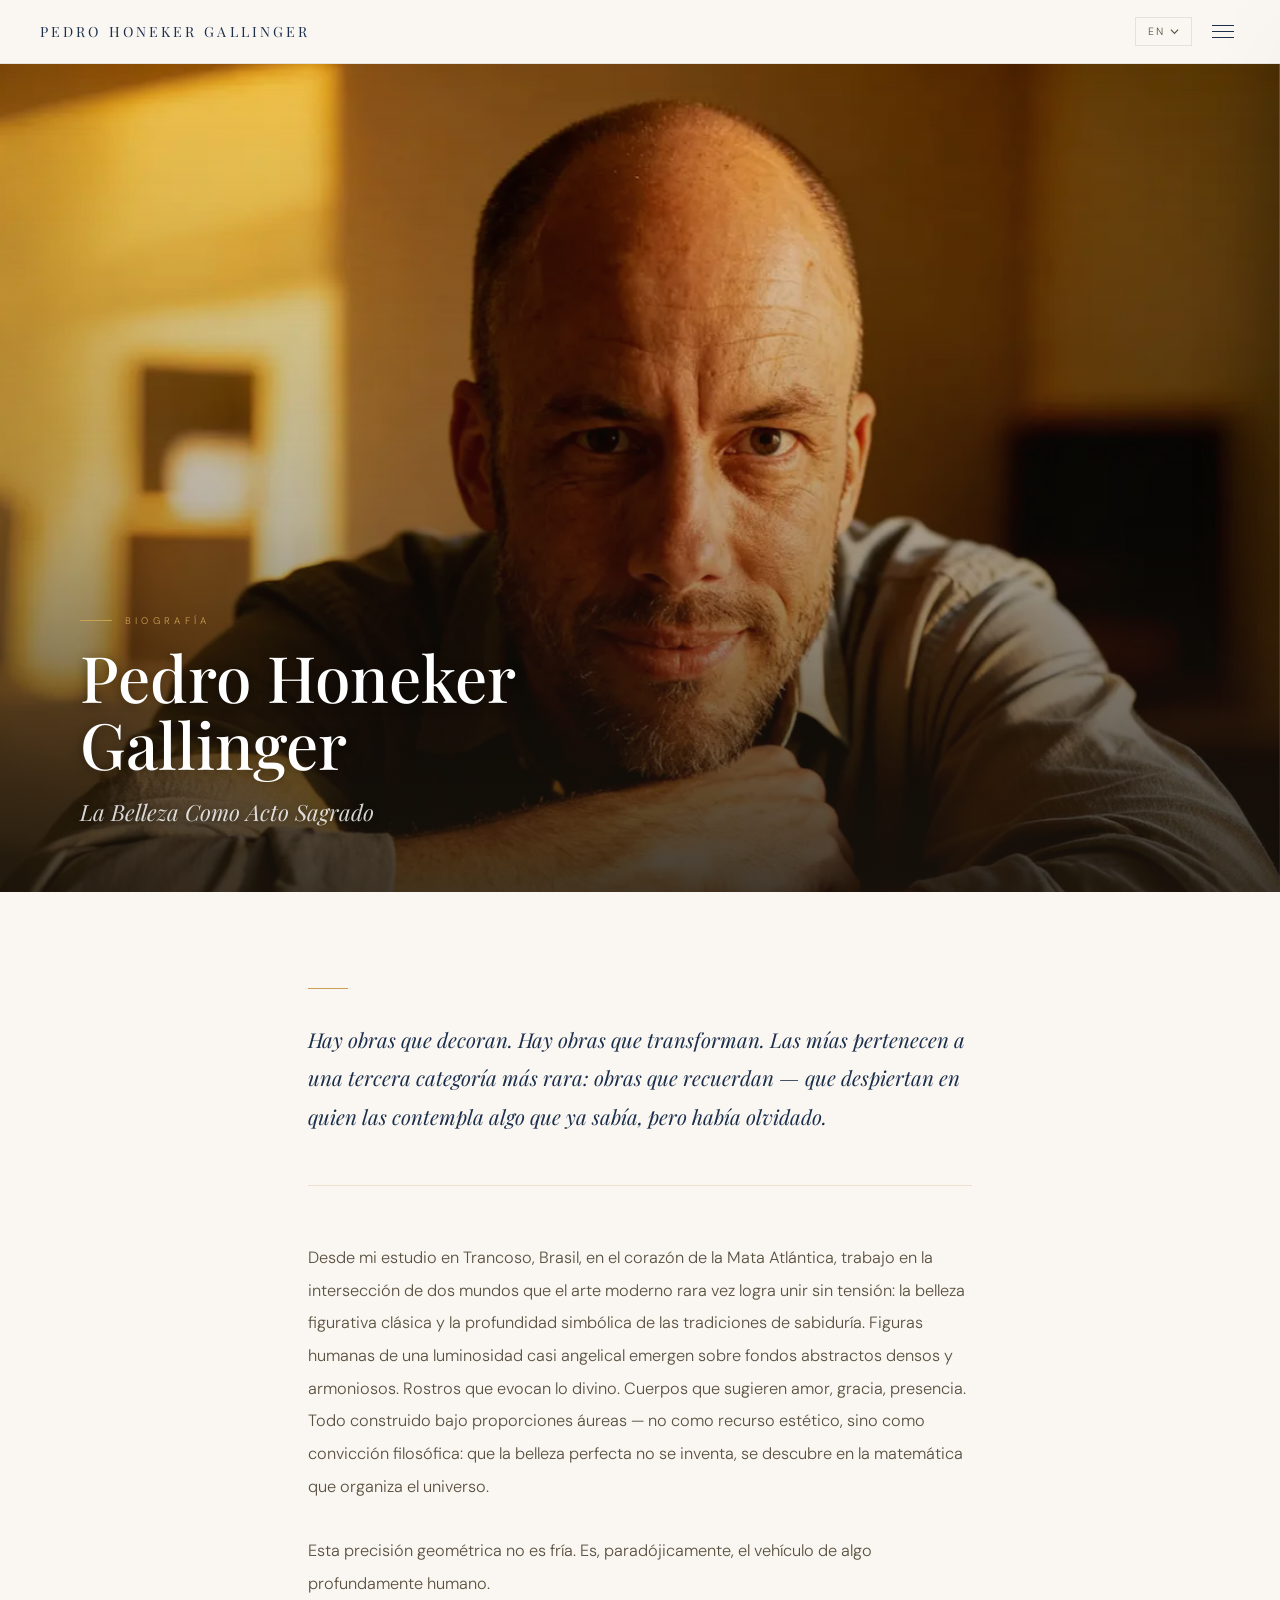
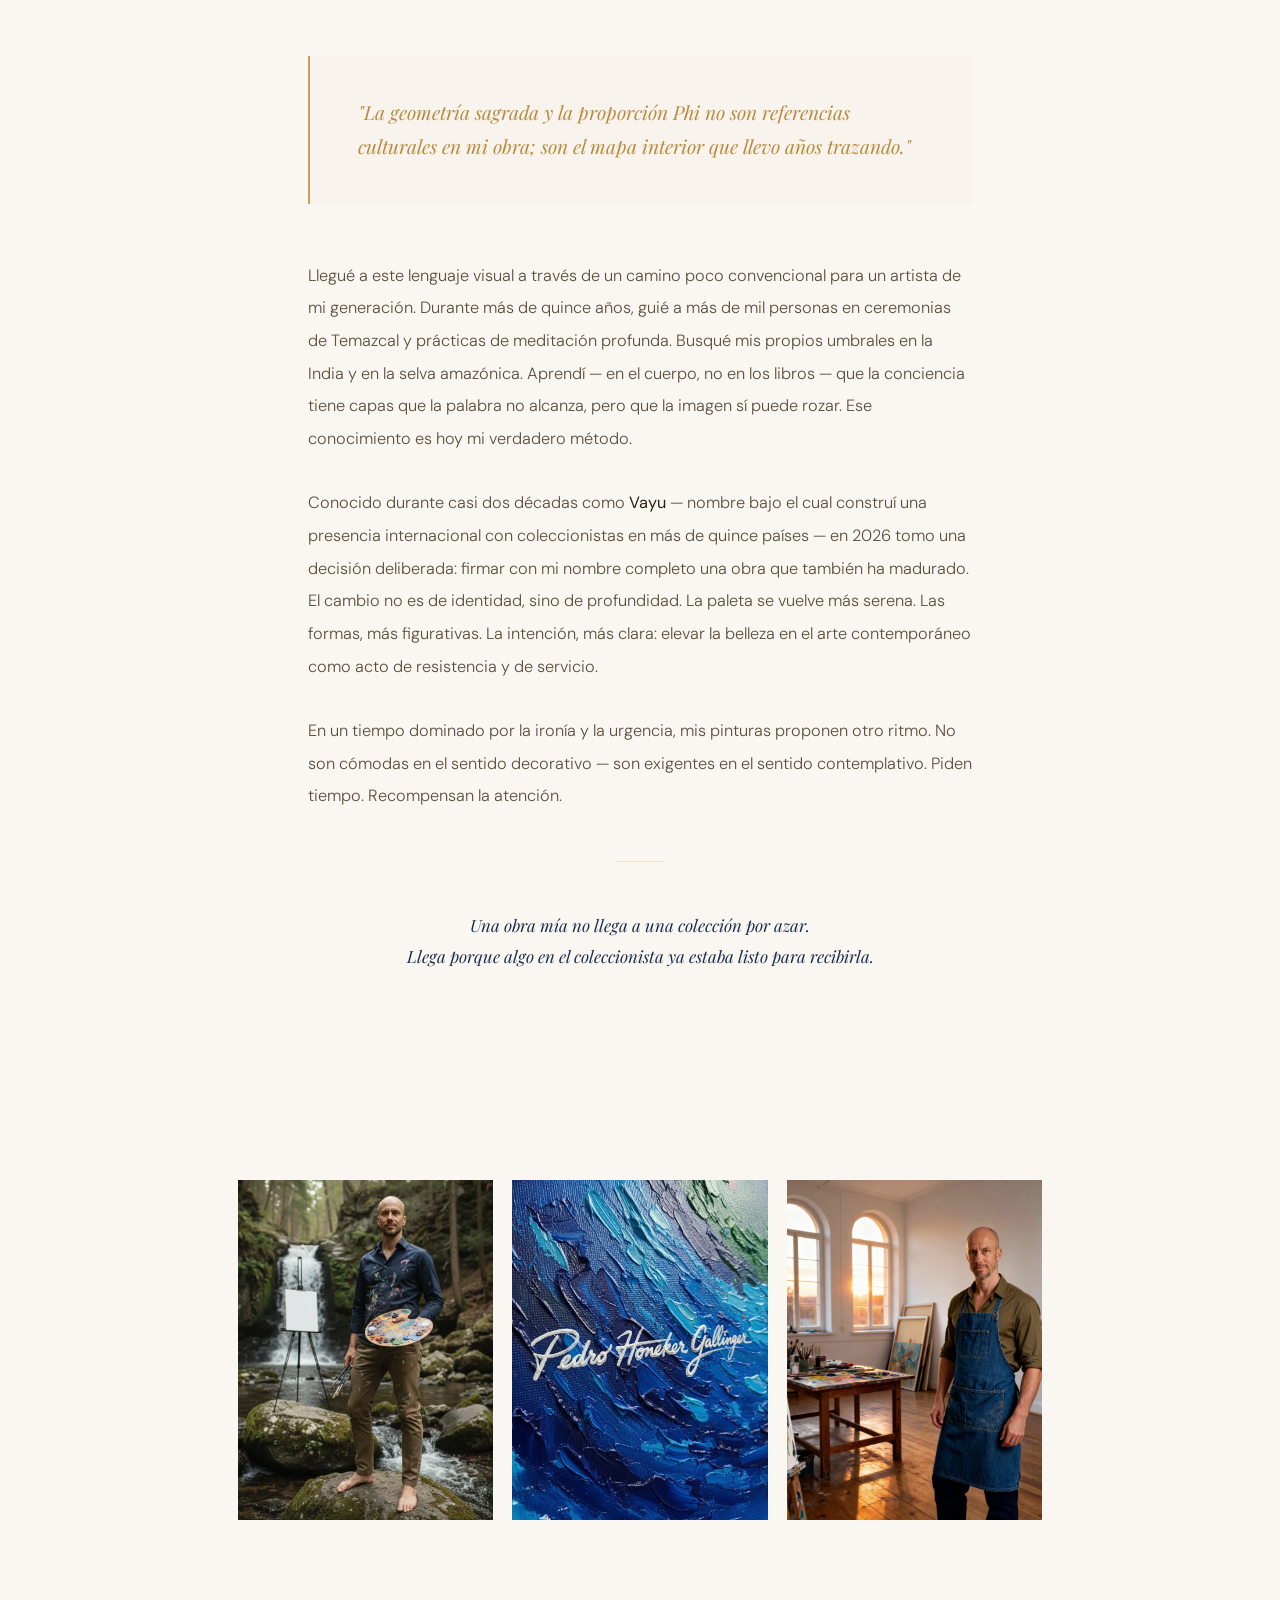
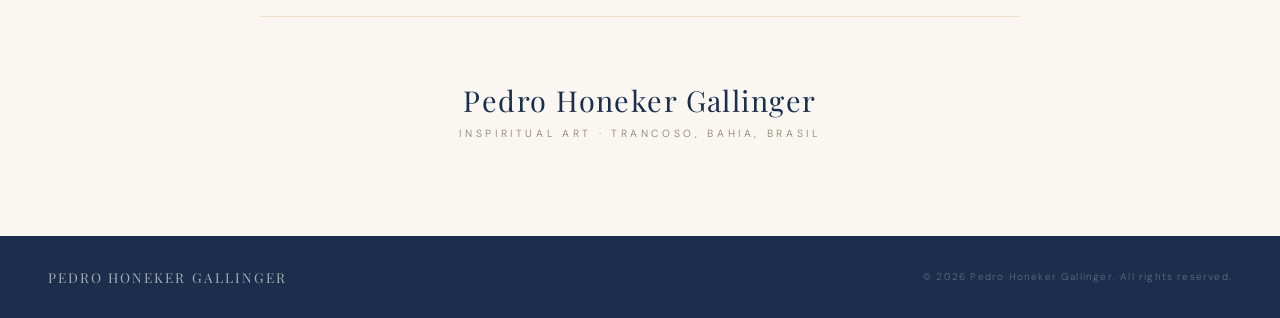
==== bio.html @ e83c4087 "Add files via upload" ====
<!DOCTYPE html>
<html lang="es">
<head>
<meta charset="UTF-8">
<meta name="viewport" content="width=device-width, initial-scale=1.0">
<title>Biografía — Pedro Honeker Gallinger · Inspiritual Art</title>
<meta name="description" content="Biografía de Pedro Honeker Gallinger — artista argentino radicado en Trancoso, Brasil. Geometría sagrada, figura humana y arte que transforma.">
<link href="https://fonts.googleapis.com/css2?family=Playfair+Display:ital,wght@0,400;0,500;0,600;1,400;1,500&family=DM+Sans:wght@200;300;400&display=swap" rel="stylesheet">
<style>
*,*::before,*::after{box-sizing:border-box;margin:0;padding:0}
:root{
  --cream:#FAF7F2;--cream2:#F2EDE3;--blue:#1B2E4B;--blue2:#243858;
  --gold:#C9A155;--gold2:#B88C3F;--text:#2A2215;--text-mid:#5A5040;
  --text-light:#8A7D6A;--border:rgba(27,46,75,0.1);--border-gold:rgba(201,161,85,0.25);
}
body{font-family:'DM Sans',sans-serif;background:var(--cream);color:var(--text);font-weight:300;overflow-x:hidden}

/* NAV */
nav{display:flex;align-items:center;justify-content:space-between;padding:0.8rem 3rem;background:rgba(250,247,242,0.97);border-bottom:1px solid var(--border);position:sticky;top:0;z-index:200;backdrop-filter:blur(12px)}
.nav-logo{font-family:'Playfair Display',serif;font-size:0.9rem;letter-spacing:0.18em;text-transform:uppercase;color:var(--blue);text-decoration:none}
.nav-links{display:flex;gap:1.8rem;list-style:none;align-items:center}
.nav-links a{font-size:0.68rem;letter-spacing:0.15em;text-transform:uppercase;color:var(--text-mid);text-decoration:none;transition:color 0.2s}
.nav-links a:hover{color:var(--blue)}
.nav-right{display:flex;align-items:center;gap:1.2rem}
.nav-ig{color:var(--text-mid);transition:color 0.2s;display:flex;align-items:center}
.nav-ig:hover{color:var(--blue)}
.nav-btn{font-size:0.65rem;letter-spacing:0.18em;text-transform:uppercase;color:#fff;background:var(--gold);border:none;padding:0.55rem 1.3rem;cursor:pointer;text-decoration:none;transition:background 0.2s;font-family:'DM Sans',sans-serif}
.nav-btn:hover{background:var(--gold2)}
.lang-drop{position:relative}
.lang-toggle{font-size:0.65rem;letter-spacing:0.15em;font-weight:300;color:var(--text-mid);background:transparent;border:0.5px solid var(--border);padding:0.4rem 0.7rem;cursor:pointer;text-transform:uppercase;font-family:'DM Sans',sans-serif;display:flex;align-items:center;gap:0.35rem;transition:border-color 0.2s,color 0.2s}
.lang-toggle:hover{border-color:var(--gold);color:var(--blue)}
.lang-toggle svg{width:10px;height:10px;transition:transform 0.2s}
.lang-drop.open .lang-toggle svg{transform:rotate(180deg)}
.lang-menu{position:absolute;top:calc(100% + 6px);right:0;background:#fff;border:1px solid var(--border);box-shadow:0 8px 24px rgba(0,0,0,0.1);min-width:160px;opacity:0;visibility:hidden;transform:translateY(-6px);transition:all 0.2s;z-index:300}
.lang-drop.open .lang-menu{opacity:1;visibility:visible;transform:translateY(0)}
.lang-option{display:flex;align-items:center;gap:0.7rem;padding:0.6rem 1rem;font-size:0.7rem;letter-spacing:0.08em;color:var(--text-mid);cursor:pointer;transition:background 0.15s,color 0.15s;font-family:'DM Sans',sans-serif;border:none;background:none;width:100%;text-align:left}
.lang-option:hover{background:var(--cream2);color:var(--blue)}
.lang-option.active{color:var(--gold);font-weight:400}
.lang-option-code{font-size:0.58rem;letter-spacing:0.12em;color:var(--text-light);min-width:1.6rem;text-transform:uppercase}
@media(max-width:900px){.nav-links{gap:0.8rem;flex-wrap:wrap}.nav-links a{font-size:0.6rem}.nav-logo{font-size:0.75rem}}

/* HERO PORTRAIT */
.bio-hero{
  position:relative;
  display:flex;
  align-items:flex-end;
  overflow:hidden;
  min-height:92vh;
}
.bio-hero-img{
  position:absolute;inset:0;width:100%;height:100%;
  object-fit:cover;object-position:center 15%;
  pointer-events:none;
  user-select:none;
  -webkit-user-drag:none;
}
.bio-hero-overlay{
  position:absolute;inset:0;
  background:linear-gradient(to top, rgba(26,20,12,0.82) 0%, rgba(26,20,12,0.3) 45%, rgba(26,20,12,0.05) 100%);
}
.bio-hero-content{
  position:relative;z-index:2;
  padding:4rem 5rem;
  max-width:680px;
}
.bio-hero-eyebrow{
  font-size:0.6rem;letter-spacing:0.45em;text-transform:uppercase;color:var(--gold);
  margin-bottom:1rem;display:flex;align-items:center;gap:0.8rem;
  animation:fadeUp 0.8s ease both;
}
.bio-hero-eyebrow span{display:block;width:2rem;height:0.5px;background:var(--gold)}
.bio-hero-name{
  font-family:'Playfair Display',serif;
  font-size:clamp(2.8rem,5vw,4.2rem);
  font-weight:500;
  color:#fff;
  line-height:1.05;
  margin-bottom:1.2rem;
  text-shadow:0 2px 12px rgba(0,0,0,0.4);
  animation:fadeUp 0.8s 0.1s ease both;
}
.bio-hero-subtitle{
  font-family:'Playfair Display',serif;
  font-size:clamp(1.1rem,1.8vw,1.4rem);
  font-style:italic;
  color:rgba(255,255,255,0.82);
  text-shadow:0 1px 6px rgba(0,0,0,0.35);
  animation:fadeUp 0.8s 0.2s ease both;
  line-height:1.4;
}

/* MAIN TEXT */
.bio-body{
  max-width:760px;
  margin:0 auto;
  padding:6rem 3rem;
}
.bio-lead{
  font-family:'Playfair Display',serif;
  font-size:clamp(1.15rem,1.6vw,1.3rem);
  line-height:1.9;
  color:var(--blue);
  font-style:italic;
  margin-bottom:3.5rem;
  padding-bottom:3rem;
  border-bottom:0.5px solid var(--border-gold);
  position:relative;
}
.bio-lead::before{
  content:'';
  display:block;
  width:2.5rem;height:0.5px;
  background:var(--gold);
  margin-bottom:2rem;
}
.bio-paragraph{
  font-size:1.02rem;
  line-height:2;
  color:var(--text-mid);
  margin-bottom:2rem;
  font-weight:300;
}
.bio-paragraph strong{
  font-weight:400;
  color:var(--text);
}
.bio-divider{
  width:3rem;height:0.5px;
  background:var(--border-gold);
  margin:3rem auto;
}

/* GOLD QUOTE */
.bio-pullquote{
  font-family:'Playfair Display',serif;
  font-size:clamp(1.1rem,1.5vw,1.25rem);
  font-style:italic;
  color:var(--gold2);
  line-height:1.75;
  padding:2.5rem 3rem;
  border-left:2px solid var(--gold);
  background:rgba(201,161,85,0.04);
  margin:3.5rem 0;
}

/* TRIPTYCH */
.bio-triptych{
  display:grid;
  grid-template-columns:repeat(3,1fr);
  gap:1.2rem;
  max-width:900px;
  margin:5rem auto 0;
  padding:0 3rem 6rem;
}
.bio-triptych-item{
  overflow:hidden;
  aspect-ratio:3/4;
  position:relative;
}
.bio-triptych-item img{
  width:100%;height:100%;
  object-fit:cover;
  display:block;
  filter:saturate(0.9);
  transition:transform 0.6s ease, filter 0.4s ease;
  pointer-events:none;
  user-select:none;
  -webkit-user-drag:none;
  -webkit-user-select:none;
}
.bio-triptych-item:hover img{
  transform:scale(1.04);
  filter:saturate(1.05);
}

/* SIGNATURE */
.bio-signature{
  text-align:center;
  padding:4rem 3rem 6rem;
  border-top:0.5px solid var(--border-gold);
  max-width:760px;
  margin:0 auto;
}
.bio-sig-name{
  font-family:'Playfair Display',serif;
  font-size:1.8rem;
  font-weight:400;
  color:var(--blue);
  letter-spacing:0.05em;
  margin-bottom:0.5rem;
}
.bio-sig-sub{
  font-size:0.65rem;
  letter-spacing:0.35em;
  text-transform:uppercase;
  color:var(--text-light);
}

/* FOOTER MINI */
footer{
  background:var(--blue);
  padding:2rem 3rem;
  display:flex;align-items:center;justify-content:space-between;
  flex-wrap:wrap;gap:1rem;
}
.footer-logo{font-family:'Playfair Display',serif;font-size:0.85rem;letter-spacing:0.15em;color:rgba(255,255,255,0.6);text-transform:uppercase}
.footer-cr{font-size:0.62rem;letter-spacing:0.12em;color:rgba(255,255,255,0.3)}

@keyframes fadeUp{from{opacity:0;transform:translateY(18px)}to{opacity:1;transform:translateY(0)}}

@media(max-width:768px){
  nav{padding:0.8rem 1.5rem}
  .bio-hero-content{padding:3rem 1.8rem}
  .bio-body{padding:4rem 1.8rem}
  .bio-triptych{grid-template-columns:repeat(3,1fr);gap:0.6rem;padding:0 1.5rem 4rem}
  .bio-signature{padding:3rem 1.8rem 4rem}
  .bio-pullquote{padding:1.8rem 1.8rem}
}

/* PARALLAX */
.bio-hero{overflow:hidden}
.parallax-img{
  position:absolute;inset:0;width:100%;height:130%;
  object-fit:cover;object-position:center top;
  pointer-events:none;user-select:none;-webkit-user-drag:none;
  transform:translateY(0);
  will-change:transform;
}

/* ================================================================
   QUIET LUXURY NAV (replaces old nav)
   ================================================================ */
:root{--nav-h:64px}
nav.qn{position:sticky;top:0;z-index:200;height:var(--nav-h);display:flex;align-items:center;justify-content:space-between;padding:0 2.5rem;background:rgba(250,247,242,0.92);backdrop-filter:blur(14px) saturate(1.2);-webkit-backdrop-filter:blur(14px) saturate(1.2);border-bottom:0.5px solid var(--border)}
body.menu-open nav.qn{z-index:160}
.qn-logo{font-family:'Playfair Display',serif;font-size:0.88rem;letter-spacing:0.22em;text-transform:uppercase;color:var(--blue);text-decoration:none;font-weight:400;transition:color 0.25s}
.qn-logo:hover{color:var(--gold)}
.qn-right{display:flex;align-items:center;gap:0.9rem}
.qn-lang-drop{position:relative}
.qn-lang-toggle{display:flex;align-items:center;gap:0.35rem;font-family:'DM Sans',sans-serif;font-size:0.66rem;letter-spacing:0.18em;text-transform:uppercase;font-weight:300;color:var(--text-mid);background:transparent;border:0.5px solid var(--border);padding:0.42rem 0.72rem;cursor:pointer;transition:border-color 0.25s,color 0.25s}
.qn-lang-toggle:hover{border-color:var(--gold);color:var(--blue)}
.qn-lang-toggle svg{width:9px;height:9px;transition:transform 0.25s}
.qn-lang-drop.open .qn-lang-toggle svg{transform:rotate(180deg)}
.qn-lang-drop.open .qn-lang-toggle{border-color:var(--gold);color:var(--blue)}
.qn-lang-menu{position:absolute;top:calc(100% + 6px);right:0;background:#fff;border:0.5px solid var(--border);box-shadow:0 10px 28px rgba(27,46,75,0.10);min-width:160px;opacity:0;visibility:hidden;transform:translateY(-6px);transition:opacity 0.25s,transform 0.25s,visibility 0s linear 0.25s;z-index:210}
.qn-lang-drop.open .qn-lang-menu{opacity:1;visibility:visible;transform:translateY(0);transition:opacity 0.25s,transform 0.25s,visibility 0s linear 0s}
.qn-lang-opt{display:flex;align-items:center;gap:0.7rem;width:100%;text-align:left;padding:0.6rem 1rem;font-family:'DM Sans',sans-serif;font-size:0.62rem;letter-spacing:0.18em;text-transform:uppercase;font-weight:300;color:var(--text-light);background:none;border:none;cursor:pointer;transition:background 0.15s,color 0.15s}
.qn-lang-opt span{font-size:0.72rem;letter-spacing:0.04em;text-transform:none;color:var(--text-mid);font-weight:300}
.qn-lang-opt:hover{background:var(--cream2);color:var(--blue)}
.qn-lang-opt:hover span{color:var(--blue)}
.qn-lang-opt.active{color:var(--gold)}
.qn-lang-opt.active span{color:var(--gold)}
.qn-burger{width:34px;height:34px;background:none;border:none;cursor:pointer;display:flex;flex-direction:column;justify-content:center;align-items:center;gap:5px;padding:0;position:relative}
.qn-burger span{display:block;width:22px;height:1px;background:var(--blue);transition:transform 0.4s cubic-bezier(0.65,0,0.35,1),opacity 0.3s,background 0.25s,width 0.4s;transform-origin:center}
.qn-burger:hover span{background:var(--gold)}
body.menu-open .qn-burger span:nth-child(1){transform:translateY(6px) rotate(45deg);width:24px}
body.menu-open .qn-burger span:nth-child(2){opacity:0;transform:scaleX(0)}
body.menu-open .qn-burger span:nth-child(3){transform:translateY(-6px) rotate(-45deg);width:24px}
.qn-overlay{position:fixed;top:0;right:0;width:340px;max-width:88vw;max-height:100vh;z-index:150;background:linear-gradient(180deg,rgba(20,33,55,0.985) 0%,rgba(27,46,75,0.985) 100%);backdrop-filter:blur(18px);-webkit-backdrop-filter:blur(18px);border-left:0.5px solid rgba(201,161,85,0.18);border-bottom:0.5px solid rgba(201,161,85,0.18);box-shadow:-20px 20px 60px rgba(0,0,0,0.25);transform:translateX(100%);transition:transform 0.45s cubic-bezier(0.65,0,0.35,1);display:flex;flex-direction:column;padding:calc(var(--nav-h) + 2rem) 2.5rem 2rem;overflow-y:auto}
body.menu-open .qn-overlay{transform:translateX(0)}
.qn-overlay::before{content:'';position:absolute;width:300px;height:300px;top:-80px;right:-100px;background:radial-gradient(circle,rgba(201,161,85,0.10) 0%,transparent 65%);pointer-events:none}
.qn-backdrop{position:fixed;inset:0;z-index:140;background:rgba(15,22,38,0.35);backdrop-filter:blur(2px);-webkit-backdrop-filter:blur(2px);opacity:0;visibility:hidden;transition:opacity 0.4s ease,visibility 0s linear 0.4s}
body.menu-open .qn-backdrop{opacity:1;visibility:visible;transition:opacity 0.4s ease,visibility 0s linear 0s}
.qn-menu{position:relative;z-index:2;display:flex;flex-direction:column;gap:0.2rem}
.qn-menu a{font-family:'Playfair Display',serif;font-size:1.05rem;font-weight:400;color:rgba(255,255,255,0.85);text-decoration:none;letter-spacing:0.06em;position:relative;display:inline-block;padding:0.85rem 0;border-bottom:0.5px solid rgba(255,255,255,0.06);transition:color 0.25s,padding-left 0.3s cubic-bezier(0.65,0,0.35,1);opacity:0;transform:translateX(15px)}
body.menu-open .qn-menu a{opacity:1;transform:translateX(0)}
body.menu-open .qn-menu a:nth-child(1){transition:opacity 0.4s 0.18s,transform 0.5s 0.18s,color 0.25s,padding-left 0.3s}
body.menu-open .qn-menu a:nth-child(2){transition:opacity 0.4s 0.22s,transform 0.5s 0.22s,color 0.25s,padding-left 0.3s}
body.menu-open .qn-menu a:nth-child(3){transition:opacity 0.4s 0.26s,transform 0.5s 0.26s,color 0.25s,padding-left 0.3s}
body.menu-open .qn-menu a:nth-child(4){transition:opacity 0.4s 0.30s,transform 0.5s 0.30s,color 0.25s,padding-left 0.3s}
body.menu-open .qn-menu a:nth-child(5){transition:opacity 0.4s 0.34s,transform 0.5s 0.34s,color 0.25s,padding-left 0.3s}
body.menu-open .qn-menu a:nth-child(6){transition:opacity 0.4s 0.38s,transform 0.5s 0.38s,color 0.25s,padding-left 0.3s}
body.menu-open .qn-menu a:nth-child(7){transition:opacity 0.4s 0.42s,transform 0.5s 0.42s,color 0.25s,padding-left 0.3s}
.qn-menu a:hover{color:#e8c95a;padding-left:0.6rem}
.qn-foot{position:relative;z-index:2;display:flex;flex-direction:column;gap:1.2rem;padding-top:1.8rem;margin-top:1.2rem;border-top:0.5px solid rgba(232,201,90,0.25);opacity:0;transition:opacity 0.4s 0.5s}
body.menu-open .qn-foot{opacity:1}
.qn-ig{display:flex;align-items:center;gap:0.55rem;font-size:0.7rem;letter-spacing:0.16em;text-transform:uppercase;color:rgba(255,255,255,0.6);text-decoration:none;transition:color 0.25s}
.qn-ig:hover{color:#e8c95a}
.qn-ig svg{width:14px;height:14px}
body.menu-open{overflow:hidden}
@media(max-width:768px){nav.qn{padding:0 1.2rem}.qn-logo{font-size:0.72rem;letter-spacing:0.16em}}

</style>
</head>
<body>

<!-- NAV -->
<nav class="qn">
  <a href="index.html" class="qn-logo">Pedro Honeker Gallinger</a>
  <div class="qn-right">
    <div class="qn-lang-drop" id="qnLangDrop">
      <button class="qn-lang-toggle" id="qnLangToggle" aria-haspopup="true" aria-expanded="false">
        <span id="qnLangCode">EN</span>
        <svg viewBox="0 0 10 6" fill="none" stroke="currentColor" stroke-width="1.3"><path d="M1 1l4 4 4-4"/></svg>
      </button>
      <div class="qn-lang-menu" id="qnLangMenu" role="menu">
        <button class="qn-lang-opt active" data-lang="en" role="menuitem">EN <span>English</span></button>
        <button class="qn-lang-opt" data-lang="es" role="menuitem">ES <span>Español</span></button>
        <button class="qn-lang-opt" data-lang="pt" role="menuitem">PT <span>Português</span></button>
        <button class="qn-lang-opt" data-lang="ar" role="menuitem">AR <span>العربية</span></button>
        <button class="qn-lang-opt" data-lang="ja" role="menuitem">JA <span>日本語</span></button>
        <button class="qn-lang-opt" data-lang="zh" role="menuitem">ZH <span>中文</span></button>
      </div>
    </div>
    <button class="qn-burger" id="qnBurger" aria-label="Menu" aria-expanded="false">
      <span></span><span></span><span></span>
    </button>
  </div>
</nav>

<div class="qn-backdrop" id="qnBackdrop"></div>
<div class="qn-overlay" id="qnOverlay">
  <nav class="qn-menu" aria-label="Main navigation">
    <a href="index.html">Home</a>
    <a href="index.html#works">Available Works</a>
    <a href="index.html#murals">Murals</a>
    <a href="live-painting.html">Live Art</a>
    <a href="vayu-collection.html">Vayu Collection</a>
    <a href="bio.html">Biography</a>
    <a href="index.html#concierge">Concierge</a>
  </nav>
  <div class="qn-foot">
    <a href="https://www.instagram.com/pedrohonekergallinger/" target="_blank" rel="noopener" class="qn-ig">
      <svg viewBox="0 0 24 24" fill="none" stroke="currentColor" stroke-width="1.5"><rect x="2" y="2" width="20" height="20" rx="5"/><circle cx="12" cy="12" r="4"/><circle cx="17.5" cy="6.5" r="1" fill="currentColor" stroke="none"/></svg>
      @pedrohonekergallinger
    </a>
  </div>
</div>

<!-- HERO PORTRAIT -->
<div class="bio-hero">
  <img class="bio-hero-img parallax-img" src="[data-uri]" alt="Pedro Honeker Gallinger — Inspiritual Art 2026" draggable="false">
  <div class="bio-hero-overlay"></div>
  <div class="bio-hero-content">
    <div class="bio-hero-eyebrow"><span></span>Biografía</div>
    <h1 class="bio-hero-name">Pedro Honeker<br>Gallinger</h1>
    <p class="bio-hero-subtitle">La Belleza Como Acto Sagrado</p>
  </div>
</div>

<!-- BIO TEXT -->
<div class="bio-body">

  <p class="bio-lead">
    Hay obras que decoran. Hay obras que transforman. Las mías pertenecen a una tercera categoría más rara: obras que recuerdan — que despiertan en quien las contempla algo que ya sabía, pero había olvidado.
  </p>

  <p class="bio-paragraph">
    Desde mi estudio en Trancoso, Brasil, en el corazón de la Mata Atlántica, trabajo en la intersección de dos mundos que el arte moderno rara vez logra unir sin tensión: la belleza figurativa clásica y la profundidad simbólica de las tradiciones de sabiduría. Figuras humanas de una luminosidad casi angelical emergen sobre fondos abstractos densos y armoniosos. Rostros que evocan lo divino. Cuerpos que sugieren amor, gracia, presencia. Todo construido bajo proporciones áureas — no como recurso estético, sino como convicción filosófica: que la belleza perfecta no se inventa, se descubre en la matemática que organiza el universo.
  </p>

  <p class="bio-paragraph">
    Esta precisión geométrica no es fría. Es, paradójicamente, el vehículo de algo profundamente humano.
  </p>

  <div class="bio-pullquote">
    "La geometría sagrada y la proporción Phi no son referencias culturales en mi obra; son el mapa interior que llevo años trazando."
  </div>

  <p class="bio-paragraph">
    Llegué a este lenguaje visual a través de un camino poco convencional para un artista de mi generación. Durante más de quince años, guié a más de mil personas en ceremonias de Temazcal y prácticas de meditación profunda. Busqué mis propios umbrales en la India y en la selva amazónica. Aprendí — en el cuerpo, no en los libros — que la conciencia tiene capas que la palabra no alcanza, pero que la imagen sí puede rozar. Ese conocimiento es hoy mi verdadero método.
  </p>

  <p class="bio-paragraph">
    Conocido durante casi dos décadas como <strong>Vayu</strong> — nombre bajo el cual construí una presencia internacional con coleccionistas en más de quince países — en 2026 tomo una decisión deliberada: firmar con mi nombre completo una obra que también ha madurado. El cambio no es de identidad, sino de profundidad. La paleta se vuelve más serena. Las formas, más figurativas. La intención, más clara: elevar la belleza en el arte contemporáneo como acto de resistencia y de servicio.
  </p>

  <p class="bio-paragraph">
    En un tiempo dominado por la ironía y la urgencia, mis pinturas proponen otro ritmo. No son cómodas en el sentido decorativo — son exigentes en el sentido contemplativo. Piden tiempo. Recompensan la atención.
  </p>

  <div class="bio-divider"></div>

  <p class="bio-paragraph" style="font-family:'Playfair Display',serif;font-style:italic;font-size:1.05rem;color:var(--blue);text-align:center;line-height:1.85">
    Una obra mía no llega a una colección por azar.<br>Llega porque algo en el coleccionista ya estaba listo para recibirla.
  </p>

</div>

<!-- TRIPTYCH -->
<div class="bio-triptych">
  <div class="bio-triptych-item">
    <img src="[data-uri]" alt="Pedro Honeker Gallinger en la naturaleza" draggable="false">
  </div>
  <div class="bio-triptych-item">
    <img src="[data-uri]" alt="Firma de Pedro Honeker Gallinger" draggable="false">
  </div>
  <div class="bio-triptych-item">
    <img src="[data-uri]" alt="Pedro Honeker Gallinger en su estudio" draggable="false">
  </div>
</div>

<!-- SIGNATURE -->
<div class="bio-signature">
  <div class="bio-sig-name">Pedro Honeker Gallinger</div>
  <div class="bio-sig-sub">Inspiritual Art · Trancoso, Bahia, Brasil</div>
</div>

<!-- FOOTER -->
<footer>
  <div class="footer-logo">Pedro Honeker Gallinger</div>
  <div class="footer-cr">© 2026 Pedro Honeker Gallinger. All rights reserved.</div>
</footer>

<script>
// Prevent right-click on images
document.querySelectorAll('img').forEach(img => {
  img.addEventListener('contextmenu', e => e.preventDefault());
  img.addEventListener('dragstart', e => e.preventDefault());
});

// Lang dropdown
function selectLang(l){
  try { localStorage.setItem('phg_lang', l); } catch(e){}
  var qnCode = document.getElementById('qnLangCode');
  if(qnCode) qnCode.textContent = l.toUpperCase();
  document.querySelectorAll('.qn-lang-opt').forEach(function(b){
    b.classList.toggle('active', b.dataset.lang === l);
  });
  document.documentElement.lang = l;
  document.documentElement.dir = (l === 'ar') ? 'rtl' : 'ltr';
}

// Close lang dropdown on outside click
document.addEventListener('click', function(e){
  const d = document.getElementById('lang-drop');
  if(d && !d.contains(e.target)) d.classList.remove('open');
});

// Parallax hero
(function(){
  var img = document.querySelector('.parallax-img');
  if(!img) return;
  var hero = img.closest('.bio-hero');
  function onScroll(){
    var rect = hero.getBoundingClientRect();
    var visible = rect.bottom > 0 && rect.top < window.innerHeight;
    if(!visible) return;
    var progress = -rect.top / window.innerHeight;
    var offset = progress * 120; // px shift
    img.style.transform = 'translateY(' + offset + 'px)';
  }
  window.addEventListener('scroll', onScroll, {passive:true});
  onScroll();
})();



// ============ LANGUAGE INIT (bio is single-language but stores user preference) ============
(function(){
  var stored = null;
  try { stored = localStorage.getItem('phg_lang'); } catch(e){}
  var lang = stored && ['en','es','pt','ar','ja','zh'].includes(stored) ? stored : null;
  if(!lang){
    var tz = (Intl.DateTimeFormat().resolvedOptions().timeZone||'').toLowerCase();
    var nv = (navigator.language||'').toLowerCase();
    if(/brazil|sao_paulo|brasilia|belem|manaus|fortaleza|recife|bahia|maceio/.test(tz)) lang='pt';
    else if(nv.startsWith('pt')) lang='pt';
    else if(/argentina|chile|colombia|mexico|peru|uruguay|venezuela|bolivia|ecuador|paraguay|cuba|panama|costa_rica|guatemala|honduras|nicaragua|salvador|santo_domingo|asuncion|montevideo|caracas|bogota|lima|santiago|madrid|tegucigalpa|managua/.test(tz)) lang='es';
    else if(nv.startsWith('es')) lang='es';
    else if(/asia\/dubai|asia\/riyadh|asia\/qatar|asia\/bahrain|asia\/kuwait|asia\/muscat|asia\/baghdad|africa\/cairo|asia\/amman|asia\/beirut|asia\/damascus/.test(tz)) lang='ar';
    else if(nv.startsWith('ar')) lang='ar';
    else if(/asia\/tokyo/.test(tz)) lang='ja';
    else if(nv.startsWith('ja')) lang='ja';
    else if(/asia\/shanghai|asia\/hong_kong|asia\/taipei|asia\/chongqing|asia\/macau/.test(tz)) lang='zh';
    else if(nv.startsWith('zh')) lang='zh';
    else lang='en';
  }
  var qnCode = document.getElementById('qnLangCode');
  if(qnCode) qnCode.textContent = lang.toUpperCase();
  document.querySelectorAll('.qn-lang-opt').forEach(function(b){
    b.classList.toggle('active', b.dataset.lang === lang);
  });
})();

// ============ QUIET LUXURY NAV CONTROLS ============
(function(){
  const burger = document.getElementById('qnBurger');
  const backdrop = document.getElementById('qnBackdrop');
  const body = document.body;
  if(!burger||!backdrop) return;
  function openMenu(){body.classList.add('menu-open');burger.setAttribute('aria-expanded','true');}
  function closeMenu(){body.classList.remove('menu-open');burger.setAttribute('aria-expanded','false');}
  function toggleMenu(){body.classList.contains('menu-open')?closeMenu():openMenu();}
  burger.addEventListener('click',toggleMenu);
  document.querySelectorAll('.qn-menu a').forEach(a=>a.addEventListener('click',closeMenu));
  document.addEventListener('keydown',e=>{if(e.key==='Escape'&&body.classList.contains('menu-open'))closeMenu();});
  backdrop.addEventListener('click',closeMenu);
})();

// ============ NEW LANG DROPDOWN BINDINGS ============
(function(){
  const langDrop = document.getElementById('qnLangDrop');
  const langToggle = document.getElementById('qnLangToggle');
  if(!langDrop||!langToggle) return;
  langToggle.addEventListener('click', e=>{
    e.stopPropagation();
    langDrop.classList.toggle('open');
    langToggle.setAttribute('aria-expanded', langDrop.classList.contains('open'));
  });
  document.querySelectorAll('.qn-lang-opt').forEach(b=>{
    b.addEventListener('click', ()=>{
      if(typeof selectLang==='function'){selectLang(b.dataset.lang);}
      else if(typeof applyLang==='function'){applyLang(b.dataset.lang);}
      langDrop.classList.remove('open');
      langToggle.setAttribute('aria-expanded','false');
    });
  });
  document.addEventListener('click', e=>{
    if(!langDrop.contains(e.target)){
      langDrop.classList.remove('open');
      langToggle.setAttribute('aria-expanded','false');
    }
  });
})();

</script>

</body>
</html>
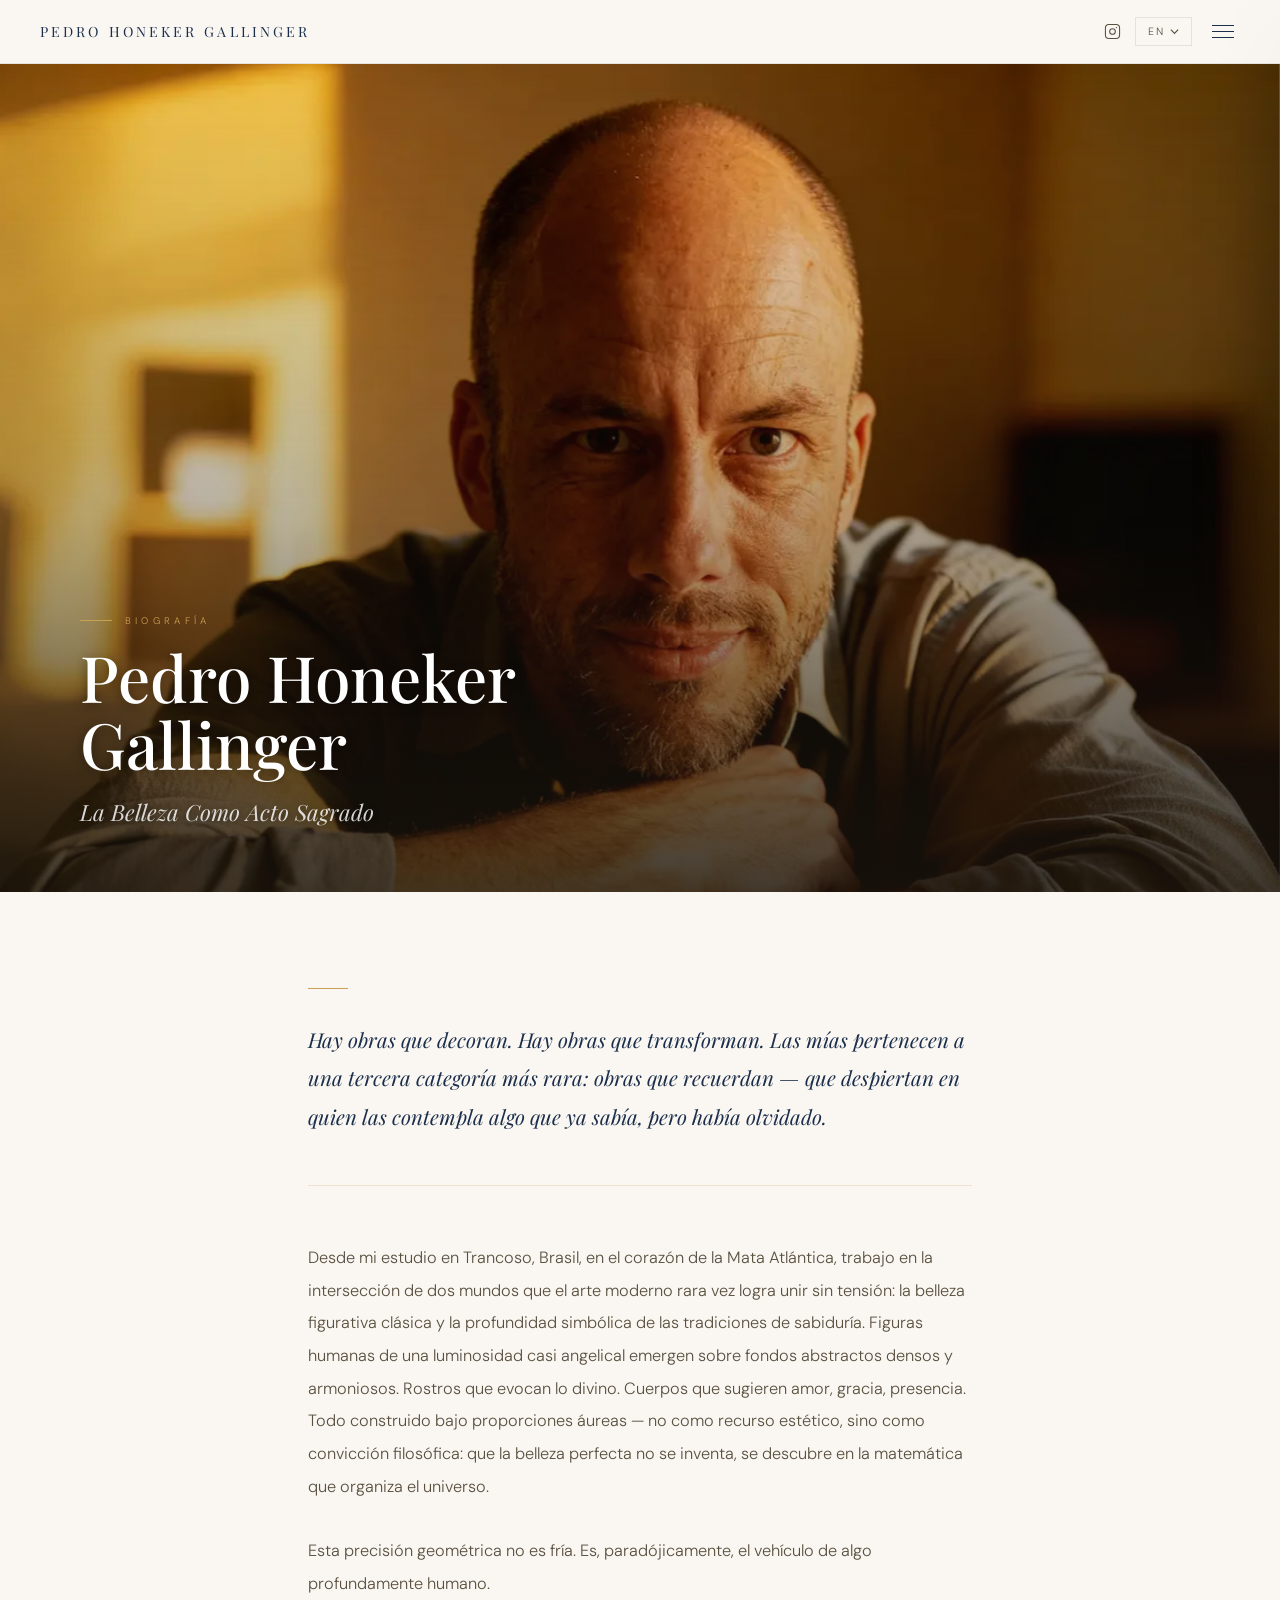
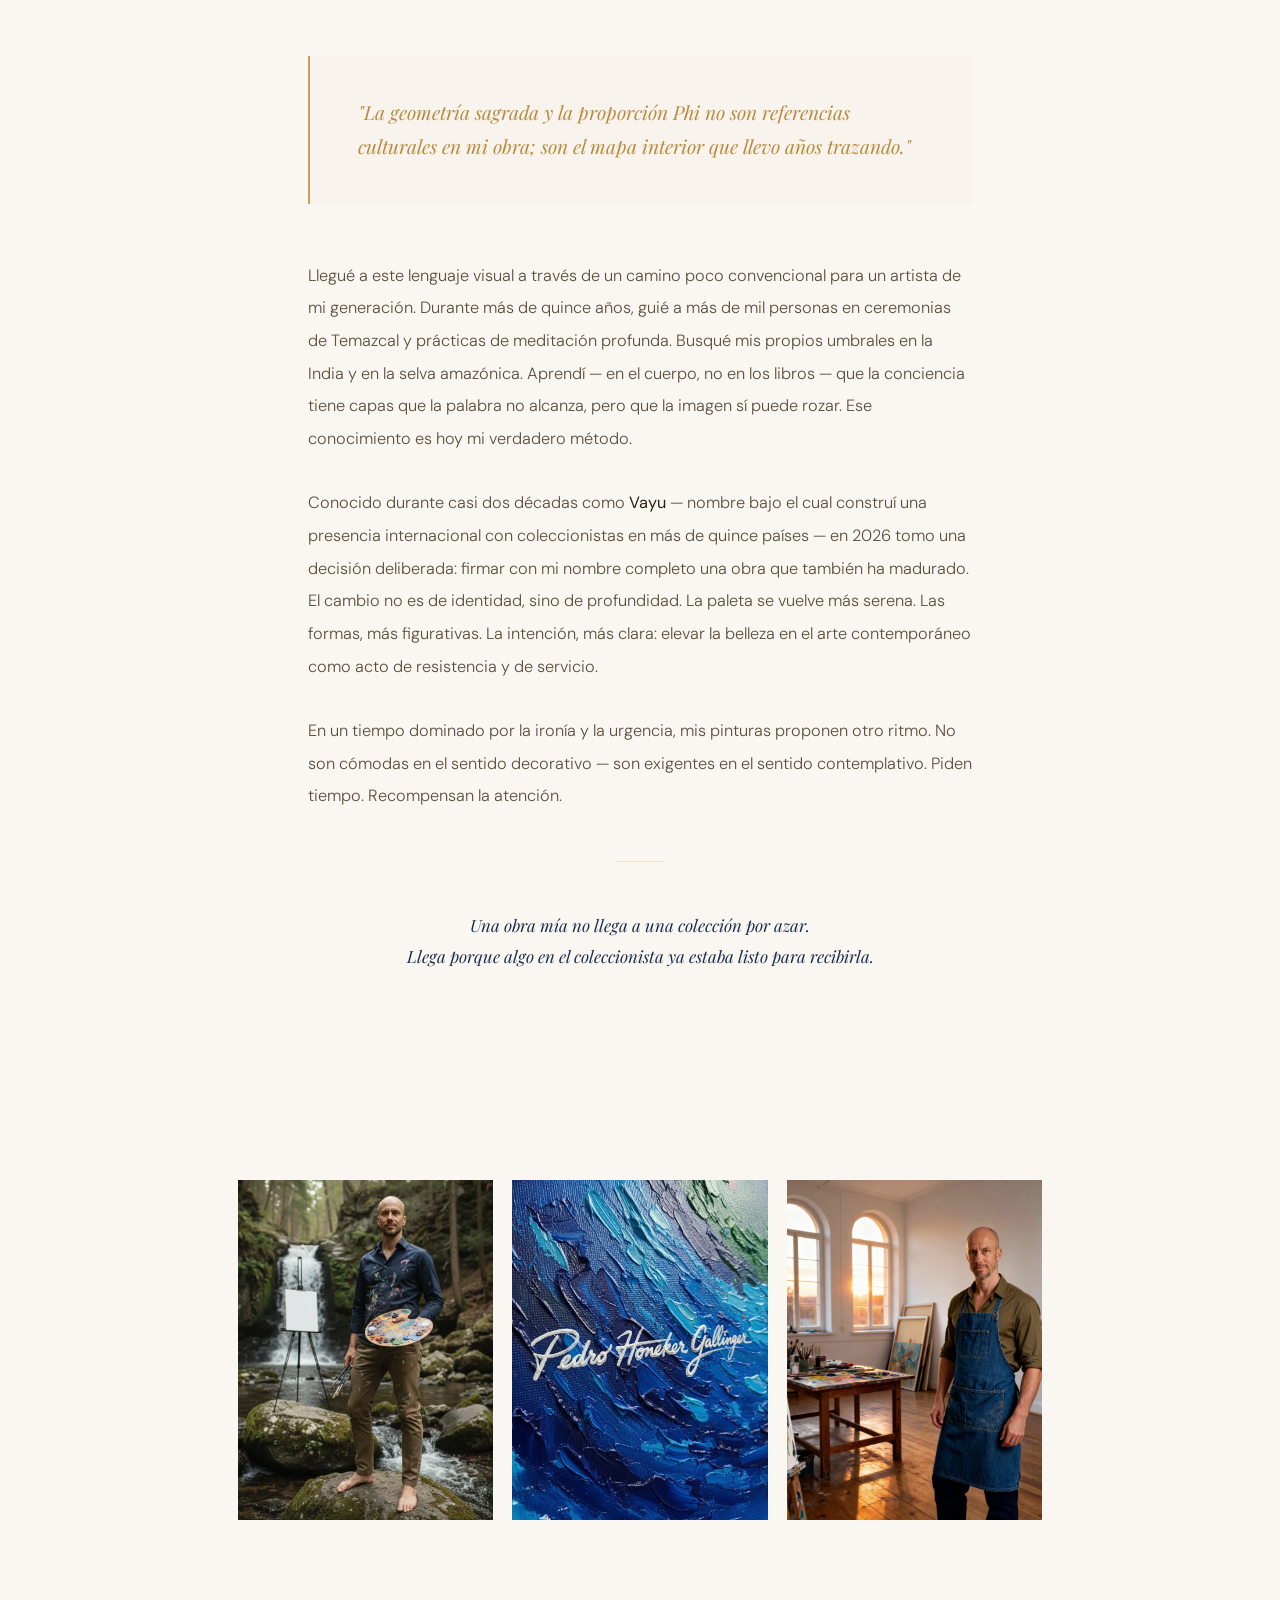
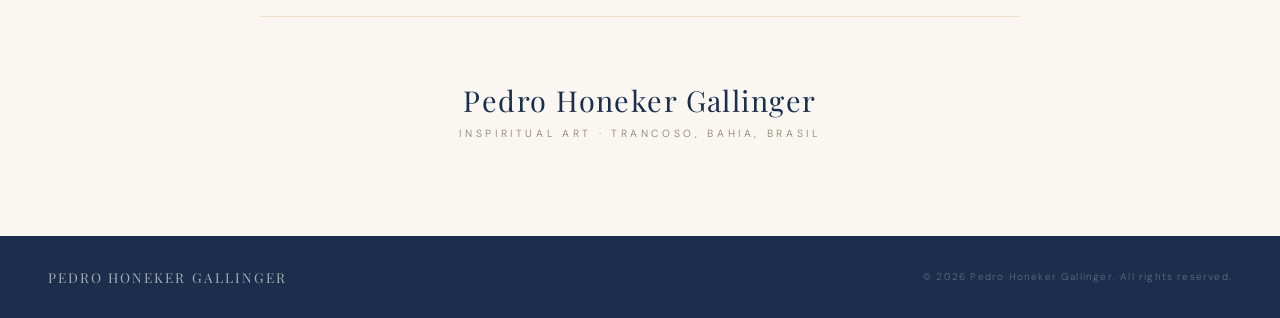
==== commit 9eba5a0e: "Add files via upload" ====
--- a/bio.html
+++ b/bio.html
@@ -2,6 +2,14 @@
 <html lang="es">
 <head>
 <meta charset="UTF-8">
+<!-- Google tag (gtag.js) -->
+<script async src="https://www.googletagmanager.com/gtag/js?id=G-E3Y2C40KEM"></script>
+<script>
+  window.dataLayer = window.dataLayer || [];
+  function gtag(){dataLayer.push(arguments);}
+  gtag('js', new Date());
+  gtag('config', 'G-E3Y2C40KEM');
+</script>
 <meta name="viewport" content="width=device-width, initial-scale=1.0">
 <title>Biografía — Pedro Honeker Gallinger · Inspiritual Art</title>
 <meta name="description" content="Biografía de Pedro Honeker Gallinger — artista argentino radicado en Trancoso, Brasil. Geometría sagrada, figura humana y arte que transforma.">
@@ -288,6 +296,9 @@
 <nav class="qn">
   <a href="index.html" class="qn-logo">Pedro Honeker Gallinger</a>
   <div class="qn-right">
+    <a href="https://www.instagram.com/pedrohonekergallinger/" target="_blank" rel="noopener" style="display:flex;align-items:center;color:var(--text-mid);transition:color 0.2s;" aria-label="Instagram">
+      <svg width="17" height="17" viewBox="0 0 24 24" fill="none" stroke="currentColor" stroke-width="1.5"><rect x="2" y="2" width="20" height="20" rx="5"/><circle cx="12" cy="12" r="4"/><circle cx="17.5" cy="6.5" r="1" fill="currentColor" stroke="none"/></svg>
+    </a>
     <div class="qn-lang-drop" id="qnLangDrop">
       <button class="qn-lang-toggle" id="qnLangToggle" aria-haspopup="true" aria-expanded="false">
         <span id="qnLangCode">EN</span>
@@ -311,13 +322,13 @@
 <div class="qn-backdrop" id="qnBackdrop"></div>
 <div class="qn-overlay" id="qnOverlay">
   <nav class="qn-menu" aria-label="Main navigation">
-    <a href="index.html">Home</a>
-    <a href="index.html#works">Available Works</a>
-    <a href="index.html#murals">Murals</a>
-    <a href="live-painting.html">Live Art</a>
-    <a href="vayu-collection.html">Vayu Collection</a>
-    <a href="bio.html">Biography</a>
-    <a href="index.html#concierge">Concierge</a>
+    <a href="index.html" data-t="nav_home">Home</a>
+    <a href="index.html#works" data-t="nav_works">Available Works</a>
+    <a href="index.html#murals" data-t="nav_murals">Murals</a>
+    <a href="live-painting.html" data-t="nav_live">Live Art</a>
+    <a href="vayu-collection.html" data-t="nav_vayu">Vayu Collection</a>
+    <a href="bio.html" data-t="nav_bio">Biography</a>
+    <a href="index.html#contacto" data-t="nav_conc">Contact</a>
   </nav>
   <div class="qn-foot">
     <a href="https://www.instagram.com/pedrohonekergallinger/" target="_blank" rel="noopener" class="qn-ig">
@@ -410,6 +421,22 @@
 });
 
 // Lang dropdown
+
+var NAV_T={
+  en:{nav_home:'Home',nav_works:'Available Works',nav_murals:'Murals',nav_live:'Live Art',nav_vayu:'Vayu Collection',nav_bio:'Biography',nav_conc:'Contact'},
+  es:{nav_home:'Inicio',nav_works:'Obras Disponibles',nav_murals:'Murales',nav_live:'Arte en Vivo',nav_vayu:'Colección Vayu',nav_bio:'Biografía',nav_conc:'Contacto'},
+  pt:{nav_home:'Início',nav_works:'Obras Disponíveis',nav_murals:'Murais',nav_live:'Arte ao Vivo',nav_vayu:'Coleção Vayu',nav_bio:'Biografia',nav_conc:'Contacto'},
+  ar:{nav_home:'الرئيسية',nav_works:'الأعمال المتاحة',nav_murals:'الجداريات',nav_live:'الفن الحي',nav_vayu:'مجموعة فايو',nav_bio:'السيرة',nav_conc:'تواصل'},
+  ja:{nav_home:'ホーム',nav_works:'利用可能な作品',nav_murals:'壁画',nav_live:'ライブアート',nav_vayu:'バイユコレクション',nav_bio:'略歴',nav_conc:'お問い合わせ'},
+  zh:{nav_home:'首页',nav_works:'可用作品',nav_murals:'壁画',nav_live:'现场艺术',nav_vayu:'Vayu系列',nav_bio:'简介',nav_conc:'联系'}
+};
+function translateNav(l){
+  var t=NAV_T[l]||NAV_T['en'];
+  document.querySelectorAll('[data-t]').forEach(function(el){
+    var key=el.getAttribute('data-t');
+    if(t[key]) el.textContent=t[key];
+  });
+}
 function selectLang(l){
   try { localStorage.setItem('phg_lang', l); } catch(e){}
   var qnCode = document.getElementById('qnLangCode');
@@ -419,6 +446,7 @@
   });
   document.documentElement.lang = l;
   document.documentElement.dir = (l === 'ar') ? 'rtl' : 'ltr';
+  translateNav(l);
 }
 
 // Close lang dropdown on outside click
@@ -484,6 +512,8 @@
   function toggleMenu(){body.classList.contains('menu-open')?closeMenu():openMenu();}
   burger.addEventListener('click',toggleMenu);
   document.querySelectorAll('.qn-menu a').forEach(a=>a.addEventListener('click',closeMenu));
+  // Translate nav on load
+  translateNav(lang);
   document.addEventListener('keydown',e=>{if(e.key==='Escape'&&body.classList.contains('menu-open'))closeMenu();});
   backdrop.addEventListener('click',closeMenu);
 })();
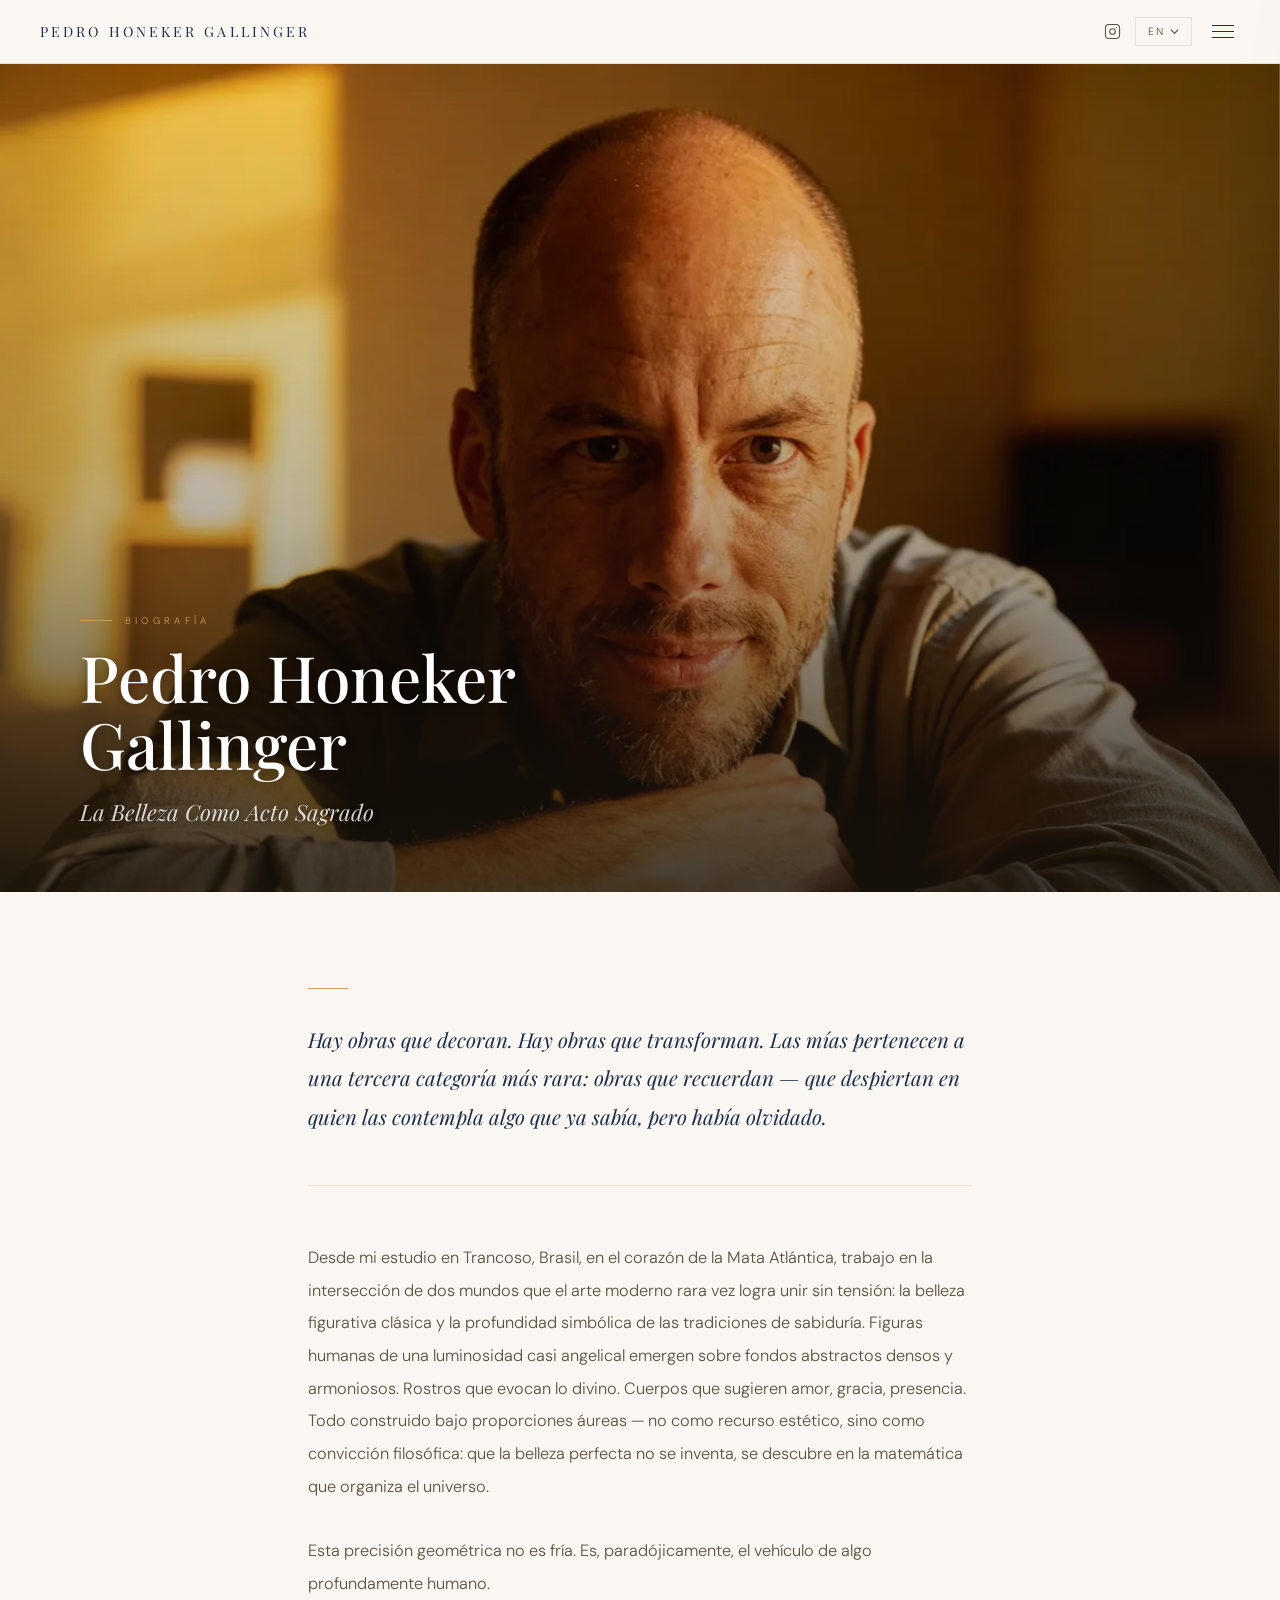
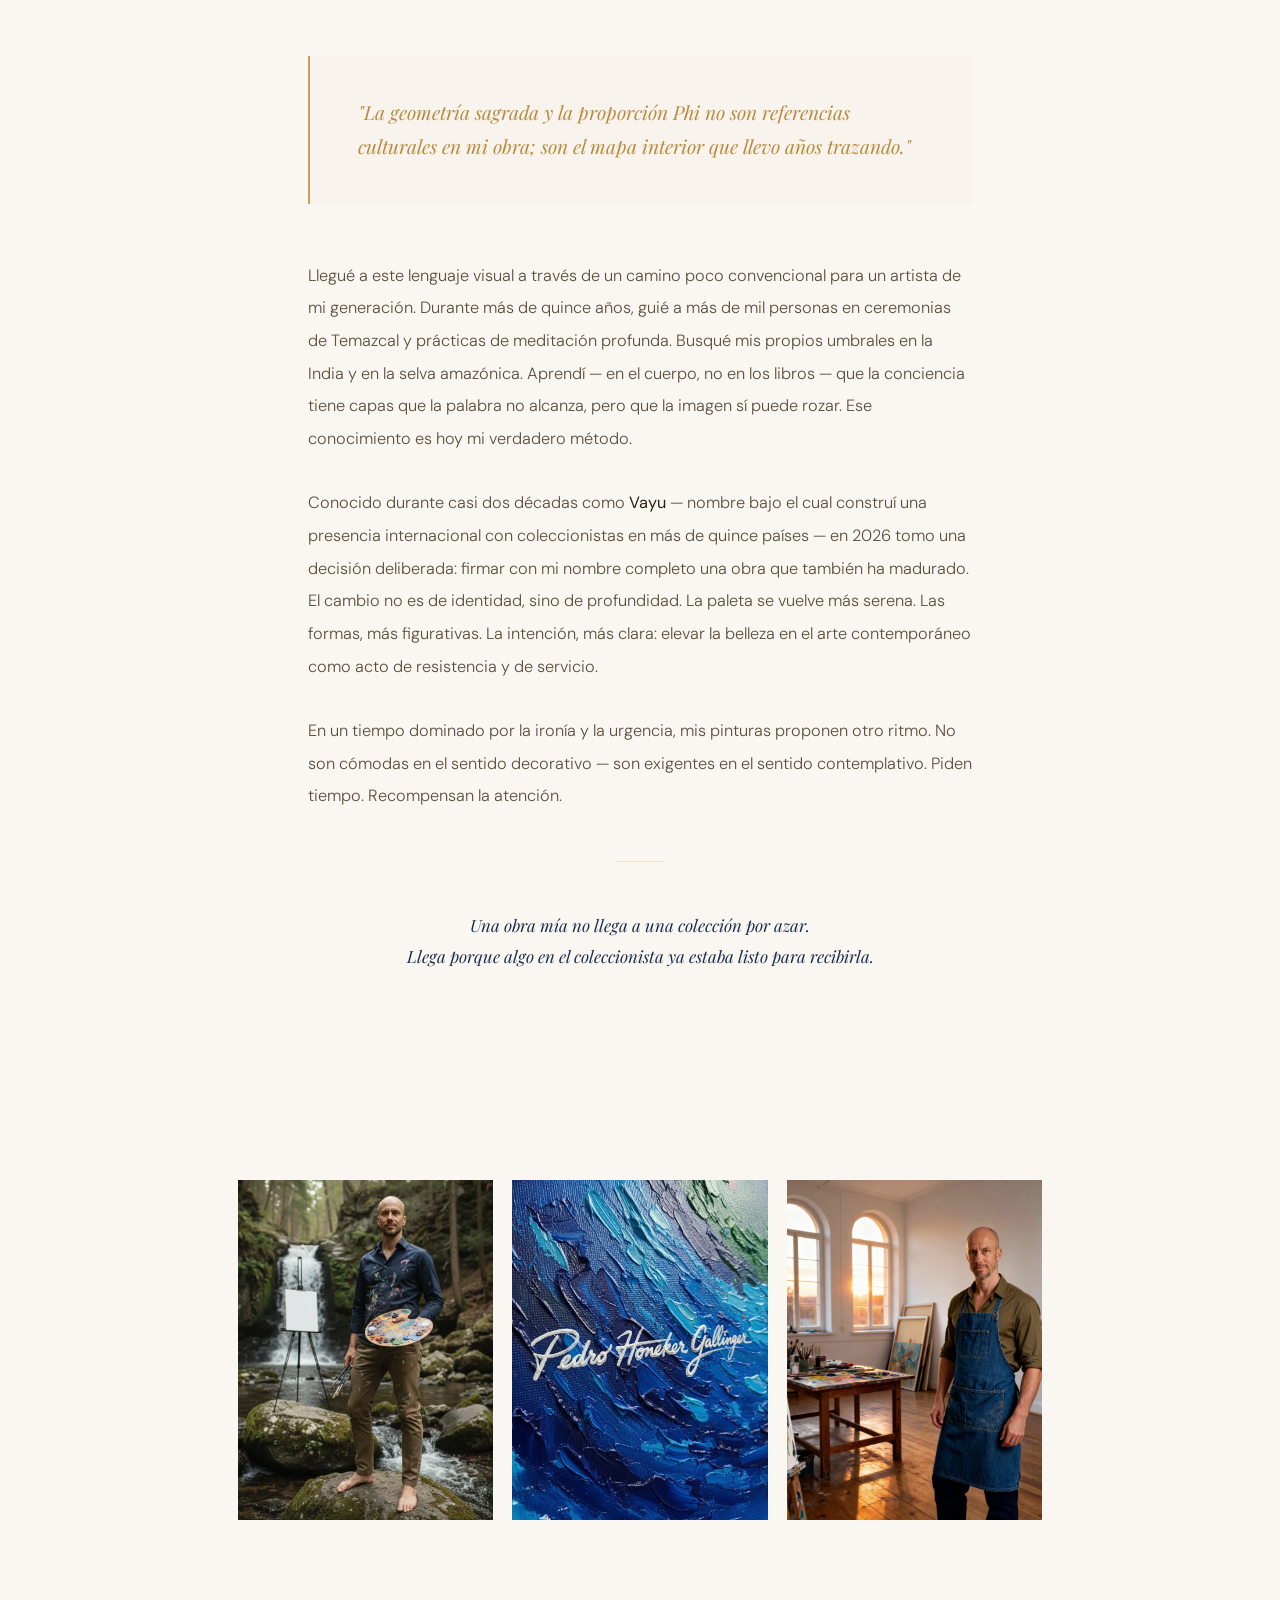
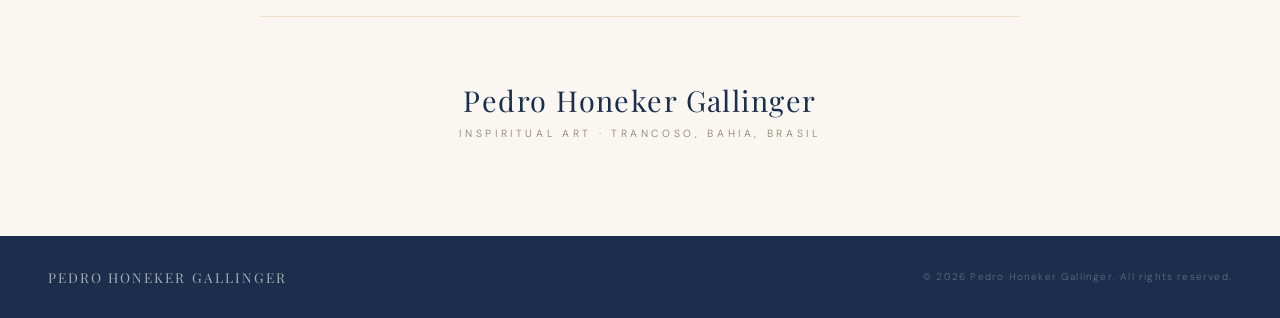
==== commit c65edae2: "Add files via upload" ====
--- a/bio.html
+++ b/bio.html
@@ -244,6 +244,8 @@
 .qn-logo{font-family:'Playfair Display',serif;font-size:0.88rem;letter-spacing:0.22em;text-transform:uppercase;color:var(--blue);text-decoration:none;font-weight:400;transition:color 0.25s}
 .qn-logo:hover{color:var(--gold)}
 .qn-right{display:flex;align-items:center;gap:0.9rem}
+.qn-ig-nav{color:var(--text-mid);display:flex;align-items:center;transition:color 0.25s;text-decoration:none}
+.qn-ig-nav:hover{color:var(--gold)}
 .qn-lang-drop{position:relative}
 .qn-lang-toggle{display:flex;align-items:center;gap:0.35rem;font-family:'DM Sans',sans-serif;font-size:0.66rem;letter-spacing:0.18em;text-transform:uppercase;font-weight:300;color:var(--text-mid);background:transparent;border:0.5px solid var(--border);padding:0.42rem 0.72rem;cursor:pointer;transition:border-color 0.25s,color 0.25s}
 .qn-lang-toggle:hover{border-color:var(--gold);color:var(--blue)}
@@ -264,13 +266,13 @@
 body.menu-open .qn-burger span:nth-child(1){transform:translateY(6px) rotate(45deg);width:24px}
 body.menu-open .qn-burger span:nth-child(2){opacity:0;transform:scaleX(0)}
 body.menu-open .qn-burger span:nth-child(3){transform:translateY(-6px) rotate(-45deg);width:24px}
-.qn-overlay{position:fixed;top:0;right:0;width:340px;max-width:88vw;max-height:100vh;z-index:150;background:linear-gradient(180deg,rgba(20,33,55,0.985) 0%,rgba(27,46,75,0.985) 100%);backdrop-filter:blur(18px);-webkit-backdrop-filter:blur(18px);border-left:0.5px solid rgba(201,161,85,0.18);border-bottom:0.5px solid rgba(201,161,85,0.18);box-shadow:-20px 20px 60px rgba(0,0,0,0.25);transform:translateX(100%);transition:transform 0.45s cubic-bezier(0.65,0,0.35,1);display:flex;flex-direction:column;padding:calc(var(--nav-h) + 2rem) 2.5rem 2rem;overflow-y:auto}
+.qn-overlay{position:fixed;top:0;right:0;width:340px;max-width:88vw;max-height:100vh;z-index:150;background:#FFFFFF;border-left:0.5px solid var(--border);box-shadow:-12px 0 40px rgba(0,0,0,0.12);transform:translateX(100%);transition:transform 0.45s cubic-bezier(0.65,0,0.35,1);display:flex;flex-direction:column;padding:calc(var(--nav-h) + 2rem) 2.5rem 2rem;overflow-y:auto}
 body.menu-open .qn-overlay{transform:translateX(0)}
-.qn-overlay::before{content:'';position:absolute;width:300px;height:300px;top:-80px;right:-100px;background:radial-gradient(circle,rgba(201,161,85,0.10) 0%,transparent 65%);pointer-events:none}
-.qn-backdrop{position:fixed;inset:0;z-index:140;background:rgba(15,22,38,0.35);backdrop-filter:blur(2px);-webkit-backdrop-filter:blur(2px);opacity:0;visibility:hidden;transition:opacity 0.4s ease,visibility 0s linear 0.4s}
+
+.qn-backdrop{position:fixed;inset:0;z-index:140;background:rgba(0,0,0,0.18);opacity:0;visibility:hidden;transition:opacity 0.4s ease,visibility 0s linear 0.4s}
 body.menu-open .qn-backdrop{opacity:1;visibility:visible;transition:opacity 0.4s ease,visibility 0s linear 0s}
 .qn-menu{position:relative;z-index:2;display:flex;flex-direction:column;gap:0.2rem}
-.qn-menu a{font-family:'Playfair Display',serif;font-size:1.05rem;font-weight:400;color:rgba(255,255,255,0.85);text-decoration:none;letter-spacing:0.06em;position:relative;display:inline-block;padding:0.85rem 0;border-bottom:0.5px solid rgba(255,255,255,0.06);transition:color 0.25s,padding-left 0.3s cubic-bezier(0.65,0,0.35,1);opacity:0;transform:translateX(15px)}
+.qn-menu a{font-family:'Playfair Display',serif;font-size:1.05rem;font-weight:400;color:var(--blue);text-decoration:none;letter-spacing:0.06em;position:relative;display:inline-block;padding:0.85rem 0;border-bottom:0.5px solid var(--border);transition:color 0.25s,padding-left 0.3s cubic-bezier(0.65,0,0.35,1);opacity:0;transform:translateX(15px)}
 body.menu-open .qn-menu a{opacity:1;transform:translateX(0)}
 body.menu-open .qn-menu a:nth-child(1){transition:opacity 0.4s 0.18s,transform 0.5s 0.18s,color 0.25s,padding-left 0.3s}
 body.menu-open .qn-menu a:nth-child(2){transition:opacity 0.4s 0.22s,transform 0.5s 0.22s,color 0.25s,padding-left 0.3s}
@@ -279,11 +281,11 @@
 body.menu-open .qn-menu a:nth-child(5){transition:opacity 0.4s 0.34s,transform 0.5s 0.34s,color 0.25s,padding-left 0.3s}
 body.menu-open .qn-menu a:nth-child(6){transition:opacity 0.4s 0.38s,transform 0.5s 0.38s,color 0.25s,padding-left 0.3s}
 body.menu-open .qn-menu a:nth-child(7){transition:opacity 0.4s 0.42s,transform 0.5s 0.42s,color 0.25s,padding-left 0.3s}
-.qn-menu a:hover{color:#e8c95a;padding-left:0.6rem}
-.qn-foot{position:relative;z-index:2;display:flex;flex-direction:column;gap:1.2rem;padding-top:1.8rem;margin-top:1.2rem;border-top:0.5px solid rgba(232,201,90,0.25);opacity:0;transition:opacity 0.4s 0.5s}
+.qn-menu a:hover{color:var(--gold);padding-left:0.6rem}
+.qn-foot{position:relative;z-index:2;display:flex;flex-direction:column;gap:1.2rem;padding-top:1.8rem;margin-top:1.2rem;border-top:0.5px solid var(--border);opacity:0;transition:opacity 0.4s 0.5s}
 body.menu-open .qn-foot{opacity:1}
-.qn-ig{display:flex;align-items:center;gap:0.55rem;font-size:0.7rem;letter-spacing:0.16em;text-transform:uppercase;color:rgba(255,255,255,0.6);text-decoration:none;transition:color 0.25s}
-.qn-ig:hover{color:#e8c95a}
+.qn-ig{display:flex;align-items:center;gap:0.55rem;font-size:0.7rem;letter-spacing:0.16em;text-transform:uppercase;color:var(--text-mid);text-decoration:none;transition:color 0.25s}
+.qn-ig:hover{color:var(--gold)}
 .qn-ig svg{width:14px;height:14px}
 body.menu-open{overflow:hidden}
 @media(max-width:768px){nav.qn{padding:0 1.2rem}.qn-logo{font-size:0.72rem;letter-spacing:0.16em}}
@@ -293,10 +295,11 @@
 <body>
 
 <!-- NAV -->
+<!-- SITE NAV -->
 <nav class="qn">
   <a href="index.html" class="qn-logo">Pedro Honeker Gallinger</a>
   <div class="qn-right">
-    <a href="https://www.instagram.com/pedrohonekergallinger/" target="_blank" rel="noopener" style="display:flex;align-items:center;color:var(--text-mid);transition:color 0.2s;" aria-label="Instagram">
+    <a href="https://www.instagram.com/pedrohonekergallinger/" target="_blank" rel="noopener" class="qn-ig-nav" title="Instagram · @pedrohonekergallinger" aria-label="Instagram">
       <svg width="17" height="17" viewBox="0 0 24 24" fill="none" stroke="currentColor" stroke-width="1.5"><rect x="2" y="2" width="20" height="20" rx="5"/><circle cx="12" cy="12" r="4"/><circle cx="17.5" cy="6.5" r="1" fill="currentColor" stroke="none"/></svg>
     </a>
     <div class="qn-lang-drop" id="qnLangDrop">
@@ -437,69 +440,45 @@
     if(t[key]) el.textContent=t[key];
   });
 }
-function selectLang(l){
-  try { localStorage.setItem('phg_lang', l); } catch(e){}
-  var qnCode = document.getElementById('qnLangCode');
-  if(qnCode) qnCode.textContent = l.toUpperCase();
+function switchLang(l){
+  if(!['en','es','pt','ar','ja','zh'].includes(l)) l='en';
+  try{localStorage.setItem('phg_lang',l);}catch(e){}
+  lang=l;
+  var qn=document.getElementById('qnLangCode');
+  if(qn) qn.textContent=l.toUpperCase();
   document.querySelectorAll('.qn-lang-opt').forEach(function(b){
-    b.classList.toggle('active', b.dataset.lang === l);
-  });
-  document.documentElement.lang = l;
-  document.documentElement.dir = (l === 'ar') ? 'rtl' : 'ltr';
-  translateNav(l);
+    b.classList.toggle('active',b.dataset.lang===l);
+  });
+  document.documentElement.lang=l;
+  document.documentElement.dir=(l==='ar')?'rtl':'ltr';
+  var d=document.getElementById('lang-drop-nav');
+  if(d) d.classList.remove('open');
+  var qd=document.getElementById('qnLangDrop');
+  if(qd) qd.classList.remove('open');
+  // Refresh all static texts immediately
+  var t=T[l]||T['en'];
+  var map={'eyebrow-text':'eyebrow','gallery-title':'title','gallery-sub':'sub','flags-label':'flags','feat-label':'feat_label','grid-label':'grid_label','wa-tooltip':'tooltip'};
+  Object.keys(map).forEach(function(id){
+    var el=document.getElementById(id);
+    if(el) el.textContent=t[map[id]]||'';
+  });
+  var btn=document.getElementById('load-btn');
+  if(btn&&!btn.classList.contains('hidden')) btn.textContent=t.loadmore;
+  var lb=document.getElementById('feat-loadmore-btn');
+  if(lb) lb.textContent=t.loadmore;
+  // Translate nav drawer links
+  document.querySelectorAll('[data-t]').forEach(function(el){
+    var key=el.getAttribute('data-t');
+    if(t[key]) el.textContent=t[key];
+  });
 }
 
 // Close lang dropdown on outside click
 document.addEventListener('click', function(e){
-  const d = document.getElementById('lang-drop');
+  var d = document.getElementById('lang-drop-nav');
   if(d && !d.contains(e.target)) d.classList.remove('open');
 });
 
-// Parallax hero
-(function(){
-  var img = document.querySelector('.parallax-img');
-  if(!img) return;
-  var hero = img.closest('.bio-hero');
-  function onScroll(){
-    var rect = hero.getBoundingClientRect();
-    var visible = rect.bottom > 0 && rect.top < window.innerHeight;
-    if(!visible) return;
-    var progress = -rect.top / window.innerHeight;
-    var offset = progress * 120; // px shift
-    img.style.transform = 'translateY(' + offset + 'px)';
-  }
-  window.addEventListener('scroll', onScroll, {passive:true});
-  onScroll();
-})();
-
-
-
-// ============ LANGUAGE INIT (bio is single-language but stores user preference) ============
-(function(){
-  var stored = null;
-  try { stored = localStorage.getItem('phg_lang'); } catch(e){}
-  var lang = stored && ['en','es','pt','ar','ja','zh'].includes(stored) ? stored : null;
-  if(!lang){
-    var tz = (Intl.DateTimeFormat().resolvedOptions().timeZone||'').toLowerCase();
-    var nv = (navigator.language||'').toLowerCase();
-    if(/brazil|sao_paulo|brasilia|belem|manaus|fortaleza|recife|bahia|maceio/.test(tz)) lang='pt';
-    else if(nv.startsWith('pt')) lang='pt';
-    else if(/argentina|chile|colombia|mexico|peru|uruguay|venezuela|bolivia|ecuador|paraguay|cuba|panama|costa_rica|guatemala|honduras|nicaragua|salvador|santo_domingo|asuncion|montevideo|caracas|bogota|lima|santiago|madrid|tegucigalpa|managua/.test(tz)) lang='es';
-    else if(nv.startsWith('es')) lang='es';
-    else if(/asia\/dubai|asia\/riyadh|asia\/qatar|asia\/bahrain|asia\/kuwait|asia\/muscat|asia\/baghdad|africa\/cairo|asia\/amman|asia\/beirut|asia\/damascus/.test(tz)) lang='ar';
-    else if(nv.startsWith('ar')) lang='ar';
-    else if(/asia\/tokyo/.test(tz)) lang='ja';
-    else if(nv.startsWith('ja')) lang='ja';
-    else if(/asia\/shanghai|asia\/hong_kong|asia\/taipei|asia\/chongqing|asia\/macau/.test(tz)) lang='zh';
-    else if(nv.startsWith('zh')) lang='zh';
-    else lang='en';
-  }
-  var qnCode = document.getElementById('qnLangCode');
-  if(qnCode) qnCode.textContent = lang.toUpperCase();
-  document.querySelectorAll('.qn-lang-opt').forEach(function(b){
-    b.classList.toggle('active', b.dataset.lang === lang);
-  });
-})();
 
 // ============ QUIET LUXURY NAV CONTROLS ============
 (function(){
@@ -512,8 +491,12 @@
   function toggleMenu(){body.classList.contains('menu-open')?closeMenu():openMenu();}
   burger.addEventListener('click',toggleMenu);
   document.querySelectorAll('.qn-menu a').forEach(a=>a.addEventListener('click',closeMenu));
-  // Translate nav on load
-  translateNav(lang);
+  // Translate nav menu
+  var t2=T[lang]||T['en'];
+  document.querySelectorAll('[data-t]').forEach(function(el){
+    var key=el.getAttribute('data-t');
+    if(t2[key]) el.textContent=t2[key];
+  });
   document.addEventListener('keydown',e=>{if(e.key==='Escape'&&body.classList.contains('menu-open'))closeMenu();});
   backdrop.addEventListener('click',closeMenu);
 })();
@@ -530,8 +513,7 @@
   });
   document.querySelectorAll('.qn-lang-opt').forEach(b=>{
     b.addEventListener('click', ()=>{
-      if(typeof selectLang==='function'){selectLang(b.dataset.lang);}
-      else if(typeof applyLang==='function'){applyLang(b.dataset.lang);}
+      switchLang(b.dataset.lang);
       langDrop.classList.remove('open');
       langToggle.setAttribute('aria-expanded','false');
     });
@@ -544,6 +526,7 @@
   });
 })();
 
+
 </script>
 
 </body>
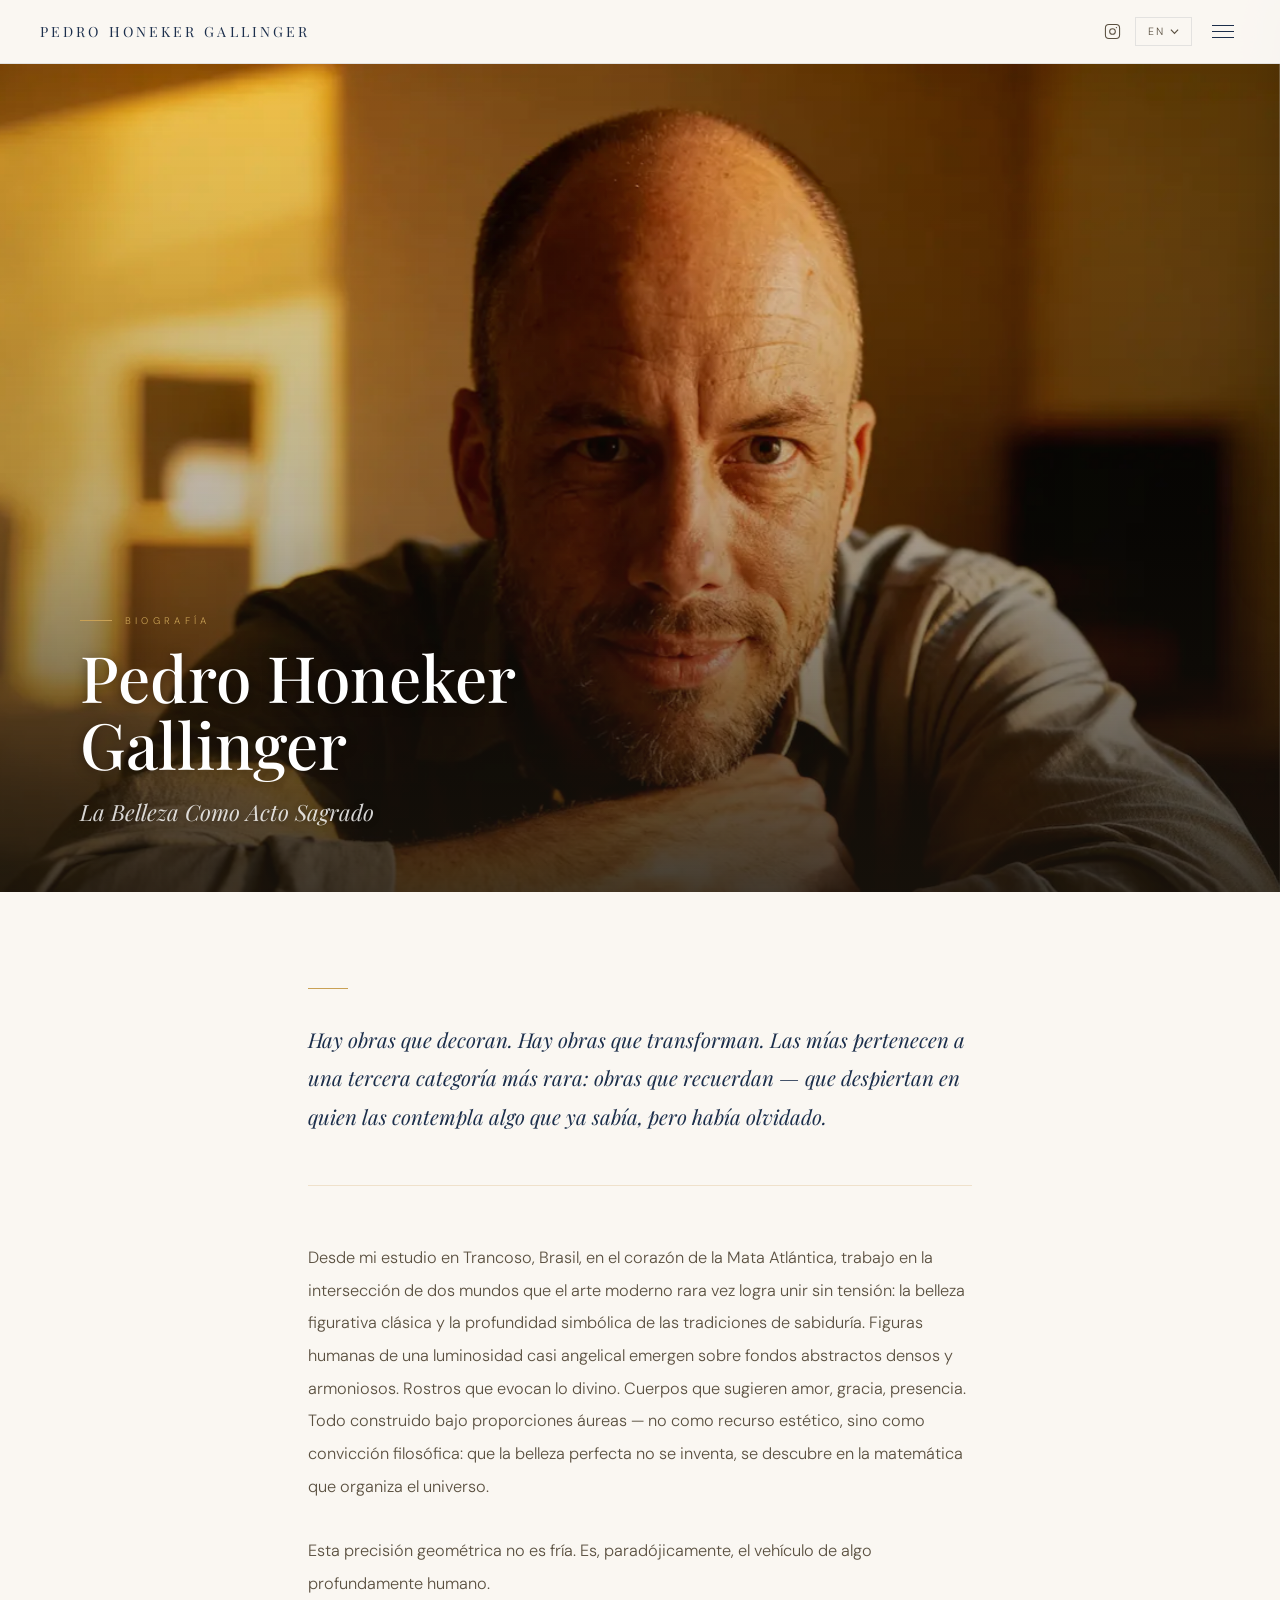
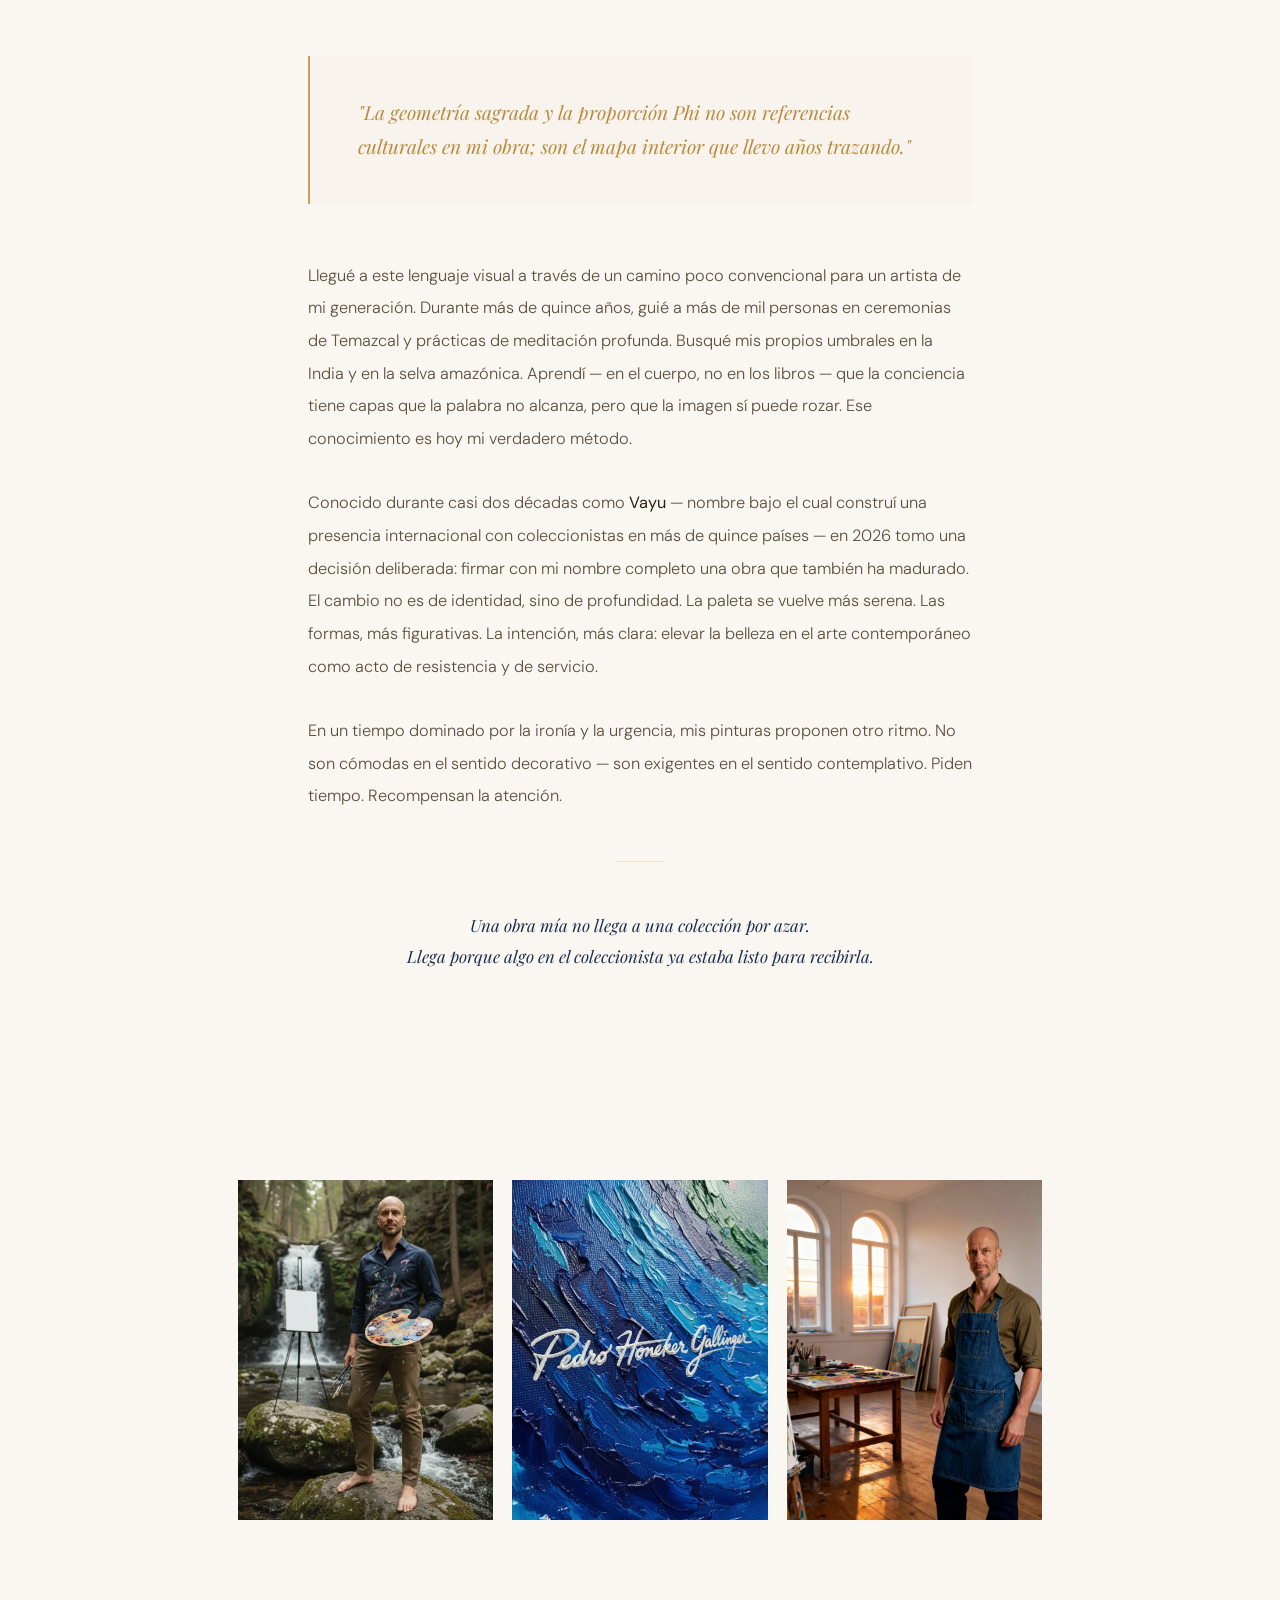
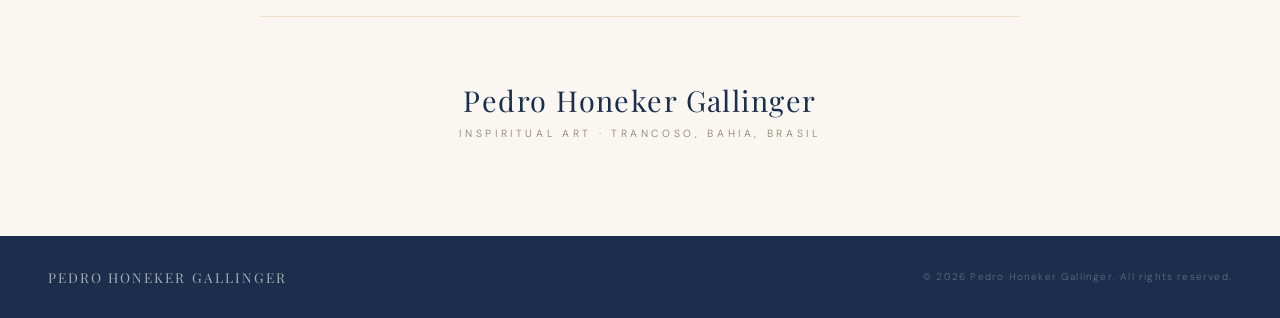
==== commit a247287f: "Add files via upload" ====
--- a/bio.html
+++ b/bio.html
@@ -423,8 +423,10 @@
   img.addEventListener('dragstart', e => e.preventDefault());
 });
 
-// Lang dropdown
-
+// ── GLOBAL lang variable ──────────────────────────────────
+var lang = 'en';
+
+// ── Nav translations ──────────────────────────────────────
 var NAV_T={
   en:{nav_home:'Home',nav_works:'Available Works',nav_murals:'Murals',nav_live:'Live Art',nav_vayu:'Vayu Collection',nav_bio:'Biography',nav_conc:'Contact'},
   es:{nav_home:'Inicio',nav_works:'Obras Disponibles',nav_murals:'Murales',nav_live:'Arte en Vivo',nav_vayu:'Colección Vayu',nav_bio:'Biografía',nav_conc:'Contacto'},
@@ -433,6 +435,7 @@
   ja:{nav_home:'ホーム',nav_works:'利用可能な作品',nav_murals:'壁画',nav_live:'ライブアート',nav_vayu:'バイユコレクション',nav_bio:'略歴',nav_conc:'お問い合わせ'},
   zh:{nav_home:'首页',nav_works:'可用作品',nav_murals:'壁画',nav_live:'现场艺术',nav_vayu:'Vayu系列',nav_bio:'简介',nav_conc:'联系'}
 };
+
 function translateNav(l){
   var t=NAV_T[l]||NAV_T['en'];
   document.querySelectorAll('[data-t]').forEach(function(el){
@@ -455,22 +458,8 @@
   if(d) d.classList.remove('open');
   var qd=document.getElementById('qnLangDrop');
   if(qd) qd.classList.remove('open');
-  // Refresh all static texts immediately
-  var t=T[l]||T['en'];
-  var map={'eyebrow-text':'eyebrow','gallery-title':'title','gallery-sub':'sub','flags-label':'flags','feat-label':'feat_label','grid-label':'grid_label','wa-tooltip':'tooltip'};
-  Object.keys(map).forEach(function(id){
-    var el=document.getElementById(id);
-    if(el) el.textContent=t[map[id]]||'';
-  });
-  var btn=document.getElementById('load-btn');
-  if(btn&&!btn.classList.contains('hidden')) btn.textContent=t.loadmore;
-  var lb=document.getElementById('feat-loadmore-btn');
-  if(lb) lb.textContent=t.loadmore;
   // Translate nav drawer links
-  document.querySelectorAll('[data-t]').forEach(function(el){
-    var key=el.getAttribute('data-t');
-    if(t[key]) el.textContent=t[key];
-  });
+  translateNav(l);
 }
 
 // Close lang dropdown on outside click
@@ -492,11 +481,7 @@
   burger.addEventListener('click',toggleMenu);
   document.querySelectorAll('.qn-menu a').forEach(a=>a.addEventListener('click',closeMenu));
   // Translate nav menu
-  var t2=T[lang]||T['en'];
-  document.querySelectorAll('[data-t]').forEach(function(el){
-    var key=el.getAttribute('data-t');
-    if(t2[key]) el.textContent=t2[key];
-  });
+  translateNav(lang);
   document.addEventListener('keydown',e=>{if(e.key==='Escape'&&body.classList.contains('menu-open'))closeMenu();});
   backdrop.addEventListener('click',closeMenu);
 })();
@@ -526,6 +511,48 @@
   });
 })();
 
+// ── Language detection & init ─────────────────────────────
+(function(){
+  var stored=null;
+  try{stored=localStorage.getItem('phg_lang');}catch(e){}
+  var detected=stored&&['en','es','pt','ar','ja','zh'].includes(stored)?stored:null;
+  if(!detected){
+    var tz=(Intl.DateTimeFormat().resolvedOptions().timeZone||'').toLowerCase();
+    var nv=(navigator.language||'').toLowerCase();
+    if(/brazil|sao_paulo|brasilia|belem|manaus|fortaleza|recife|bahia|maceio/.test(tz)) detected='pt';
+    else if(nv.startsWith('pt')) detected='pt';
+    else if(/argentina|chile|colombia|mexico|peru|uruguay|venezuela|bolivia|ecuador|paraguay|cuba|panama|costa_rica|guatemala|honduras|nicaragua|salvador|madrid/.test(tz)) detected='es';
+    else if(nv.startsWith('es')) detected='es';
+    else if(/dubai|riyadh|qatar|bahrain|kuwait|muscat|baghdad|cairo|amman|beirut|damascus/.test(tz)) detected='ar';
+    else if(nv.startsWith('ar')) detected='ar';
+    else if(/tokyo/.test(tz)||nv.startsWith('ja')) detected='ja';
+    else if(/shanghai|hong_kong|taipei/.test(tz)||nv.startsWith('zh')) detected='zh';
+    else detected='en';
+  }
+  lang=detected;
+  var qn=document.getElementById('qnLangCode');
+  if(qn) qn.textContent=lang.toUpperCase();
+  document.querySelectorAll('.qn-lang-opt').forEach(function(b){
+    b.classList.toggle('active',b.dataset.lang===lang);
+  });
+  document.documentElement.lang=lang;
+  document.documentElement.dir=(lang==='ar')?'rtl':'ltr';
+  translateNav(lang);
+})();
+
+// ── Close menu on scroll ──────────────────────────────────
+(function(){
+  var lastY=window.scrollY;
+  window.addEventListener('scroll',function(){
+    var y=window.scrollY;
+    if(Math.abs(y-lastY)>40&&document.body.classList.contains('menu-open')){
+      document.body.classList.remove('menu-open');
+      var b=document.getElementById('qnBurger');
+      if(b) b.setAttribute('aria-expanded','false');
+    }
+    lastY=y;
+  },{passive:true});
+})();
 
 </script>
 
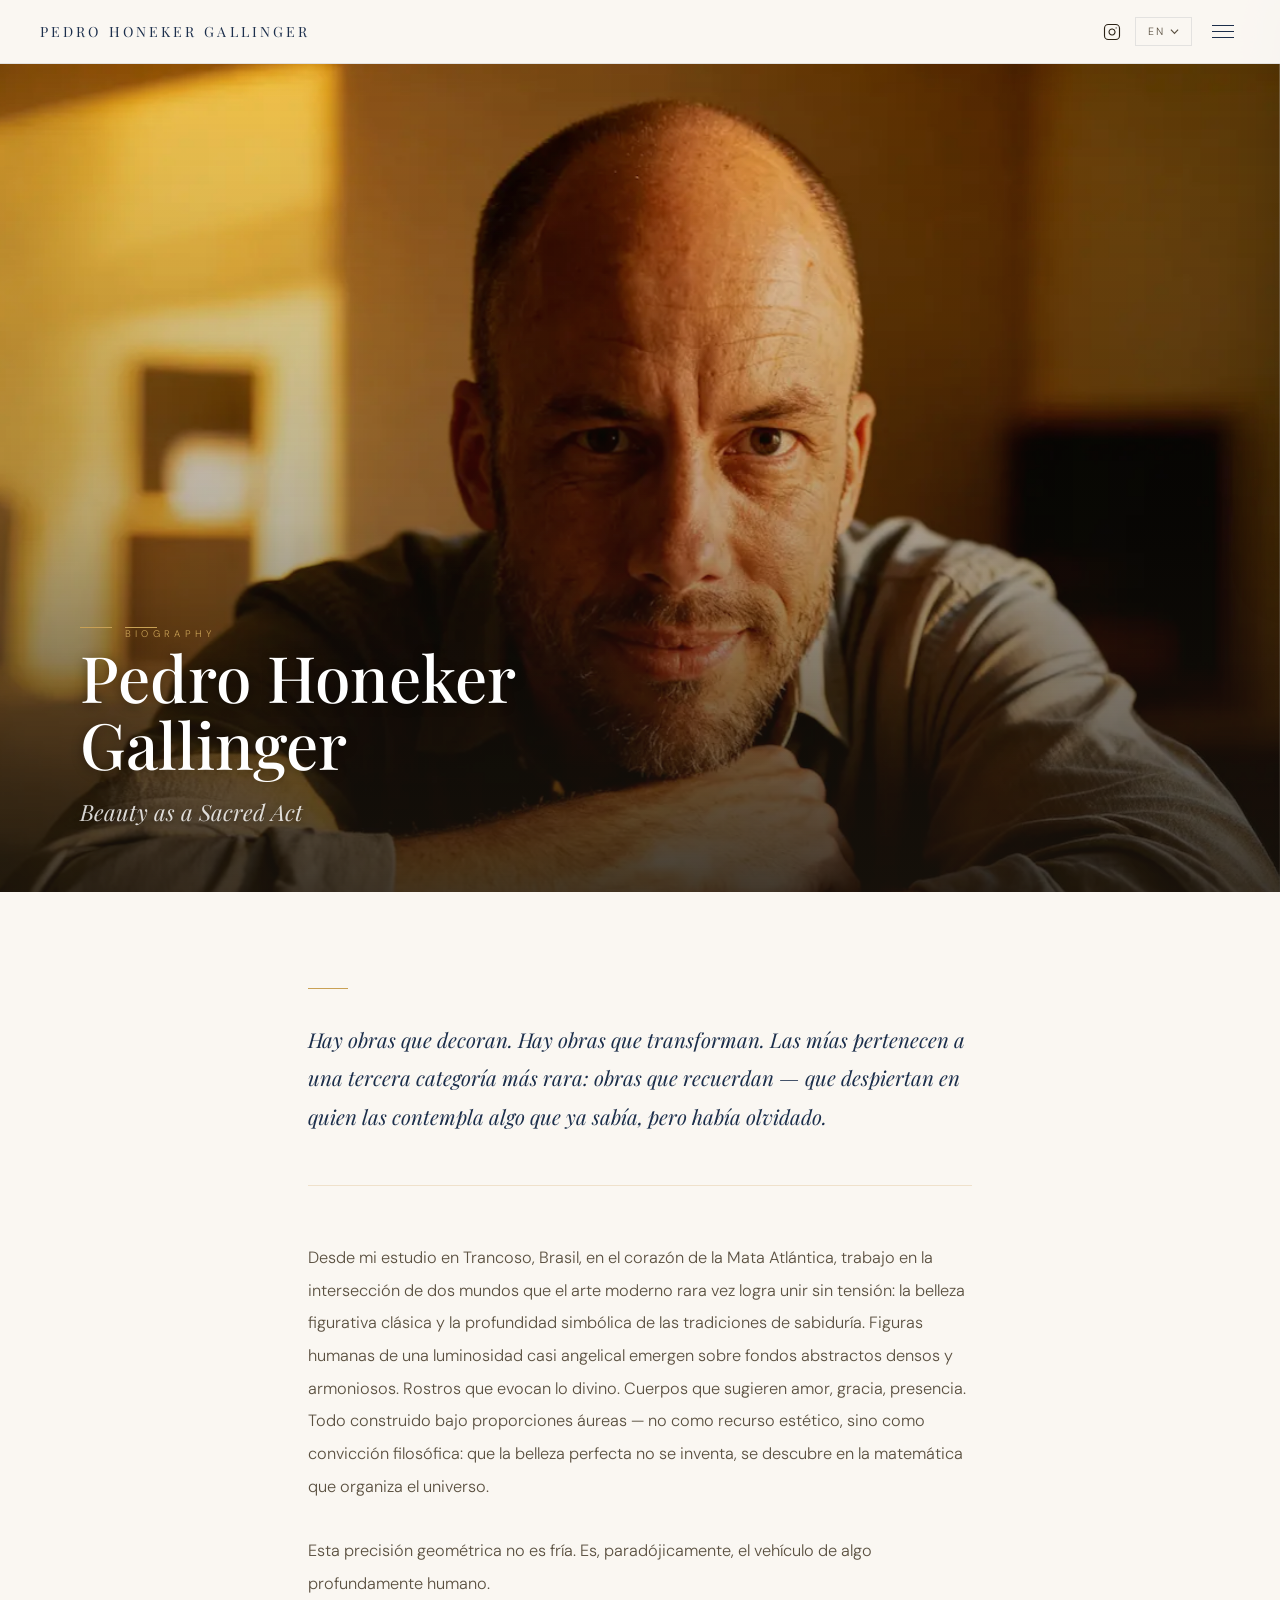
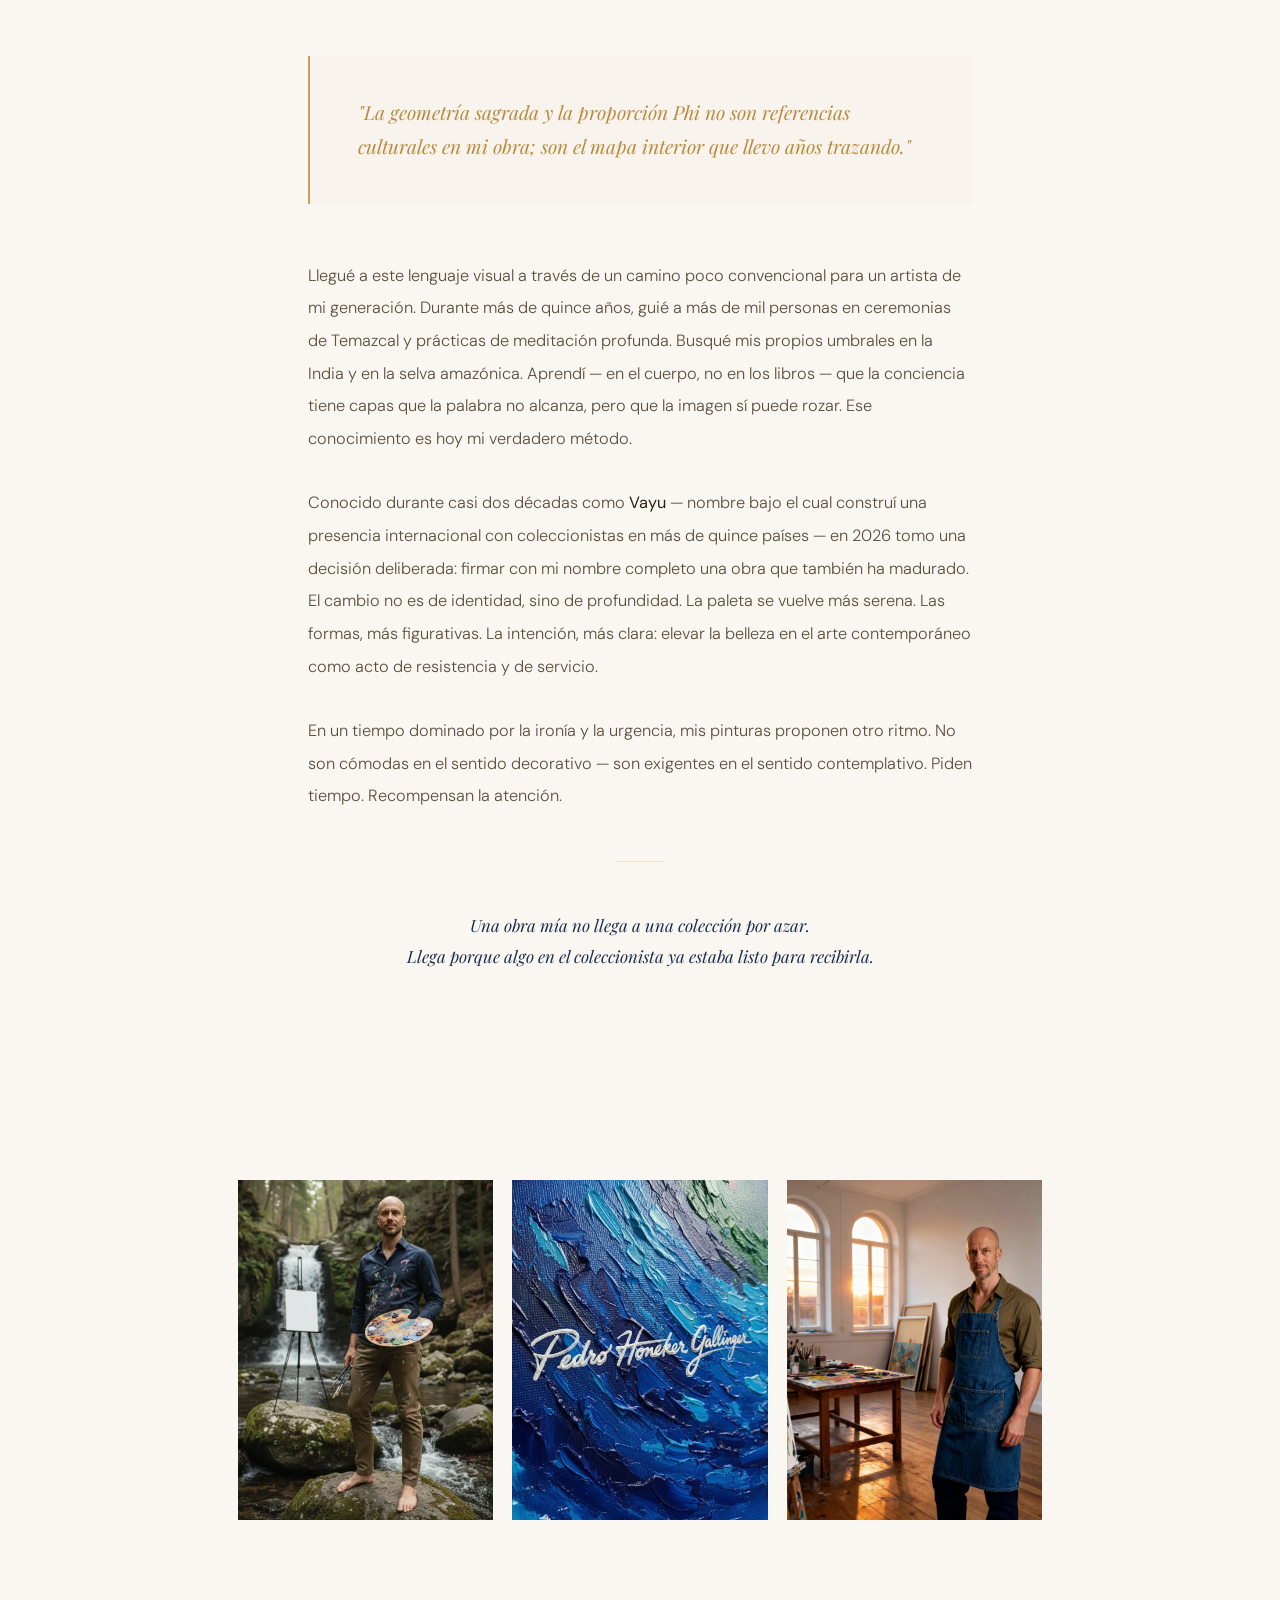
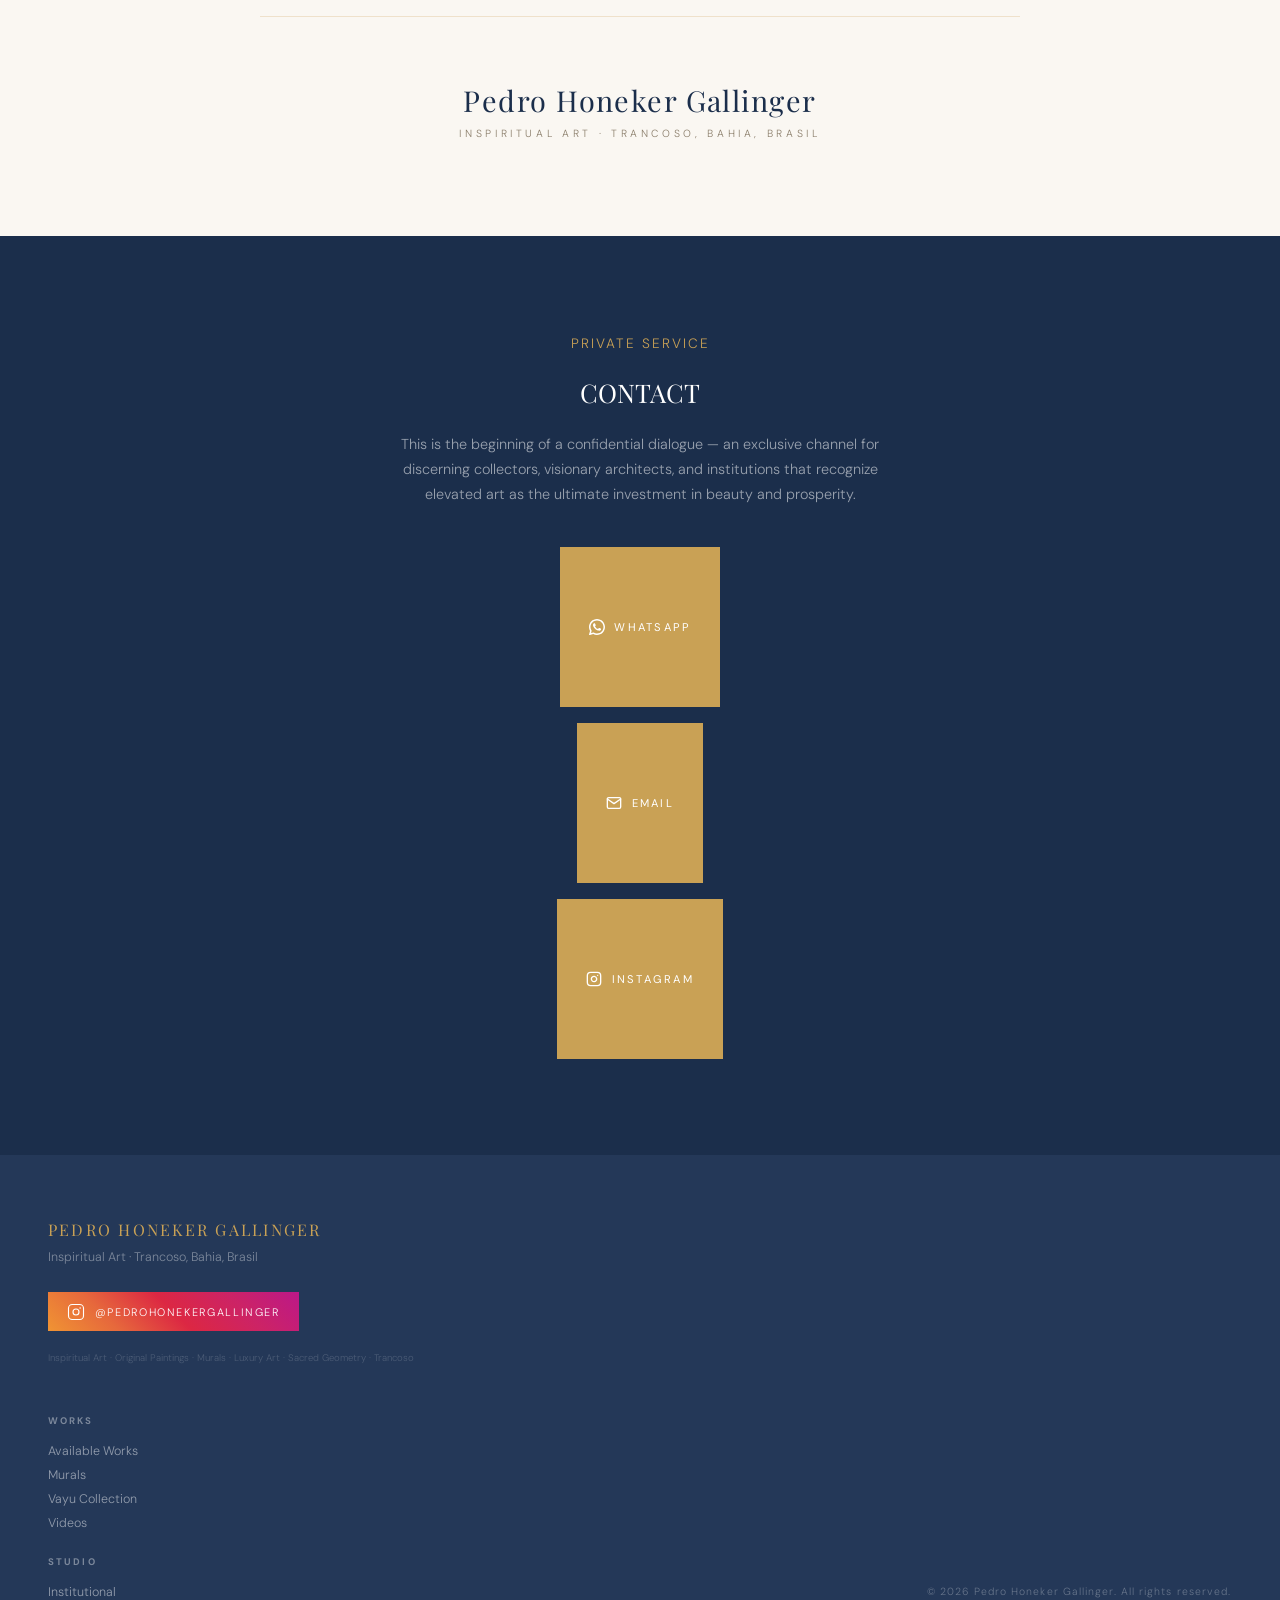
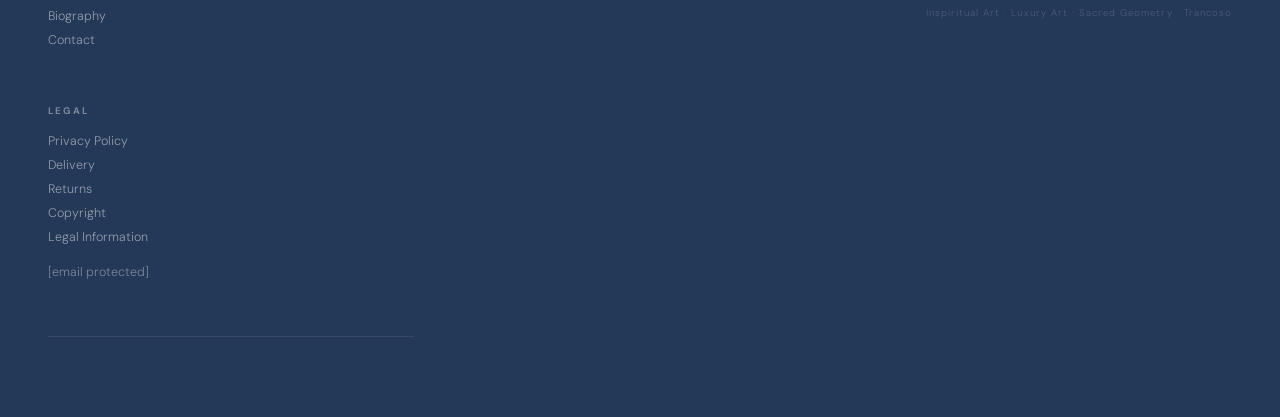
==== commit 1663f59e: "Add files via upload" ====
--- a/bio.html
+++ b/bio.html
@@ -1,19 +1,19 @@
 <!DOCTYPE html>
-<html lang="es">
+<html lang="en">
 <head>
 <meta charset="UTF-8">
-<!-- Google tag (gtag.js) -->
+<meta name="viewport" content="width=device-width, initial-scale=1.0">
+<title>Biography — Pedro Honeker Gallinger · Inspiritual Art</title>
+<meta name="description" content="Biography of Pedro Honeker Gallinger — Argentine visual artist based in Trancoso, Brazil. Sacred geometry, human figure, art that transforms.">
+<link rel="preconnect" href="https://fonts.googleapis.com">
+<link href="https://fonts.googleapis.com/css2?family=Playfair+Display:ital,wght@0,400;0,500;1,400&family=DM+Sans:wght@200;300;400&display=swap" rel="stylesheet">
+<!-- Google Analytics -->
 <script async src="https://www.googletagmanager.com/gtag/js?id=G-E3Y2C40KEM"></script>
 <script>
   window.dataLayer = window.dataLayer || [];
   function gtag(){dataLayer.push(arguments);}
-  gtag('js', new Date());
-  gtag('config', 'G-E3Y2C40KEM');
+  gtag('js', new Date()); gtag('config', 'G-E3Y2C40KEM');
 </script>
-<meta name="viewport" content="width=device-width, initial-scale=1.0">
-<title>Biografía — Pedro Honeker Gallinger · Inspiritual Art</title>
-<meta name="description" content="Biografía de Pedro Honeker Gallinger — artista argentino radicado en Trancoso, Brasil. Geometría sagrada, figura humana y arte que transforma.">
-<link href="https://fonts.googleapis.com/css2?family=Playfair+Display:ital,wght@0,400;0,500;0,600;1,400;1,500&family=DM+Sans:wght@200;300;400&display=swap" rel="stylesheet">
 <style>
 *,*::before,*::after{box-sizing:border-box;margin:0;padding:0}
 :root{
@@ -291,18 +291,82 @@
 @media(max-width:768px){nav.qn{padding:0 1.2rem}.qn-logo{font-size:0.72rem;letter-spacing:0.16em}}
 
 </style>
+<style>
+/* ── Contact + Footer CSS (from index) ── */
+html[dir="rtl"] .conc-btns{flex-direction:row-reverse}
+html[dir="rtl"] .footer-top{direction:rtl}
+html[lang="ja"] .conc-title,html[lang="zh"] .conc-title{line-height:1.35}
+html[lang="ja"] .conc-sub,html[lang="zh"] .conc-sub{line-height:2}
+/* BUTTONS */
+.btn-gold{font-size:0.7rem;font-weight:400;letter-spacing:0.2em;text-transform:uppercase;color:#fff;background:var(--gold);border:none;padding:0.85rem 1.8rem;cursor:pointer;text-decoration:none;display:inline-block;transition:background 0.2s,transform 0.15s;font-family:'DM Sans',sans-serif}
+.btn-gold:hover{background:var(--gold2);transform:translateY(-1px)}
+.hero-ctas a,.hero-ctas .btn-gold,.hero-ctas .btn-outline-w{width:100%;text-align:center}
+.footer-top{flex-direction:column;gap:2rem}
+footer{padding:3rem 1.5rem 1.5rem}
+.footer-top{grid-template-columns:1fr !important;gap:2rem}
+.footer-bottom{flex-direction:column;align-items:flex-start;gap:0.5rem}
+.footer-col a,.footer-col h5{white-space:normal;overflow:visible}
+.conc-title{font-size:clamp(1.5rem,6vw,2rem);line-height:1.3}
+.conc-sub{font-size:0.8rem}
+.conc-btns{flex-direction:column;align-items:center}
+.btn-gold-outline{font-size:0.7rem;letter-spacing:0.2em;text-transform:uppercase;color:#fff;background:rgba(201,161,85,0.85);border:1px solid var(--gold);padding:0.85rem 2rem;cursor:pointer;text-decoration:none;display:inline-block;transition:background 0.2s,color 0.2s;font-family:'DM Sans',sans-serif}
+.btn-gold-outline:hover{background:var(--gold);color:#fff}
+/* CONCIERGE */
+.concierge-section{background:var(--blue);padding:6rem 3rem;text-align:center}
+.conc-eyebrow{font-size:0.6rem;letter-spacing:0.35em;text-transform:uppercase;color:var(--gold);margin-bottom:1rem;display:flex;align-items:center;justify-content:center;gap:0.7rem}
+.conc-eyebrow span{display:block;width:1.4rem;height:0.5px;background:var(--gold)}
+.conc-title{font-family:'Playfair Display',serif;font-size:clamp(1.8rem,3vw,2.6rem);font-weight:400;color:#fff;margin-bottom:1rem;line-height:1.2}
+.conc-sub{font-size:0.9rem;color:rgba(255,255,255,0.55);max-width:32rem;margin:0 auto 2.5rem;line-height:1.75}
+.conc-btns{display:flex;gap:1rem;justify-content:center;flex-wrap:wrap}
+/* FOOTER */
+footer{background:var(--blue2);padding:4rem 3rem 2rem;color:rgba(255,255,255,0.6)}
+.footer-top{display:grid;grid-template-columns:1fr 1fr 1fr;gap:3rem;margin-bottom:3rem;padding-bottom:3rem;border-bottom:0.5px solid rgba(255,255,255,0.08)}
+.footer-logo{font-family:'Playfair Display',serif;font-size:1rem;color:var(--gold);letter-spacing:0.14em;margin-bottom:0.5rem}
+.footer-tagline{font-size:0.78rem;color:rgba(255,255,255,0.4);line-height:1.6;margin-bottom:1.5rem}
+.footer-ig-btn{display:inline-flex;align-items:center;gap:0.6rem;font-size:0.68rem;letter-spacing:0.15em;text-transform:uppercase;color:#fff;background:linear-gradient(45deg,#f09433,#e6683c,#dc2743,#cc2366,#bc1888);border:none;padding:0.65rem 1.2rem;cursor:pointer;text-decoration:none;transition:opacity 0.2s;font-family:'DM Sans',sans-serif}
+.footer-ig-btn:hover{opacity:0.88}
+.footer-col h5{font-size:0.6rem;letter-spacing:0.22em;text-transform:uppercase;color:rgba(255,255,255,0.4);margin-bottom:1rem}
+.footer-col a{display:block;font-size:0.78rem;color:rgba(255,255,255,0.5);text-decoration:none;margin-bottom:0.5rem;transition:color 0.2s}
+.footer-col a:hover{color:var(--gold)}
+.footer-seo{font-size:0.6rem;color:rgba(255,255,255,0.18);margin-top:1.2rem;line-height:1.6}
+.footer-bottom{display:flex;justify-content:space-between;align-items:center;font-size:0.65rem;letter-spacing:0.1em;color:rgba(255,255,255,0.3);flex-wrap:wrap;gap:0.5rem}
+
+/* ── Equal-width contact buttons ── */
+.conc-btns {
+  display:flex;
+  gap:1rem;
+  justify-content:center;
+  flex-wrap:wrap;
+}
+.conc-btns .btn-gold {
+  flex:1 1 160px;
+  max-width:220px;
+  text-align:center;
+  justify-content:center;
+}
+@media(max-width:600px){
+  .conc-btns {
+    flex-direction:column;
+    align-items:center;
+  }
+  .conc-btns .btn-gold {
+    width:100%;
+    max-width:320px;
+    flex:none;
+    box-sizing:border-box;
+  }
+}
+</style>
 </head>
 <body>
 
-<!-- NAV -->
-<!-- SITE NAV -->
 <nav class="qn">
   <a href="index.html" class="qn-logo">Pedro Honeker Gallinger</a>
   <div class="qn-right">
-    <a href="https://www.instagram.com/pedrohonekergallinger/" target="_blank" rel="noopener" class="qn-ig-nav" title="Instagram · @pedrohonekergallinger" aria-label="Instagram">
-      <svg width="17" height="17" viewBox="0 0 24 24" fill="none" stroke="currentColor" stroke-width="1.5"><rect x="2" y="2" width="20" height="20" rx="5"/><circle cx="12" cy="12" r="4"/><circle cx="17.5" cy="6.5" r="1" fill="currentColor" stroke="none"/></svg>
-    </a>
-    <div class="qn-lang-drop" id="qnLangDrop">
+    <a href="https://www.instagram.com/pedrohonekergallinger/" target="_blank" style="display:flex;align-items:center;color:var(--text);transition:color 0.3s;" aria-label="Instagram">
+  <svg width="18" height="18" viewBox="0 0 24 24" fill="none" stroke="currentColor" stroke-width="1.5" stroke-linecap="round" stroke-linejoin="round"><rect x="2" y="2" width="20" height="20" rx="5" ry="5"></rect><path d="M16 11.37A4 4 0 1 1 12.63 8 4 4 0 0 1 16 11.37z"></path><line x1="17.5" y1="6.5" x2="17.51" y2="6.5"></line></svg>
+</a>
+      <div class="qn-lang-drop" id="qnLangDrop">
       <button class="qn-lang-toggle" id="qnLangToggle" aria-haspopup="true" aria-expanded="false">
         <span id="qnLangCode">EN</span>
         <svg viewBox="0 0 10 6" fill="none" stroke="currentColor" stroke-width="1.3"><path d="M1 1l4 4 4-4"/></svg>
@@ -346,9 +410,9 @@
   <img class="bio-hero-img parallax-img" src="[data-uri]" alt="Pedro Honeker Gallinger — Inspiritual Art 2026" draggable="false">
   <div class="bio-hero-overlay"></div>
   <div class="bio-hero-content">
-    <div class="bio-hero-eyebrow"><span></span>Biografía</div>
+    <div class="bio-hero-eyebrow"><span></span><span data-t="bio_eyebrow">Biography</span></div>
     <h1 class="bio-hero-name">Pedro Honeker<br>Gallinger</h1>
-    <p class="bio-hero-subtitle">La Belleza Como Acto Sagrado</p>
+    <p class="bio-hero-subtitle" data-t="bio_subtitle">Beauty as a Sacred Act</p>
   </div>
 </div>
 
@@ -407,154 +471,431 @@
 <!-- SIGNATURE -->
 <div class="bio-signature">
   <div class="bio-sig-name">Pedro Honeker Gallinger</div>
-  <div class="bio-sig-sub">Inspiritual Art · Trancoso, Bahia, Brasil</div>
+  <div class="bio-sig-sub" data-t="bio_sig_sub">Inspiritual Art · Trancoso, Bahia, Brasil</div>
 </div>
 
-<!-- FOOTER -->
+<section class="concierge-section" id="contacto">
+  <div style="text-align:center; margin-bottom:1.5rem; width:100%;"><span data-t="conc_ey" style="font-family:'DM Sans', sans-serif; font-size: 0.85rem; letter-spacing: 2px; text-transform:uppercase; color: var(--gold); margin:0; white-space:nowrap; display:inline-block;">Servicio Privado</span></div>
+  <h2 class="conc-title" data-t="conc_t" style="font-size: 1.6rem; text-align:center; margin-bottom:1.5rem;">Private Art Concierge</h2>
+  <p class="conc-sub" data-t="conc_sub"></p>
+  <div class="conc-btns">
+    <a href="https://wa.me/5511920150899" class="btn-gold" target="_blank" style="display:flex;align-items:center;gap:0.6rem">
+      <svg width="16" height="16" viewBox="0 0 24 24" fill="white"><path d="M17.472 14.382c-.297-.149-1.758-.867-2.03-.967-.273-.099-.471-.148-.67.15-.197.297-.767.966-.94 1.164-.173.199-.347.223-.644.075-.297-.15-1.255-.463-2.39-1.475-.883-.788-1.48-1.761-1.653-2.059-.173-.297-.018-.458.13-.606.134-.133.298-.347.446-.52.149-.174.198-.298.298-.497.099-.198.05-.371-.025-.52-.075-.149-.669-1.612-.916-2.207-.242-.579-.487-.5-.669-.51-.173-.008-.371-.01-.57-.01-.198 0-.52.074-.792.372-.272.297-1.04 1.016-1.04 2.479 0 1.462 1.065 2.875 1.213 3.074.149.198 2.096 3.2 5.077 4.487.709.306 1.262.489 1.694.625.712.227 1.36.195 1.871.118.571-.085 1.758-.719 2.006-1.413.248-.694.248-1.289.173-1.413-.074-.124-.272-.198-.57-.347z"/><path d="M12 0C5.373 0 0 5.373 0 12c0 2.123.554 4.112 1.522 5.837L.057 23.215a.75.75 0 00.93.93l5.378-1.465A11.945 11.945 0 0012 24c6.627 0 12-5.373 12-12S18.627 0 12 0zm0 21.75a9.712 9.712 0 01-4.964-1.362l-.356-.212-3.692 1.005 1.005-3.693-.213-.355A9.714 9.714 0 012.25 12C2.25 6.615 6.615 2.25 12 2.25S21.75 6.615 21.75 12 17.385 21.75 12 21.75z"/></svg>
+      WhatsApp
+    </a>
+    <a href="mailto:artist@pedrohonekergallinger.art" class="btn-gold" style="display:flex;align-items:center;gap:0.6rem">
+      <svg width="16" height="16" viewBox="0 0 24 24" fill="none" stroke="white" stroke-width="2" stroke-linecap="round" stroke-linejoin="round"><path d="M4 4h16c1.1 0 2 .9 2 2v12c0 1.1-.9 2-2 2H4c-1.1 0-2-.9-2-2V6c0-1.1.9-2 2-2z"></path><polyline points="22,6 12,13 2,6"></polyline></svg>
+      Email
+    </a>
+    <a href="https://www.instagram.com/pedrohonekergallinger/" class="btn-gold" target="_blank" style="display:flex;align-items:center;gap:0.6rem">
+      <svg width="16" height="16" viewBox="0 0 24 24" fill="none" stroke="white" stroke-width="2" stroke-linecap="round" stroke-linejoin="round"><rect x="2" y="2" width="20" height="20" rx="5" ry="5"></rect><path d="M16 11.37A4 4 0 1 1 12.63 8 4 4 0 0 1 16 11.37z"></path><line x1="17.5" y1="6.5" x2="17.51" y2="6.5"></line></svg>
+      Instagram
+    </a>
+  </div>
+</section>
+
 <footer>
-  <div class="footer-logo">Pedro Honeker Gallinger</div>
-  <div class="footer-cr">© 2026 Pedro Honeker Gallinger. All rights reserved.</div>
+  <div class="footer-top">
+    <div>
+      <div class="footer-logo">Pedro Honeker Gallinger</div>
+      <div class="footer-tagline" data-t="ft_tag">Inspiritual Art · Trancoso, Bahia, Brasil</div>
+      <a href="https://www.instagram.com/pedrohonekergallinger/" target="_blank" class="footer-ig-btn">
+        <svg width="18" height="18" viewBox="0 0 24 24" fill="white"><rect x="2" y="2" width="20" height="20" rx="5" fill="none" stroke="white" stroke-width="1.5"/><circle cx="12" cy="12" r="4" fill="none" stroke="white" stroke-width="1.5"/><circle cx="17.5" cy="6.5" r="1" fill="white"/></svg>
+        @pedrohonekergallinger
+      </a>
+      <div class="footer-seo" data-t="f_seo"></div>
+    </div>
+    <div class="footer-col">
+      <h5 data-t="f_w">Works</h5>
+      <a href="obras-disponibles.html" data-t="f_avail">Available Works</a>
+      <a href="murales.html" data-t="f_mur">Murals</a>
+      <a href="vayu-collection.html" data-t="f_vayu">Vayu Collection</a>
+      <a href="videos.html" data-t="f_vid">Videos</a>
+      <h5 data-t="f_s" style="margin-top:1.5rem">Studio</h5>
+      <a href="/institutional.html" data-t="f_corp">Institutional</a>
+      <a href="bio.html" data-t="f_bio2">Biography</a>
+      <a href="#contacto" data-t="f_conc">Contact</a>
+    </div>
+    <div class="footer-col">
+      <h5 data-t="f_l">Legal</h5>
+      <a href="privacy.html" data-t="f_priv">Privacy Policy</a>
+      <a href="delivery.html" data-t="f_del">Delivery</a>
+      <a href="returns.html" data-t="f_ret">Returns</a>
+      <a href="copyright.html" data-t="f_copy">Copyright</a>
+      <a href="legal.html" data-t="f_legal">Legal Information</a>
+      <div style="margin-top:1.2rem;font-size:0.75rem;color:rgba(255,255,255,0.4)">
+        <a href="/cdn-cgi/l/email-protection#afcedddbc6dcdbefdfcacbddc0c7c0c1cac4caddc8cec3c3c6c1c8cadd81cedddb" style="color:rgba(255,255,255,0.4)"><span class="__cf_email__" data-cfemail="7f1e0d0b160c0b3f0f1a1b0d101710111a141a0d181e13131611181a0d511e0d0b">[email&#160;protected]</span></a>
+      </div>
+    </div>
+  </div>
+  <div class="footer-bottom">
+    <span data-t="f_cr">© 2026 Pedro Honeker Gallinger. All rights reserved.</span>
+    <span style="font-size:0.6rem;color:rgba(255,255,255,0.18)">Inspiritual Art · Luxury Art · Sacred Geometry · Trancoso</span>
+  </div>
 </footer>
 
 <script>
-// Prevent right-click on images
-document.querySelectorAll('img').forEach(img => {
-  img.addEventListener('contextmenu', e => e.preventDefault());
-  img.addEventListener('dragstart', e => e.preventDefault());
+// ── Image protection ──────────────────────────────────
+document.querySelectorAll('img').forEach(img=>{
+  img.addEventListener('contextmenu',e=>e.preventDefault());
+  img.addEventListener('dragstart',e=>e.preventDefault());
 });
 
-// ── GLOBAL lang variable ──────────────────────────────────
-var lang = 'en';
-
-// ── Nav translations ──────────────────────────────────────
-var NAV_T={
-  en:{nav_home:'Home',nav_works:'Available Works',nav_murals:'Murals',nav_live:'Live Art',nav_vayu:'Vayu Collection',nav_bio:'Biography',nav_conc:'Contact'},
-  es:{nav_home:'Inicio',nav_works:'Obras Disponibles',nav_murals:'Murales',nav_live:'Arte en Vivo',nav_vayu:'Colección Vayu',nav_bio:'Biografía',nav_conc:'Contacto'},
-  pt:{nav_home:'Início',nav_works:'Obras Disponíveis',nav_murals:'Murais',nav_live:'Arte ao Vivo',nav_vayu:'Coleção Vayu',nav_bio:'Biografia',nav_conc:'Contacto'},
-  ar:{nav_home:'الرئيسية',nav_works:'الأعمال المتاحة',nav_murals:'الجداريات',nav_live:'الفن الحي',nav_vayu:'مجموعة فايو',nav_bio:'السيرة',nav_conc:'تواصل'},
-  ja:{nav_home:'ホーム',nav_works:'利用可能な作品',nav_murals:'壁画',nav_live:'ライブアート',nav_vayu:'バイユコレクション',nav_bio:'略歴',nav_conc:'お問い合わせ'},
-  zh:{nav_home:'首页',nav_works:'可用作品',nav_murals:'壁画',nav_live:'现场艺术',nav_vayu:'Vayu系列',nav_bio:'简介',nav_conc:'联系'}
+// ── Global lang ───────────────────────────────────────
+let lang='en';
+
+// ── Translations ──────────────────────────────────────
+const T={
+  en:{
+    nav_home:'Home',
+    nav_works:'Available Works',
+    nav_murals:'Murals',
+    nav_live:'Live Art',
+    nav_vayu:'Vayu Collection',
+    nav_bio:'Biography',
+    nav_conc:'Contact',
+    bio_eyebrow:'Biography',
+    bio_subtitle:'Beauty as a Sacred Act',
+    bio_lead:'There are works that decorate. There are works that transform. Mine belong to a rarer third category: works that remember — that awaken in those who contemplate them something they already knew, but had forgotten.',
+    bio_p1:'From my studio in Trancoso, Brazil, in the heart of the Atlantic Forest, I work at the intersection of two worlds that modern art rarely manages to unite without tension: classical figurative beauty and the symbolic depth of wisdom traditions. Human figures of an almost angelic luminosity emerge against dense, harmonious abstract backgrounds. Faces that evoke the divine. Bodies that suggest love, grace, presence. All constructed under golden proportions — not as an aesthetic device, but as a philosophical conviction: that perfect beauty is not invented, it is discovered in the mathematics that organises the universe.',
+    bio_p2:'This geometric precision is not cold. It is, paradoxically, the vehicle for something profoundly human.',
+    bio_quote:'"Sacred geometry and the Phi proportion are not cultural references in my work; they are the inner map I have been tracing for years."',
+    bio_p3:'I arrived at this visual language through an unconventional path for an artist of my generation. For more than fifteen years I guided over a thousand people in Temazcal ceremonies and deep meditation practices. I sought my own thresholds in India and in the Amazon rainforest. I learned — in the body, not in books — that consciousness has layers that words cannot reach, but that images can touch. That knowledge is today my true method.',
+    bio_p4:'Known for nearly two decades as <strong>Vayu</strong> — the name under which I built an international presence with collectors in more than fifteen countries — in 2026 I make a deliberate decision: to sign with my full name a body of work that has also matured. The change is not of identity, but of depth. The palette grows more serene. The forms, more figurative. The intention, clearer: to elevate beauty in contemporary art as an act of resistance and service.',
+    bio_p5:'In a time dominated by irony and urgency, my paintings propose a different rhythm. They are not comfortable in the decorative sense — they are demanding in the contemplative sense. They ask for time. They reward attention.',
+    bio_p6:'A work of mine does not arrive in a collection by chance.<br>It arrives because something in the collector was already ready to receive it.',
+    bio_sig_sub:'Inspiritual Art · Trancoso, Bahia, Brasil',
+    conc_ey:'Private Service',
+    conc_t:'CONTACT',
+    conc_sub:'This is the beginning of a confidential dialogue — an exclusive channel for discerning collectors, visionary architects, and institutions that recognize elevated art as the ultimate investment in beauty and prosperity.',
+    ft_tag:'Inspiritual Art · Trancoso, Bahia, Brasil',
+    f_w:'Works',
+    f_s:'Studio',
+    f_l:'Legal',
+    f_avail:'Available Works',
+    f_mur:'Murals',
+    f_vayu:'Vayu Collection',
+    f_vid:'Videos',
+    f_corp:'Institutional',
+    f_bio2:'Biography',
+    f_conc:'Contact',
+    f_priv:'Privacy Policy',
+    f_del:'Delivery',
+    f_ret:'Returns',
+    f_copy:'Copyright',
+    f_legal:'Legal Information',
+    f_cr:'© 2026 Pedro Honeker Gallinger. All rights reserved.',
+    f_seo:'Inspiritual Art · Original Paintings · Murals · Luxury Art · Sacred Geometry · Trancoso'
+  },
+  es:{
+    nav_home:'Inicio',
+    nav_works:'Obras Disponibles',
+    nav_murals:'Murales',
+    nav_live:'Arte en Vivo',
+    nav_vayu:'Colección Vayu',
+    nav_bio:'Biografía',
+    nav_conc:'Contacto',
+    bio_eyebrow:'Biografía',
+    bio_subtitle:'La Belleza Como Acto Sagrado',
+    bio_lead:'Hay obras que decoran. Hay obras que transforman. Las mías pertenecen a una tercera categoría más rara: obras que recuerdan — que despiertan en quien las contempla algo que ya sabía, pero había olvidado.',
+    bio_p1:'Desde mi estudio en Trancoso, Brasil, en el corazón de la Mata Atlántica, trabajo en la intersección de dos mundos que el arte moderno rara vez logra unir sin tensión: la belleza figurativa clásica y la profundidad simbólica de las tradiciones de sabiduría. Figuras humanas de una luminosidad casi angelical emergen sobre fondos abstractos densos y armoniosos. Rostros que evocan lo divino. Cuerpos que sugieren amor, gracia, presencia. Todo construido bajo proporciones áureas — no como recurso estético, sino como convicción filosófica: que la belleza perfecta no se inventa, se descubre en la matemática que organiza el universo.',
+    bio_p2:'Esta precisión geométrica no es fría. Es, paradójicamente, el vehículo de algo profundamente humano.',
+    bio_quote:'"La geometría sagrada y la proporción Phi no son referencias culturales en mi obra; son el mapa interior que llevo años trazando."',
+    bio_p3:'Llegué a este lenguaje visual a través de un camino poco convencional para un artista de mi generación. Durante más de quince años, guié a más de mil personas en ceremonias de Temazcal y prácticas de meditación profunda. Busqué mis propios umbrales en la India y en la selva amazónica. Aprendí — en el cuerpo, no en los libros — que la conciencia tiene capas que la palabra no alcanza, pero que la imagen sí puede rozar. Ese conocimiento es hoy mi verdadero método.',
+    bio_p4:'Conocido durante casi dos décadas como <strong>Vayu</strong> — nombre bajo el cual construí una presencia internacional con coleccionistas en más de quince países — en 2026 tomo una decisión deliberada: firmar con mi nombre completo una obra que también ha madurado. El cambio no es de identidad, sino de profundidad. La paleta se vuelve más serena. Las formas, más figurativas. La intención, más clara: elevar la belleza en el arte contemporáneo como acto de resistencia y de servicio.',
+    bio_p5:'En un tiempo dominado por la ironía y la urgencia, mis pinturas proponen otro ritmo. No son cómodas en el sentido decorativo — son exigentes en el sentido contemplativo. Piden tiempo. Recompensan la atención.',
+    bio_p6:'Una obra mía no llega a una colección por azar.<br>Llega porque algo en el coleccionista ya estaba listo para recibirla.',
+    bio_sig_sub:'Inspiritual Art · Trancoso, Bahia, Brasil',
+    conc_ey:'Servicio Privado',
+    conc_t:'CONTACTO',
+    conc_sub:'Este es el inicio de un diálogo confidencial — un canal exclusivo para coleccionistas exigentes, arquitectos visionarios e instituciones que reconocen el arte elevado como la máxima inversión en belleza y prosperidad.',
+    ft_tag:'Arte Inspiritual · Trancoso, Bahía, Brasil',
+    f_w:'Obras',
+    f_s:'Estudio',
+    f_l:'Legal',
+    f_avail:'Obras Disponibles',
+    f_mur:'Murales',
+    f_vayu:'Colección Vayu',
+    f_vid:'Videos',
+    f_corp:'Institucional',
+    f_bio2:'Biografía',
+    f_conc:'Contacto',
+    f_priv:'Política de Privacidad',
+    f_del:'Entregas',
+    f_ret:'Devoluciones',
+    f_copy:'Copyright',
+    f_legal:'Información Legal',
+    f_cr:'© 2026 Pedro Honeker Gallinger. Todos los derechos reservados.',
+    f_seo:'Arte Inspiritual · Pinturas Originales · Murales · Arte de Lujo · Geometría Sagrada · Trancoso'
+  },
+  pt:{
+    nav_home:'Início',
+    nav_works:'Obras Disponíveis',
+    nav_murals:'Murais',
+    nav_live:'Arte ao Vivo',
+    nav_vayu:'Coleção Vayu',
+    nav_bio:'Biografia',
+    nav_conc:'Contacto',
+    bio_eyebrow:'Biografia',
+    bio_subtitle:'A Beleza Como Ato Sagrado',
+    bio_lead:'Há obras que decoram. Há obras que transformam. As minhas pertencem a uma terceira categoria mais rara: obras que lembram — que despertam em quem as contempla algo que já sabia, mas havia esquecido.',
+    bio_p1:'Do meu estúdio em Trancoso, Brasil, no coração da Mata Atlântica, trabalho na interseção de dois mundos que a arte moderna raramente consegue unir sem tensão: a beleza figurativa clássica e a profundidade simbólica das tradições de sabedoria. Figuras humanas de uma luminosidade quase angelical emergem sobre fundos abstratos densos e harmoniosos. Rostos que evocam o divino. Corpos que sugerem amor, graça, presença. Tudo construído sob proporções áureas — não como recurso estético, mas como convicção filosófica: que a beleza perfeita não se inventa, se descobre na matemática que organiza o universo.',
+    bio_p2:'Essa precisão geométrica não é fria. É, paradoxalmente, o veículo de algo profundamente humano.',
+    bio_quote:'"A geometria sagrada e a proporção Phi não são referências culturais na minha obra; são o mapa interior que venho traçando há anos."',
+    bio_p3:'Cheguei a essa linguagem visual por um caminho pouco convencional para um artista da minha geração. Durante mais de quinze anos, guiei mais de mil pessoas em cerimônias de Temazcal e práticas de meditação profunda. Busquei meus próprios limiares na Índia e na floresta amazônica. Aprendi — no corpo, não nos livros — que a consciência tem camadas que a palavra não alcança, mas que a imagem pode tocar. Esse conhecimento é hoje meu verdadeiro método.',
+    bio_p4:'Conhecido por quase duas décadas como <strong>Vayu</strong> — nome sob o qual construí uma presença internacional com colecionadores em mais de quinze países — em 2026 tomo uma decisão deliberada: assinar com meu nome completo uma obra que também amadureceu. A mudança não é de identidade, mas de profundidade. A paleta torna-se mais serena. As formas, mais figurativas. A intenção, mais clara: elevar a beleza na arte contemporânea como ato de resistência e serviço.',
+    bio_p5:'Em um tempo dominado pela ironia e pela urgência, minhas pinturas propõem outro ritmo. Não são confortáveis no sentido decorativo — são exigentes no sentido contemplativo. Pedem tempo. Recompensam a atenção.',
+    bio_p6:'Uma obra minha não chega a uma coleção por acaso.<br>Chega porque algo no colecionador já estava pronto para recebê-la.',
+    bio_sig_sub:'Inspiritual Art · Trancoso, Bahia, Brasil',
+    conc_ey:'Serviço Privado',
+    conc_t:'CONTACTO',
+    conc_sub:'Este é o início de um diálogo confidencial — um canal exclusivo para colecionadores exigentes, arquitetos visionários e instituições que reconhecem a arte elevada como o maior investimento em beleza e prosperidade.',
+    ft_tag:'Arte Inspiritual · Trancoso, Bahia, Brasil',
+    f_w:'Obras',
+    f_s:'Estúdio',
+    f_l:'Legal',
+    f_avail:'Obras Disponíveis',
+    f_mur:'Murais',
+    f_vayu:'Coleção Vayu',
+    f_vid:'Vídeos',
+    f_corp:'Institucional',
+    f_bio2:'Biografia',
+    f_conc:'Contacto',
+    f_priv:'Política de Privacidade',
+    f_del:'Entregas',
+    f_ret:'Devoluções',
+    f_copy:'Copyright',
+    f_legal:'Informações Legais',
+    f_cr:'© 2026 Pedro Honeker Gallinger. Todos os direitos reservados.',
+    f_seo:'Arte Inspiritual · Pinturas Originais · Murais · Arte de Luxo · Geometria Sagrada · Trancoso'
+  },
+  ar:{
+    nav_home:'الرئيسية',
+    nav_works:'الأعمال المتاحة',
+    nav_murals:'الجداريات',
+    nav_live:'الفن الحي',
+    nav_vayu:'مجموعة فايو',
+    nav_bio:'السيرة',
+    nav_conc:'تواصل',
+    bio_eyebrow:'السيرة الذاتية',
+    bio_subtitle:'الجمال كفعل مقدس',
+    bio_lead:'ثمة أعمال تزيّن. وثمة أعمال تحوّل. أعمالي تنتمي إلى فئة ثالثة أكثر ندرة: أعمال تُذكِّر — تُوقظ في من يتأملها شيئاً كان يعرفه بالفعل، لكنه نسيه.',
+    bio_p1:'من استوديو في تراكوسو، البرازيل، في قلب غابة الأطلسي، أعمل عند تقاطع عالمين نادراً ما تنجح الفن الحديث في توحيدهما: الجمال التصويري الكلاسيكي والعمق الرمزي لتقاليد الحكمة. شخصيات بشرية بإضاءة شبه ملائكية تبرز على خلفيات تجريدية كثيفة ومتناسقة. وجوه تستحضر الإلهي. أجساد تُوحي بالحب والنعمة والحضور. كل ذلك مبني على النسب الذهبية — ليس كأداة جمالية، بل كقناعة فلسفية.',
+    bio_p2:'هذه الدقة الهندسية ليست باردة. إنها، بشكل متناقض، وسيلة لشيء إنساني عميق.',
+    bio_quote:'"الهندسة المقدسة ونسبة فاي ليستا مرجعاً ثقافياً في عملي؛ إنهما الخريطة الداخلية التي أرسمها منذ سنوات."',
+    bio_p3:'وصلت إلى هذه اللغة البصرية عبر مسار غير تقليدي. لأكثر من خمسة عشر عاماً، أرشدت أكثر من ألف شخص في طقوس التيمازكال وممارسات التأمل العميق. بحثت عن عتباتي في الهند وغابات الأمازون. تعلمت — في الجسد، لا في الكتب — أن الوعي له طبقات لا تصلها الكلمة، لكن الصورة تستطيع لمسها.',
+    bio_p4:'عُرفت لما يقارب عقدين باسم <strong>فايو</strong> — الاسم الذي بنيت تحته حضوراً دولياً مع جامعي في أكثر من خمسة عشر دولة — وفي عام 2026 أتخذ قراراً متعمداً: التوقيع باسمي الكامل على عمل ناضج. التغيير ليس في الهوية، بل في العمق.',
+    bio_p5:'في زمن يهيمن عليه السخرية والاستعجال، تقترح لوحاتي إيقاعاً مختلفاً. إنها ليست مريحة بالمعنى الزخرفي — بل مطلوبة بالمعنى التأملي. تطلب الوقت. تكافئ الانتباه.',
+    bio_p6:'لوحة من أعمالي لا تصل إلى مجموعة بالصدفة.<br>تصل لأن شيئاً ما في الجامع كان مستعداً لاستقبالها.',
+    bio_sig_sub:'Inspiritual Art · تراكوسو، باهيا، البرازيل',
+    conc_ey:'خدمة خاصة',
+    conc_t:'اتصال',
+    conc_sub:'هذا هو بداية حوار سري — قناة حصرية لهواة الجمع المدركين، والمعماريين الرائدين، والمؤسسات التي تُقرّ بالفن الرفيع استثمارًا أسمى في الجمال والازدهار.',
+    ft_tag:'فن روحاني · ترانكوزو، باهيا، البرازيل',
+    f_w:'الأعمال',
+    f_s:'المرسم',
+    f_l:'قانوني',
+    f_avail:'أعمال متاحة',
+    f_mur:'جداريات',
+    f_vayu:'مجموعة فايو',
+    f_vid:'فيديوهات',
+    f_corp:'مؤسسي',
+    f_bio2:'سيرة',
+    f_conc:'تواصل',
+    f_priv:'سياسة الخصوصية',
+    f_del:'التوصيل',
+    f_ret:'الإرجاع',
+    f_copy:'حقوق النشر',
+    f_legal:'معلومات قانونية',
+    f_cr:'© 2026 بيدرو هونيكر غالينغر. جميع الحقوق محفوظة.',
+    f_seo:'فن روحاني · لوحات أصلية · جداريات · فن فاخر · هندسة مقدّسة · ترانكوزو'
+  },
+  ja:{
+    nav_home:'ホーム',
+    nav_works:'利用可能な作品',
+    nav_murals:'壁画',
+    nav_live:'ライブアート',
+    nav_vayu:'バイユコレクション',
+    nav_bio:'略歴',
+    nav_conc:'お問い合わせ',
+    bio_eyebrow:'バイオグラフィー',
+    bio_subtitle:'聖なる行為としての美',
+    bio_lead:'装飾する作品がある。変容させる作品がある。私の作品は、より稀な第三のカテゴリーに属する：記憶させる作品——それを見つめる人の中に、すでに知っていたが忘れていたものを呼び覚ます作品。',
+    bio_p1:'ブラジル、トランコーゾの大西洋岸森林の中心にあるアトリエから、私は現代アートがほとんど統合できない二つの世界の交差点で制作している：古典的な具象美と知恵の伝統の象徴的な深み。ほぼ天使のような輝きを持つ人物像が、密度の高い調和のとれた抽象的な背景の上に現れる。神聖さを喚起する顔。愛、優雅さ、存在感を示す身体。すべて黄金比の下に構築されている。',
+    bio_p2:'この幾何学的な精度は冷たくない。逆説的に、それは深く人間的なものの媒体である。',
+    bio_quote:'"神聖幾何学とファイ比は私の作品における文化的参照ではない。それらは私が年をかけて描いてきた内なる地図である。"',
+    bio_p3:'私はこの視覚言語に、同世代のアーティストとして非常識な道を通じてたどり着いた。十五年以上にわたり、千人以上の人々をテマスカルの儀式と深い瞑想実践に導いた。インドとアマゾンの熱帯雨林で自分自身の閾値を探した。本ではなく体で学んだ——意識には言葉が届かない層があるが、イメージはそこに触れることができると。',
+    bio_p4:'約二十年間、<strong>Vayu</strong>として知られてきた——十五カ国以上のコレクターとの国際的なプレゼンスを築いた名前の下で——2026年に意図的な決断を下す：成熟した作品にフルネームでサインすること。変化はアイデンティティではなく深さにある。',
+    bio_p5:'皮肉と緊迫感が支配する時代に、私の絵画は別のリズムを提案する。装飾的な意味で快適ではない——瞑想的な意味で要求が高い。時間を求める。注意を報いる。',
+    bio_p6:'私の作品はコレクションに偶然辿り着くことはない。<br>コレクターの中の何かがそれを受け入れる準備ができていたから辿り着く。',
+    bio_sig_sub:'Inspiritual Art · トランコーゾ、バイーア、ブラジル',
+    conc_ey:'プライベートサービス',
+    conc_t:'連絡先',
+    conc_sub:'これは秘密の対話の始まりです — 芸術の高みを美と繁栄への究極の投資と認める、目の肥えたコレクター、先見的な建築家、そして機関のための専用チャンネルです。',
+    ft_tag:'インスピリチュアル・アート · トランコーゾ、バイーア、ブラジル',
+    f_w:'作品',
+    f_s:'スタジオ',
+    f_l:'法的情報',
+    f_avail:'販売可能作品',
+    f_mur:'壁画',
+    f_vayu:'ヴァーユ・コレクション',
+    f_vid:'動画',
+    f_corp:'法人',
+    f_bio2:'経歴',
+    f_conc:'連絡先',
+    f_priv:'プライバシーポリシー',
+    f_del:'配送',
+    f_ret:'返品',
+    f_copy:'著作権',
+    f_legal:'法的情報',
+    f_cr:'© 2026 ペドロ・ホネカー・ガリンガー。全著作権所有。',
+    f_seo:'インスピリチュアル・アート · オリジナル絵画 · 壁画 · ラグジュアリーアート · 神聖幾何学 · トランコーゾ'
+  },
+  zh:{
+    nav_home:'首页',
+    nav_works:'可用作品',
+    nav_murals:'壁画',
+    nav_live:'现场艺术',
+    nav_vayu:'Vayu系列',
+    nav_bio:'简介',
+    nav_conc:'联系',
+    bio_eyebrow:'艺术家简介',
+    bio_subtitle:'美作为神圣之举',
+    bio_lead:'有些作品装饰空间。有些作品带来转化。我的作品属于更稀有的第三类：唤起记忆的作品——在凝视者心中唤醒他们早已知晓却已遗忘的东西。',
+    bio_p1:'在巴西特兰科索大西洋森林深处的工作室里，我在现代艺术鲜少能无张力融合的两个世界交汇处创作：古典具象美与智慧传统的象征深度。几近天使般光辉的人物形象在密集而和谐的抽象背景上浮现。唤起神圣的面孔。暗示爱、优雅与存在感的身体。一切都在黄金比例下构建。',
+    bio_p2:'这种几何精准并不冷漠。矛盾的是，它恰恰是深刻人性的载体。',
+    bio_quote:'"神圣几何与黄金比例在我的作品中不是文化参照；它们是我多年来一直在描绘的内在地图。"',
+    bio_p3:'我通过一条对我这代艺术家来说不寻常的道路找到了这种视觉语言。十五年多来，我引导了一千多人参加特马斯卡尔仪式和深度冥想练习。我在印度和亚马逊雨林中寻找自己的阈值。我在身体中——而非书本中——学到，意识有言语无法触及的层次，但图像可以触碰。',
+    bio_p4:'以<strong>Vayu</strong>为名活跃近二十年——这个名字使我在十五个以上国家与收藏家建立了国际影响力——2026年我做出一个深思熟虑的决定：用全名签署一部同样已经成熟的作品。变化不在于身份，而在于深度。',
+    bio_p5:'在一个被讽刺和紧迫感主导的时代，我的画作提出了另一种节奏。它们在装饰意义上并不舒适——在沉思意义上要求严格。它们需要时间。它们回报注意力。',
+    bio_p6:'我的作品不是偶然进入一个收藏。<br>它到来，是因为收藏家内心某处已经准备好接纳它。',
+    bio_sig_sub:'Inspiritual Art · 特兰科索，巴伊亚州，巴西',
+    conc_ey:'私人服务',
+    conc_t:'联系',
+    conc_sub:'这是一段机密对话的开始 — 专为将高雅艺术视为美与繁荣最高投资的卓越藏家、远见建筑师与机构而设的专属频道。',
+    ft_tag:'灵性艺术 · 特兰科索，巴伊亚，巴西',
+    f_w:'作品',
+    f_s:'工作室',
+    f_l:'法律',
+    f_avail:'可售作品',
+    f_mur:'壁画',
+    f_vayu:'Vayu收藏',
+    f_vid:'视频',
+    f_corp:'机构',
+    f_bio2:'简历',
+    f_conc:'联系',
+    f_priv:'隐私政策',
+    f_del:'配送',
+    f_ret:'退货',
+    f_copy:'版权',
+    f_legal:'法律信息',
+    f_cr:'© 2026 佩德罗·霍内克·加林格。版权所有。',
+    f_seo:'灵性艺术 · 原创绘画 · 壁画 · 奢华艺术 · 神圣几何 · 特兰科索'
+  },
 };
 
-function translateNav(l){
-  var t=NAV_T[l]||NAV_T['en'];
-  document.querySelectorAll('[data-t]').forEach(function(el){
-    var key=el.getAttribute('data-t');
-    if(t[key]) el.textContent=t[key];
+// ── applyLang ─────────────────────────────────────────
+function applyLang(l){
+  if(!T[l]) l='en';
+  lang=l;
+  const t=T[l];
+  document.querySelectorAll('[data-t]').forEach(el=>{
+    const k=el.getAttribute('data-t');
+    if(t[k]!==undefined) el.innerHTML=t[k];
   });
-}
-function switchLang(l){
-  if(!['en','es','pt','ar','ja','zh'].includes(l)) l='en';
-  try{localStorage.setItem('phg_lang',l);}catch(e){}
-  lang=l;
-  var qn=document.getElementById('qnLangCode');
-  if(qn) qn.textContent=l.toUpperCase();
-  document.querySelectorAll('.qn-lang-opt').forEach(function(b){
-    b.classList.toggle('active',b.dataset.lang===l);
-  });
+  const qnCode=document.getElementById('qnLangCode');
+  if(qnCode)qnCode.textContent=l.toUpperCase();
+  document.querySelectorAll('.qn-lang-opt').forEach(b=>b.classList.toggle('active',b.dataset.lang===l));
+  document.documentElement.dir=l==='ar'?'rtl':'ltr';
   document.documentElement.lang=l;
-  document.documentElement.dir=(l==='ar')?'rtl':'ltr';
-  var d=document.getElementById('lang-drop-nav');
+  const d=document.getElementById('qnLangDrop');
   if(d) d.classList.remove('open');
-  var qd=document.getElementById('qnLangDrop');
-  if(qd) qd.classList.remove('open');
-  // Translate nav drawer links
-  translateNav(l);
-}
-
-// Close lang dropdown on outside click
-document.addEventListener('click', function(e){
-  var d = document.getElementById('lang-drop-nav');
-  if(d && !d.contains(e.target)) d.classList.remove('open');
-});
-
-
-// ============ QUIET LUXURY NAV CONTROLS ============
+}
+
+// ── Parallax ─────────────────────────────────────────
+(function(){
+  const img=document.querySelector('.parallax-img');
+  if(!img) return;
+  const hero=img.closest('.bio-hero');
+  function onScroll(){
+    const rect=hero.getBoundingClientRect();
+    if(rect.bottom<=0||rect.top>=window.innerHeight) return;
+    const progress=-rect.top/window.innerHeight;
+    img.style.transform='translateY('+(progress*120)+'px)';
+  }
+  window.addEventListener('scroll',onScroll,{passive:true});
+  onScroll();
+})();
+
+// ── Nav + Lang (from index) ───────────────────────────
+// ============ QUIET LUXURY NAV ============
 (function(){
   const burger = document.getElementById('qnBurger');
   const backdrop = document.getElementById('qnBackdrop');
   const body = document.body;
-  if(!burger||!backdrop) return;
   function openMenu(){body.classList.add('menu-open');burger.setAttribute('aria-expanded','true');}
   function closeMenu(){body.classList.remove('menu-open');burger.setAttribute('aria-expanded','false');}
   function toggleMenu(){body.classList.contains('menu-open')?closeMenu():openMenu();}
   burger.addEventListener('click',toggleMenu);
   document.querySelectorAll('.qn-menu a').forEach(a=>a.addEventListener('click',closeMenu));
-  // Translate nav menu
-  translateNav(lang);
   document.addEventListener('keydown',e=>{if(e.key==='Escape'&&body.classList.contains('menu-open'))closeMenu();});
   backdrop.addEventListener('click',closeMenu);
+  let _sy=window.scrollY;
+  window.addEventListener('scroll',()=>{const _y=window.scrollY;if(Math.abs(_y-_sy)>60&&body.classList.contains('menu-open'))closeMenu();_sy=_y;},{passive:true});
 })();
 
-// ============ NEW LANG DROPDOWN BINDINGS ============
+// ============ LANGUAGE DROPDOWN + PERSISTENCE ============
 (function(){
+  const LANG_KEY = 'phg_lang';
   const langDrop = document.getElementById('qnLangDrop');
   const langToggle = document.getElementById('qnLangToggle');
-  if(!langDrop||!langToggle) return;
-  langToggle.addEventListener('click', e=>{
+  const langCode = document.getElementById('qnLangCode');
+
+  function detectLang(){
+    try{const stored=localStorage.getItem(LANG_KEY);if(stored&&['en','es','pt','ar','ja','zh'].includes(stored))return stored;}catch(e){}
+    const tz=(Intl.DateTimeFormat().resolvedOptions().timeZone||'').toLowerCase();
+    const nv=(navigator.language||'').toLowerCase();
+    if(/brazil|sao_paulo|brasilia|belem|manaus|fortaleza|recife|bahia|maceio/.test(tz))return'pt';
+    if(nv.startsWith('pt'))return'pt';
+    if(/argentina|chile|colombia|mexico|peru|uruguay|venezuela|bolivia|ecuador|paraguay|cuba|panama|costa_rica|guatemala|honduras|nicaragua|salvador|santo_domingo|asuncion|montevideo|caracas|bogota|lima|santiago|madrid|tegucigalpa|managua/.test(tz))return'es';
+    if(nv.startsWith('es'))return'es';
+    if(/asia\/dubai|asia\/riyadh|asia\/qatar|asia\/bahrain|asia\/kuwait|asia\/muscat|asia\/baghdad|africa\/cairo|asia\/amman|asia\/beirut|asia\/damascus/.test(tz))return'ar';
+    if(nv.startsWith('ar'))return'ar';
+    if(/asia\/tokyo/.test(tz))return'ja';
+    if(nv.startsWith('ja'))return'ja';
+    if(/asia\/shanghai|asia\/hong_kong|asia\/taipei|asia\/chongqing|asia\/macau/.test(tz))return'zh';
+    if(nv.startsWith('zh'))return'zh';
+    return'en';
+  }
+
+  langToggle.addEventListener('click',e=>{
     e.stopPropagation();
     langDrop.classList.toggle('open');
-    langToggle.setAttribute('aria-expanded', langDrop.classList.contains('open'));
+    langToggle.setAttribute('aria-expanded',langDrop.classList.contains('open'));
   });
+
   document.querySelectorAll('.qn-lang-opt').forEach(b=>{
-    b.addEventListener('click', ()=>{
-      switchLang(b.dataset.lang);
+    b.addEventListener('click',()=>{
+      applyLang(b.dataset.lang);
       langDrop.classList.remove('open');
       langToggle.setAttribute('aria-expanded','false');
+      try{localStorage.setItem(LANG_KEY,b.dataset.lang);}catch(e){}
     });
   });
-  document.addEventListener('click', e=>{
+
+  document.addEventListener('click',e=>{
     if(!langDrop.contains(e.target)){
       langDrop.classList.remove('open');
       langToggle.setAttribute('aria-expanded','false');
     }
   });
-})();
-
-// ── Language detection & init ─────────────────────────────
-(function(){
-  var stored=null;
-  try{stored=localStorage.getItem('phg_lang');}catch(e){}
-  var detected=stored&&['en','es','pt','ar','ja','zh'].includes(stored)?stored:null;
-  if(!detected){
-    var tz=(Intl.DateTimeFormat().resolvedOptions().timeZone||'').toLowerCase();
-    var nv=(navigator.language||'').toLowerCase();
-    if(/brazil|sao_paulo|brasilia|belem|manaus|fortaleza|recife|bahia|maceio/.test(tz)) detected='pt';
-    else if(nv.startsWith('pt')) detected='pt';
-    else if(/argentina|chile|colombia|mexico|peru|uruguay|venezuela|bolivia|ecuador|paraguay|cuba|panama|costa_rica|guatemala|honduras|nicaragua|salvador|madrid/.test(tz)) detected='es';
-    else if(nv.startsWith('es')) detected='es';
-    else if(/dubai|riyadh|qatar|bahrain|kuwait|muscat|baghdad|cairo|amman|beirut|damascus/.test(tz)) detected='ar';
-    else if(nv.startsWith('ar')) detected='ar';
-    else if(/tokyo/.test(tz)||nv.startsWith('ja')) detected='ja';
-    else if(/shanghai|hong_kong|taipei/.test(tz)||nv.startsWith('zh')) detected='zh';
-    else detected='en';
-  }
-  lang=detected;
-  var qn=document.getElementById('qnLangCode');
-  if(qn) qn.textContent=lang.toUpperCase();
-  document.querySelectorAll('.qn-lang-opt').forEach(function(b){
-    b.classList.toggle('active',b.dataset.lang===lang);
-  });
-  document.documentElement.lang=lang;
-  document.documentElement.dir=(lang==='ar')?'rtl':'ltr';
-  translateNav(lang);
-})();
-
-// ── Close menu on scroll ──────────────────────────────────
-(function(){
-  var lastY=window.scrollY;
-  window.addEventListener('scroll',function(){
-    var y=window.scrollY;
-    if(Math.abs(y-lastY)>40&&document.body.classList.contains('menu-open')){
-      document.body.classList.remove('menu-open');
-      var b=document.getElementById('qnBurger');
-      if(b) b.setAttribute('aria-expanded','false');
-    }
-    lastY=y;
-  },{passive:true});
-})();
-
+
+  // Init lang
+  const _l=detectLang();
+  applyLang(_l);
+  langCode.textContent=_l.toUpperCase();
+  document.querySelectorAll('.qn-lang-opt').forEach(b=>b.classList.toggle('active',b.dataset.lang===_l));
+})()
 </script>
-
 </body>
 </html>
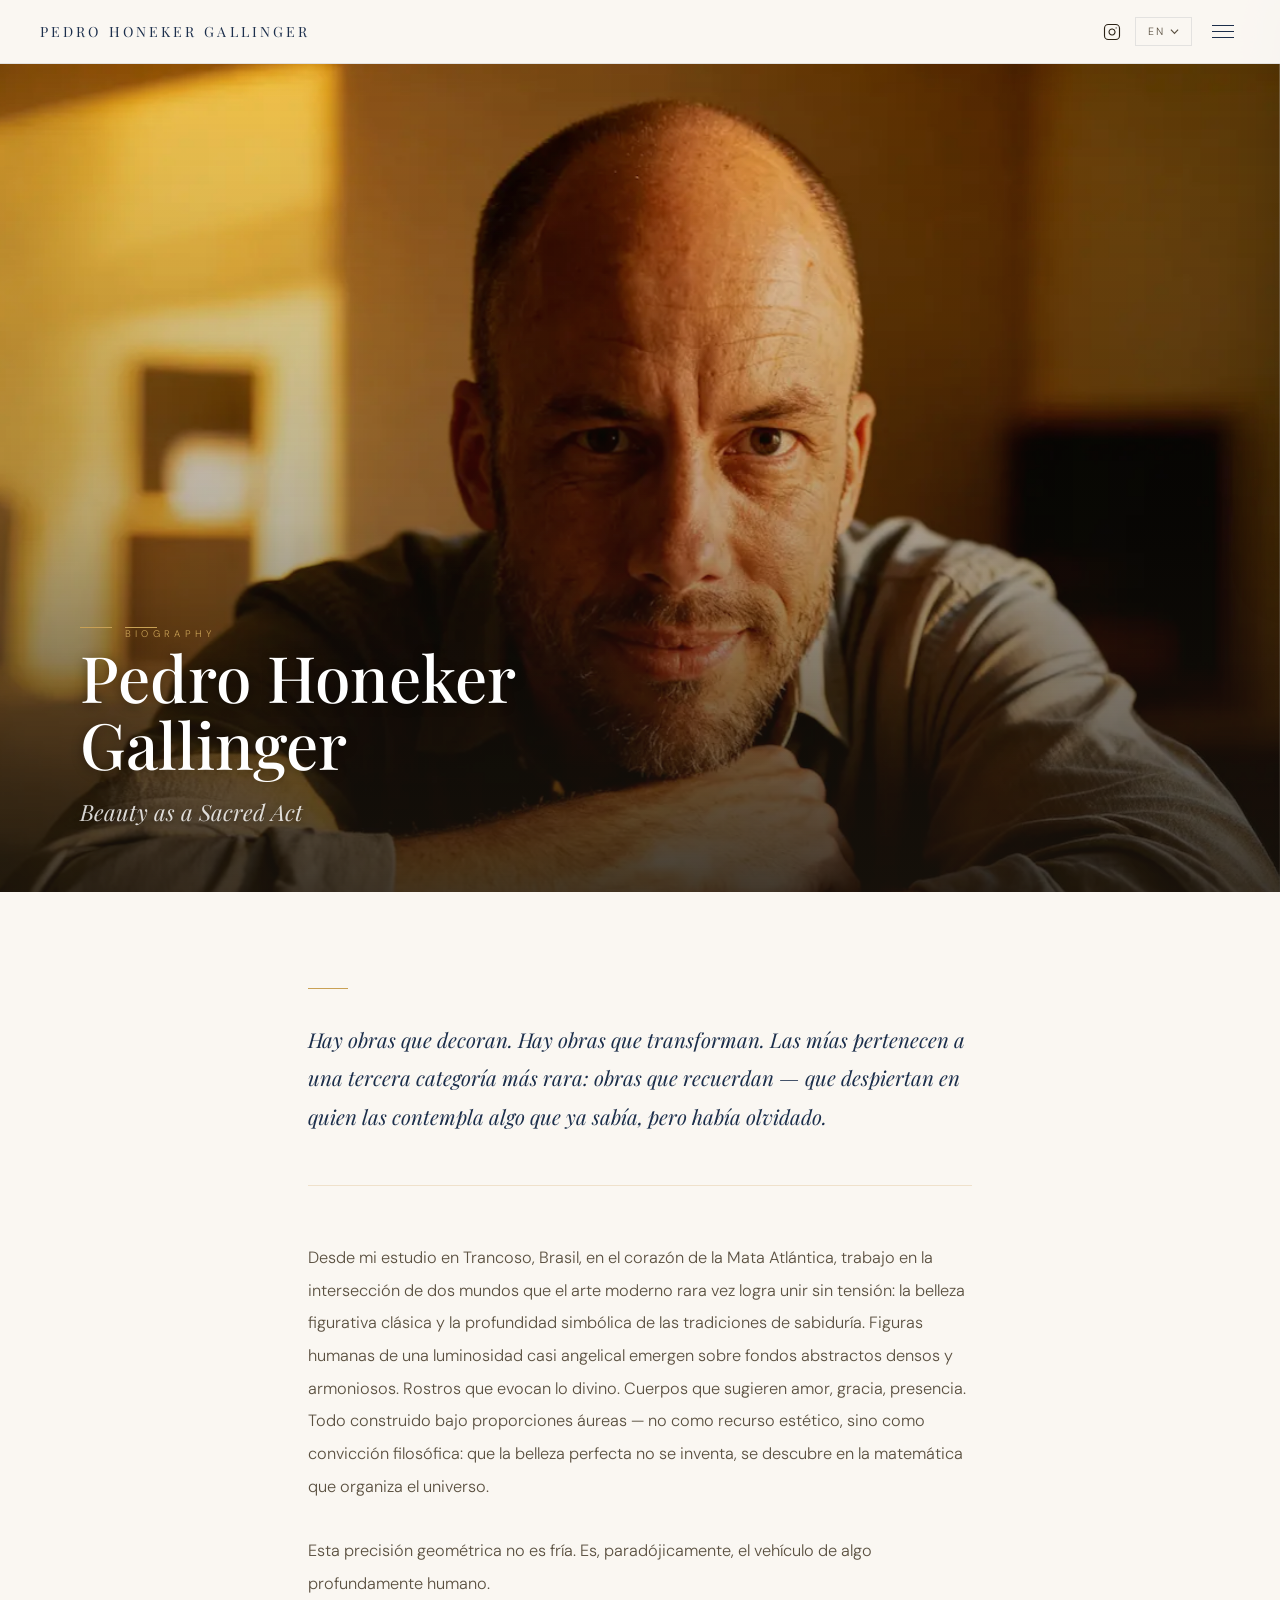
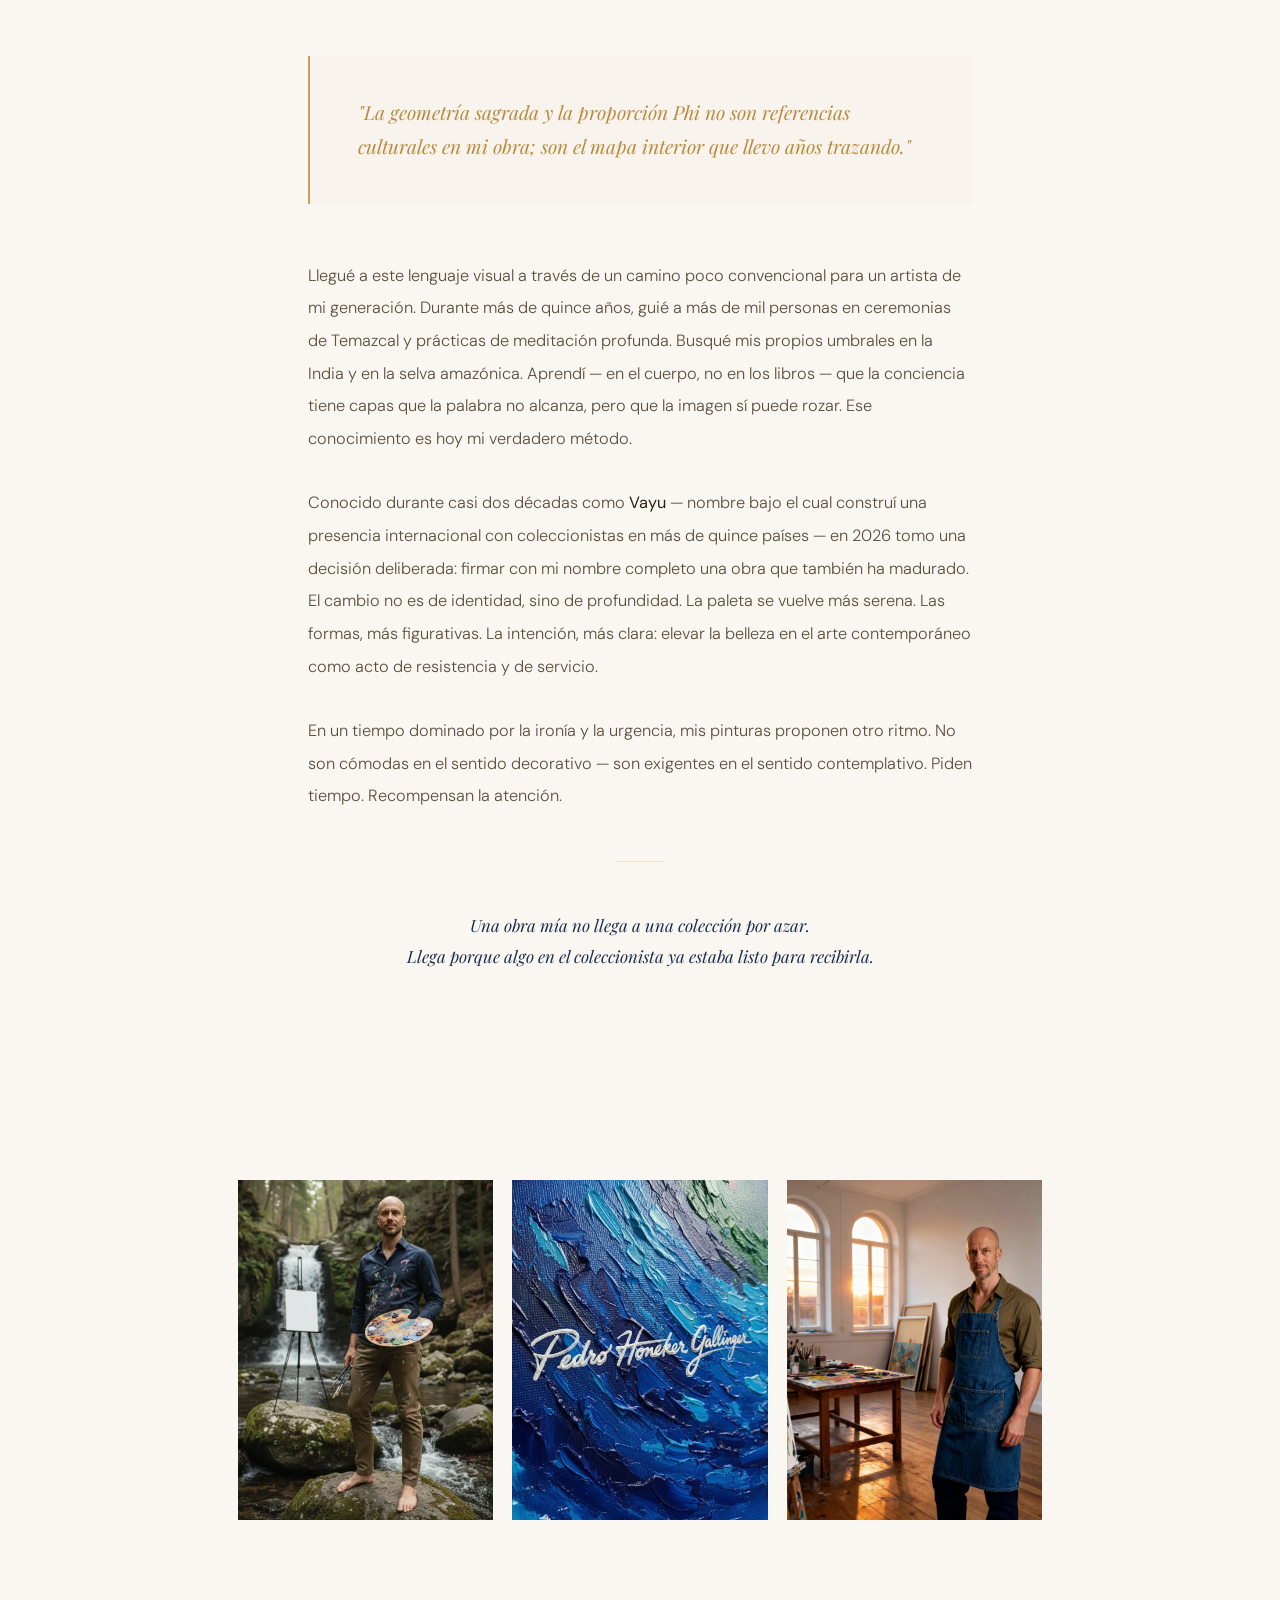
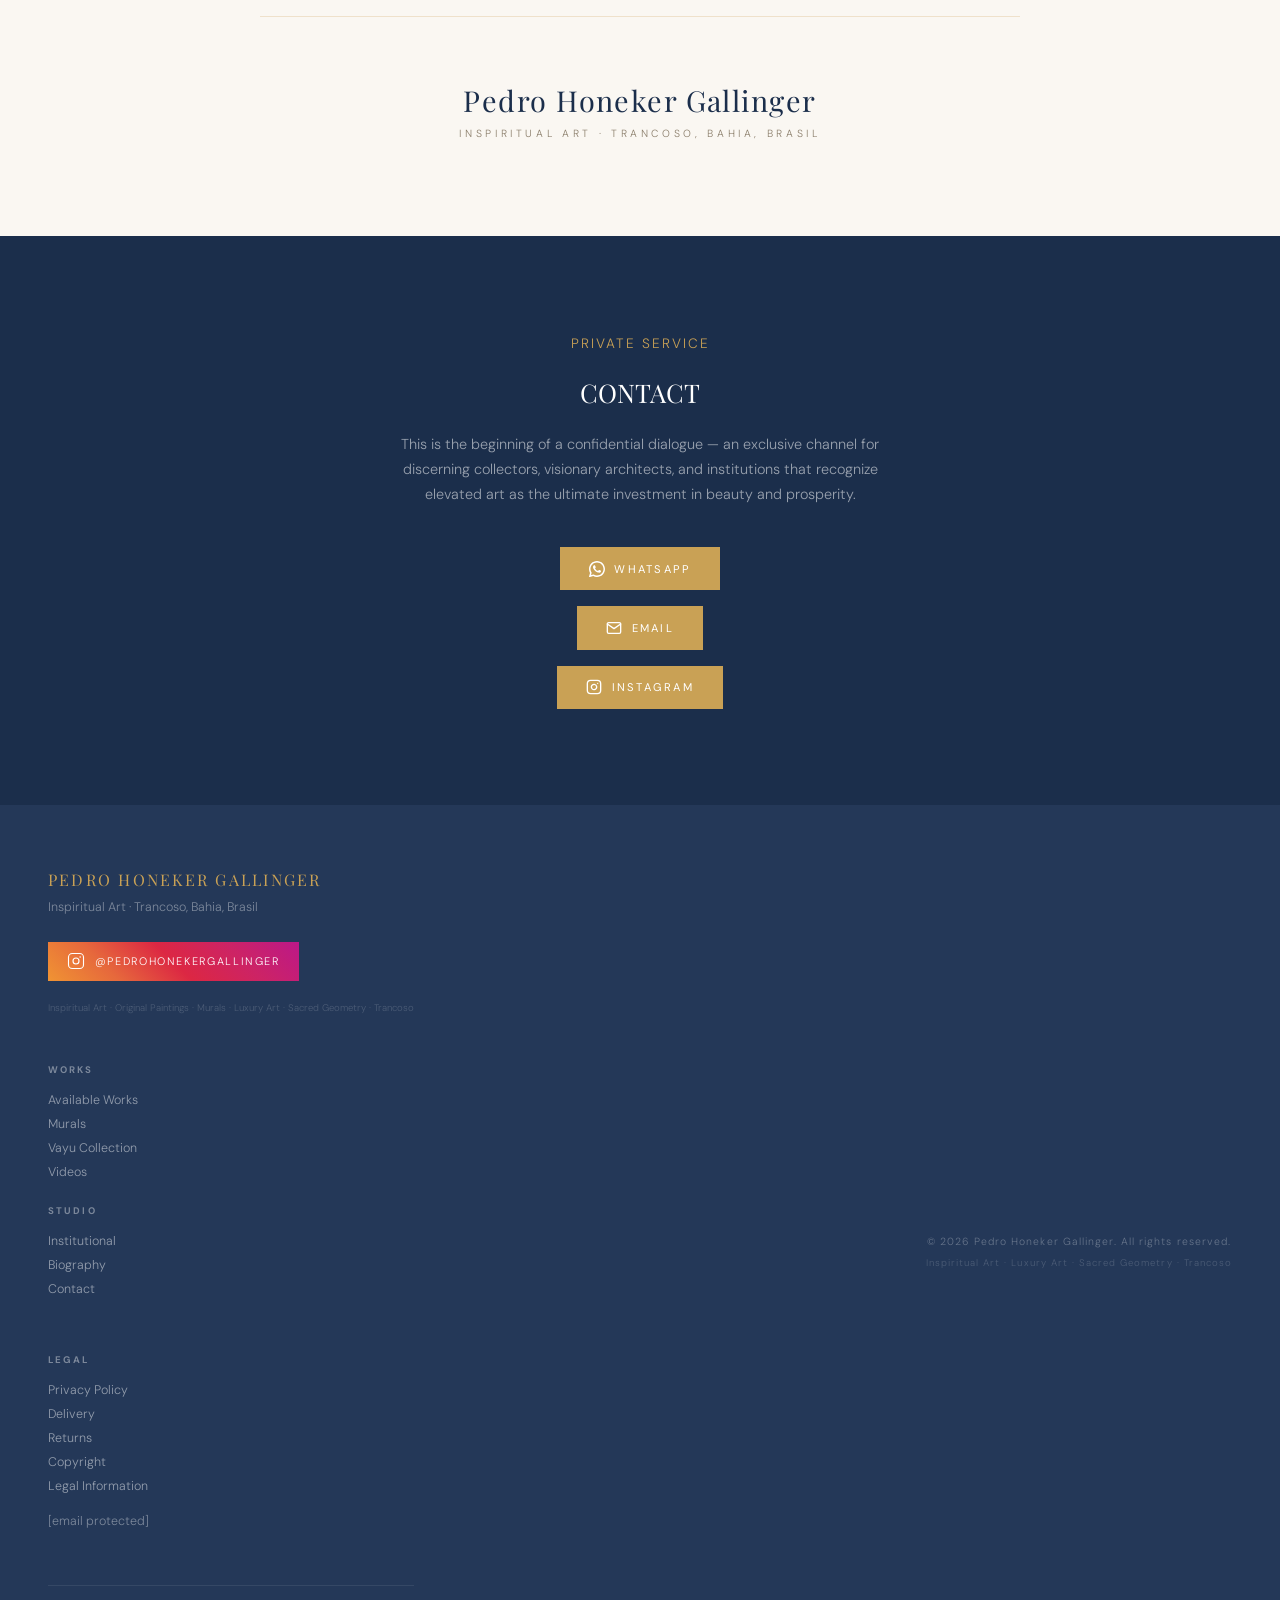
==== commit 33897736: "Add files via upload" ====
--- a/bio.html
+++ b/bio.html
@@ -331,31 +331,9 @@
 .footer-seo{font-size:0.6rem;color:rgba(255,255,255,0.18);margin-top:1.2rem;line-height:1.6}
 .footer-bottom{display:flex;justify-content:space-between;align-items:center;font-size:0.65rem;letter-spacing:0.1em;color:rgba(255,255,255,0.3);flex-wrap:wrap;gap:0.5rem}
 
-/* ── Equal-width contact buttons ── */
-.conc-btns {
-  display:flex;
-  gap:1rem;
-  justify-content:center;
-  flex-wrap:wrap;
-}
-.conc-btns .btn-gold {
-  flex:1 1 160px;
-  max-width:220px;
-  text-align:center;
-  justify-content:center;
-}
-@media(max-width:600px){
-  .conc-btns {
-    flex-direction:column;
-    align-items:center;
-  }
-  .conc-btns .btn-gold {
-    width:100%;
-    max-width:320px;
-    flex:none;
-    box-sizing:border-box;
-  }
-}
+/* ── Contact buttons — exact from index ── */
+.conc-btns{display:flex;gap:1rem;justify-content:center;flex-wrap:wrap}
+.conc-btns .btn-gold{display:inline-flex;align-items:center;gap:0.6rem}
 </style>
 </head>
 <body>
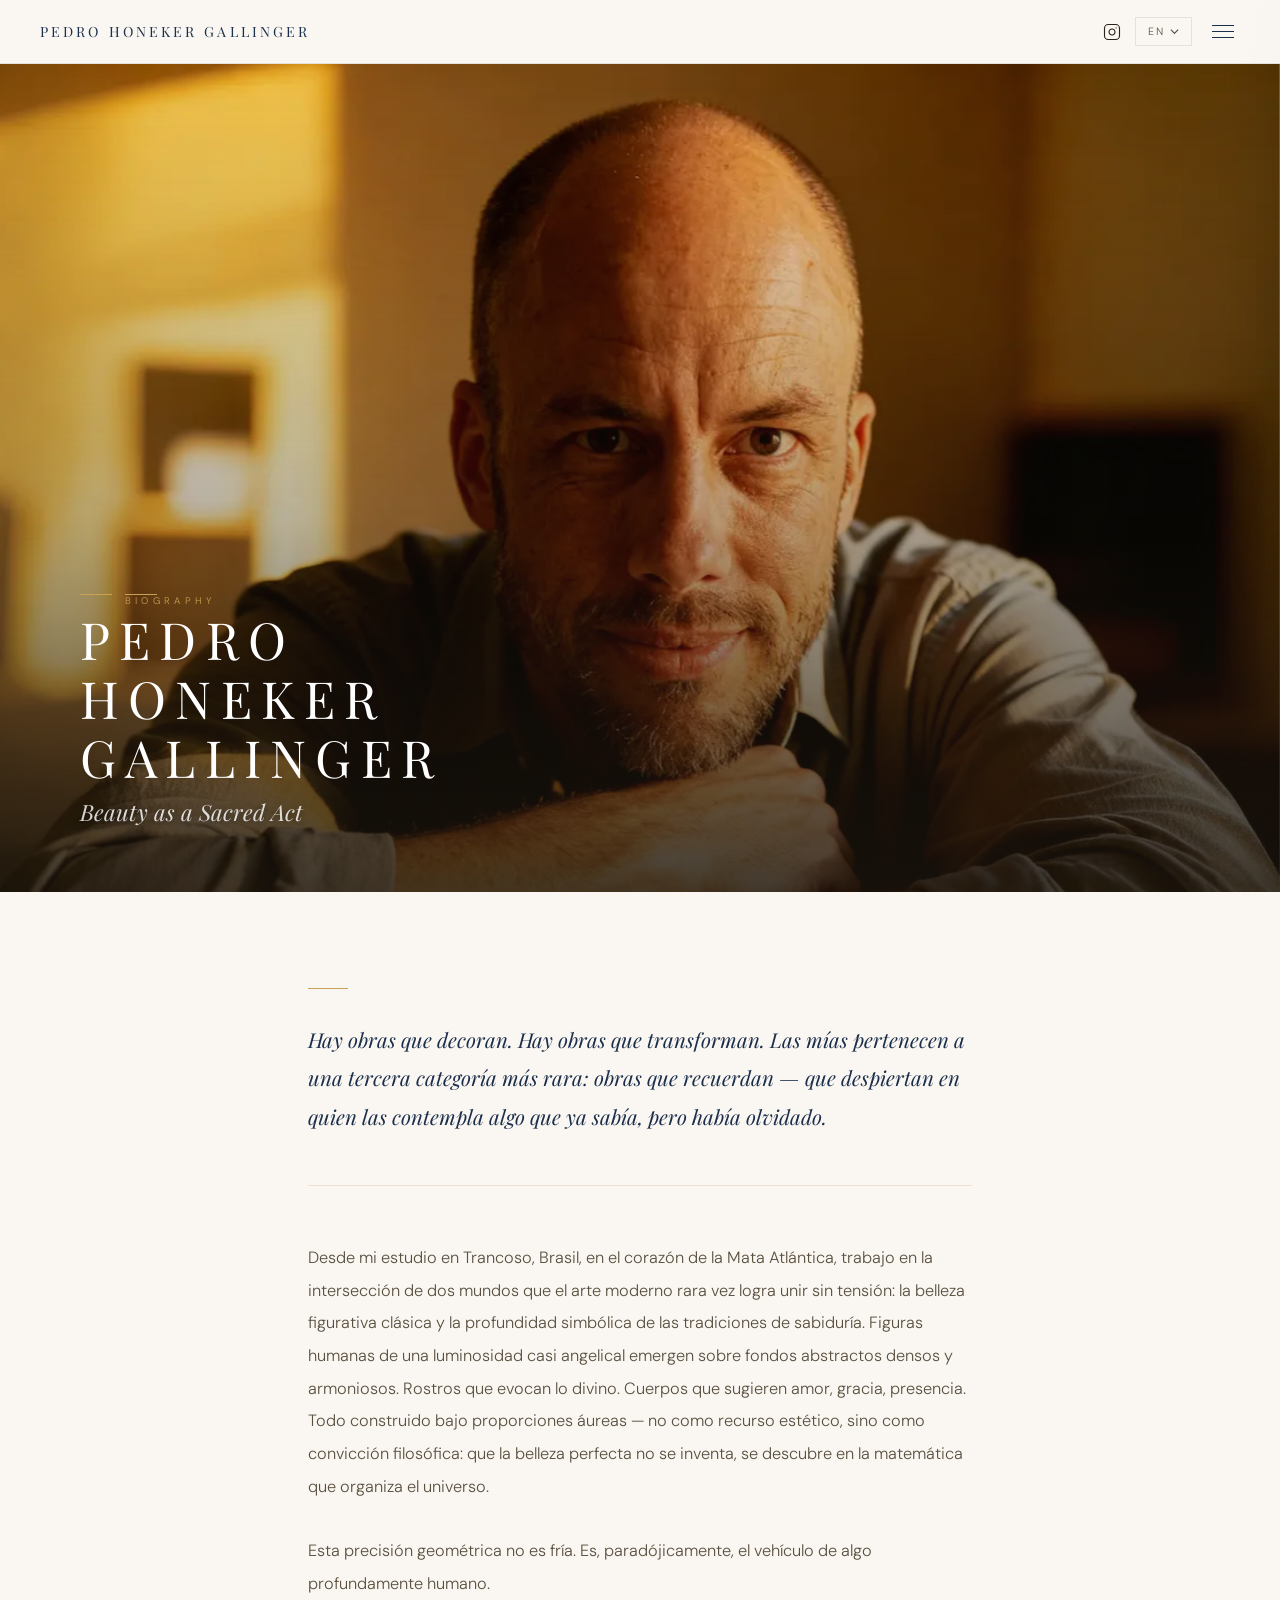
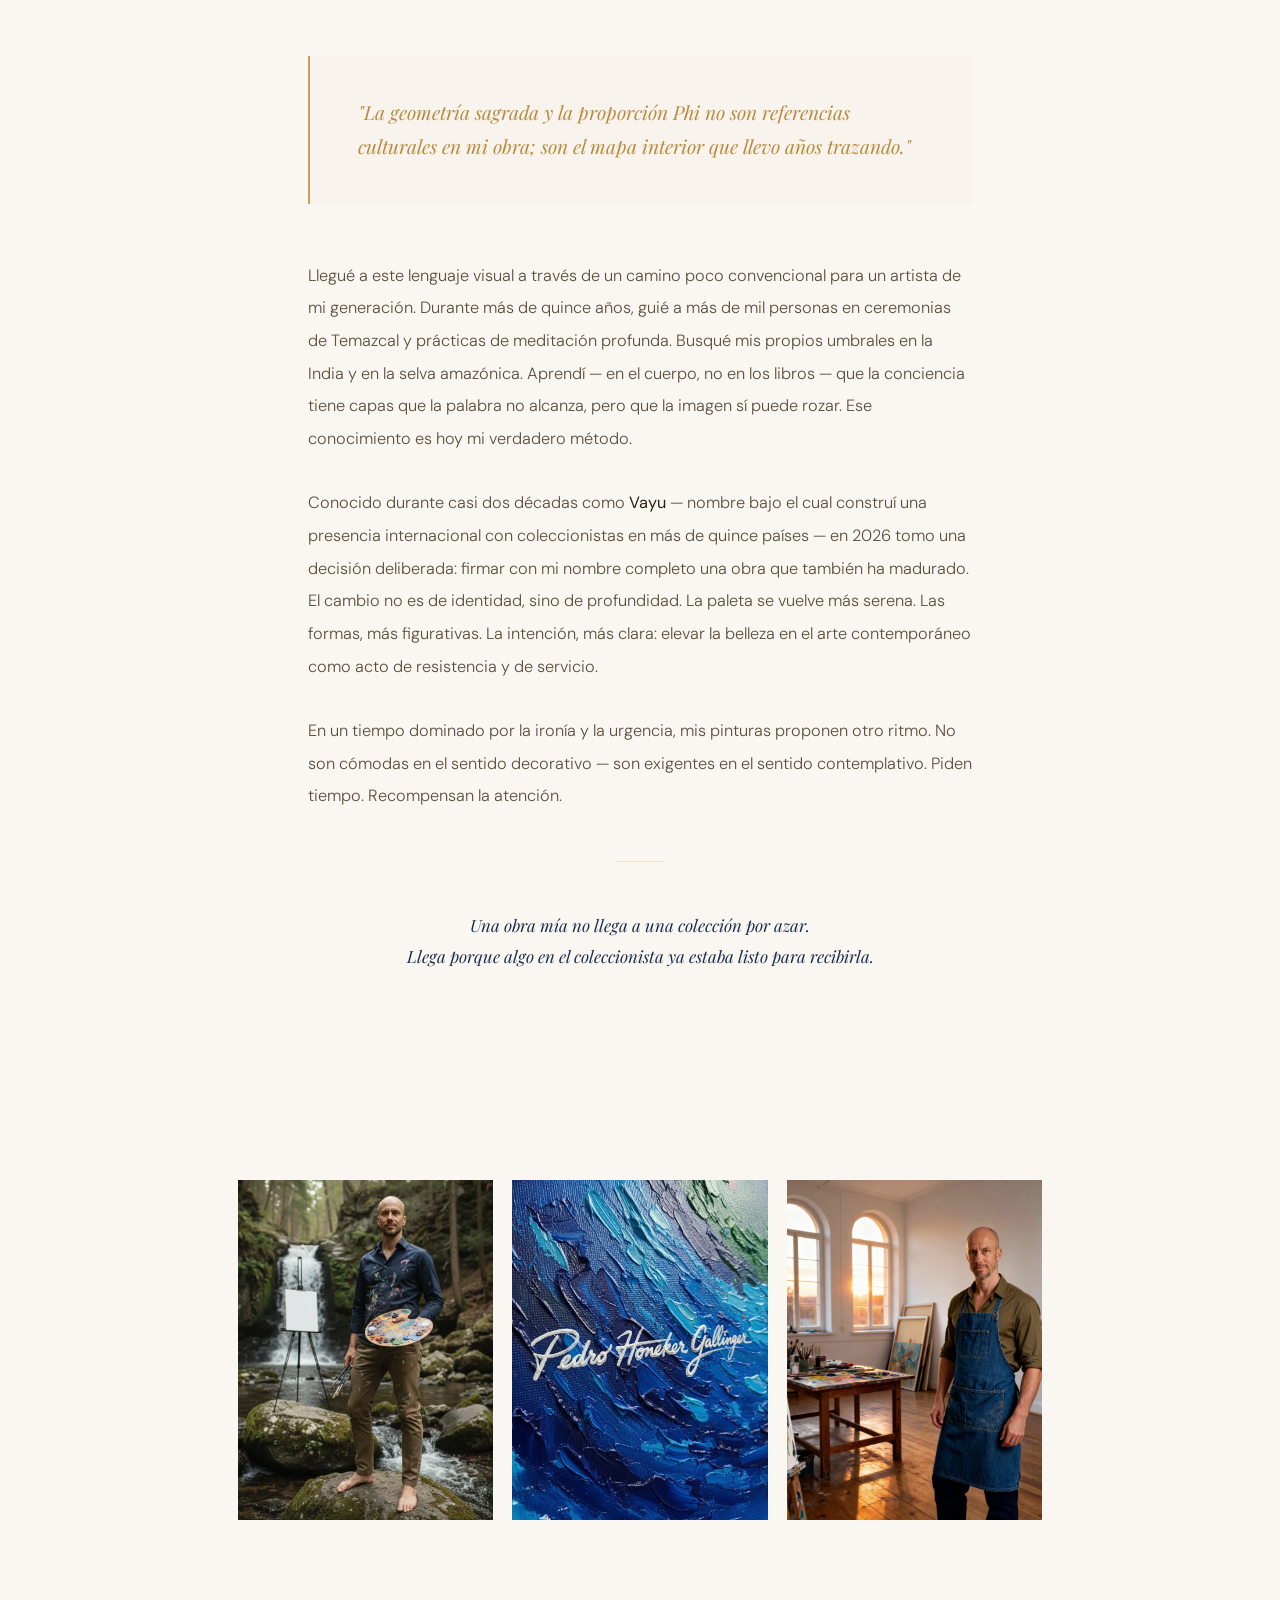
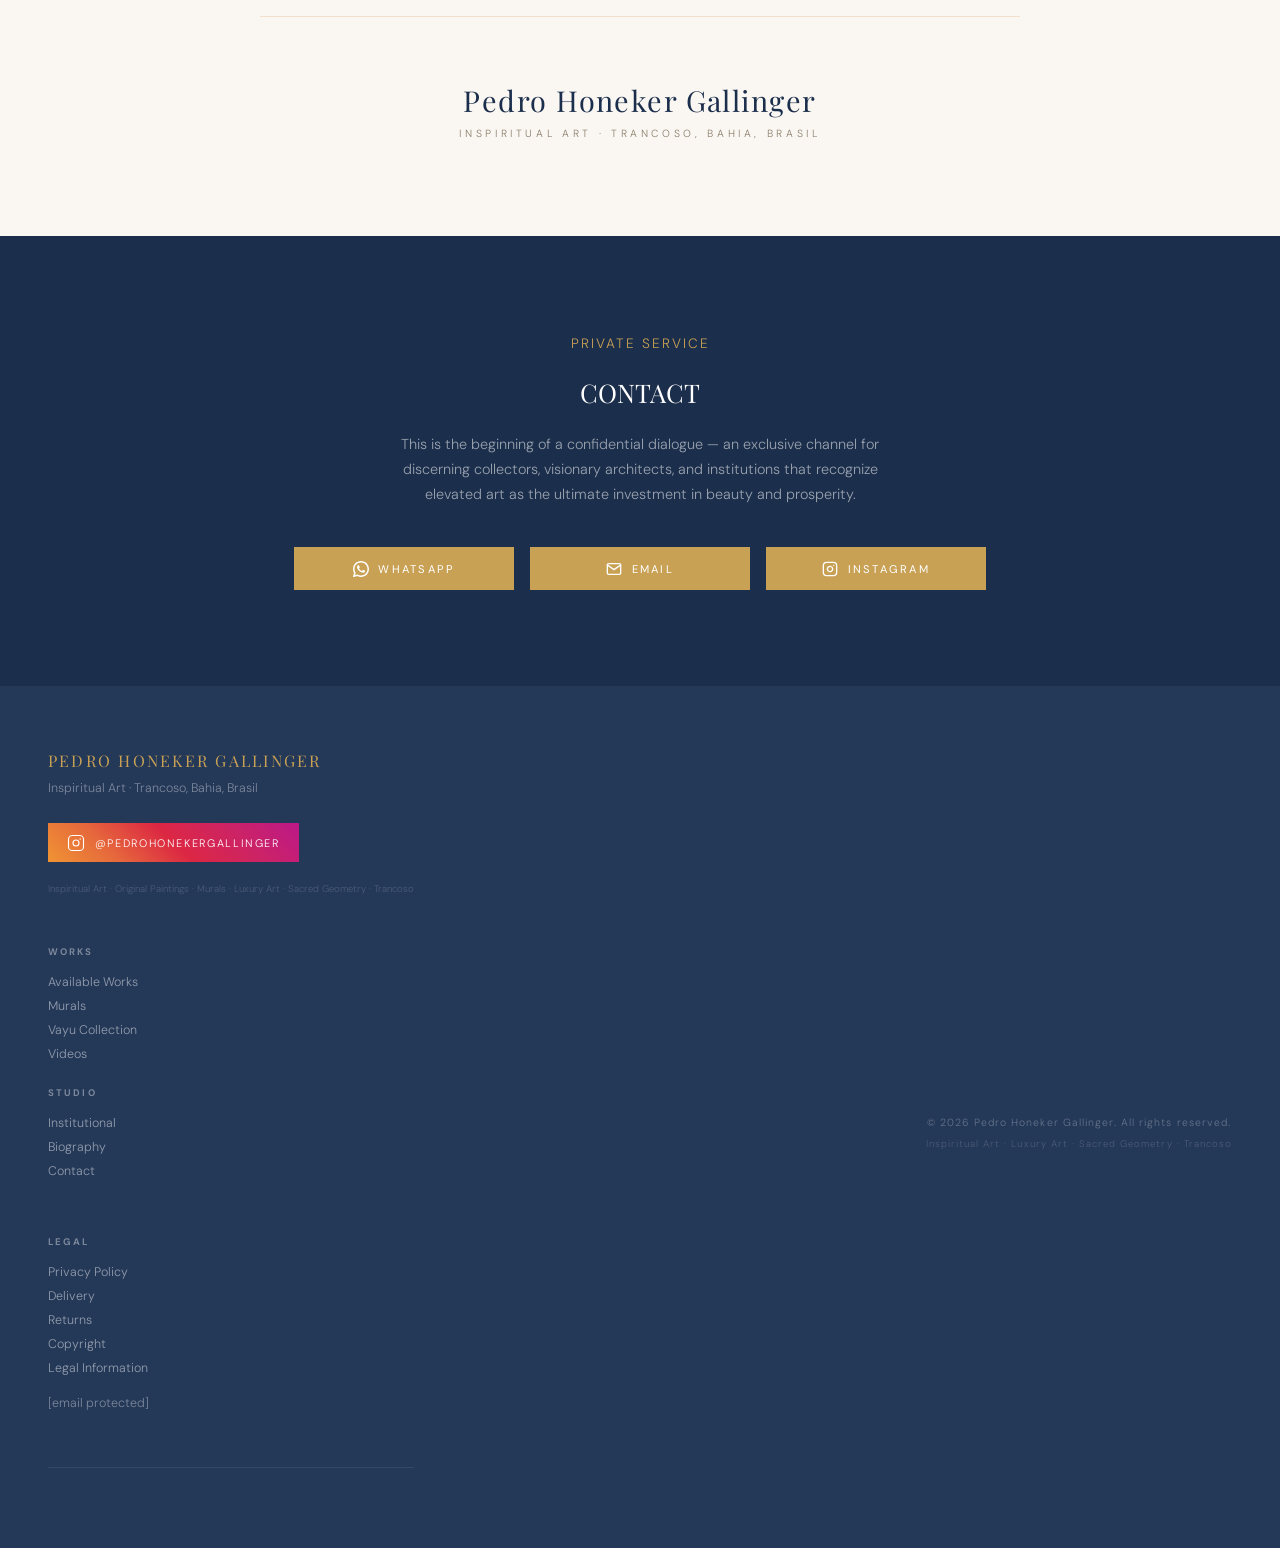
==== commit f05ece69: "Add files via upload" ====
--- a/bio.html
+++ b/bio.html
@@ -77,16 +77,7 @@
   animation:fadeUp 0.8s ease both;
 }
 .bio-hero-eyebrow span{display:block;width:2rem;height:0.5px;background:var(--gold)}
-.bio-hero-name{
-  font-family:'Playfair Display',serif;
-  font-size:clamp(2.8rem,5vw,4.2rem);
-  font-weight:500;
-  color:#fff;
-  line-height:1.05;
-  margin-bottom:1.2rem;
-  text-shadow:0 2px 12px rgba(0,0,0,0.4);
-  animation:fadeUp 0.8s 0.1s ease both;
-}
+.bio-hero-name{font-family:'Playfair Display',serif;font-size:clamp(2rem,5vw,3.2rem);font-weight:300;color:#fff;letter-spacing:0.18em;text-transform:uppercase;line-height:1.15;margin-bottom:0.6rem}
 .bio-hero-subtitle{
   font-family:'Playfair Display',serif;
   font-size:clamp(1.1rem,1.8vw,1.4rem);
@@ -290,6 +281,14 @@
 body.menu-open{overflow:hidden}
 @media(max-width:768px){nav.qn{padding:0 1.2rem}.qn-logo{font-size:0.72rem;letter-spacing:0.16em}}
 
+
+/* ── Contact buttons: 3 equal-width on one line ── */
+.conc-btns{display:flex!important;flex-direction:row!important;gap:1rem;justify-content:center;align-items:stretch;flex-wrap:nowrap}
+.conc-btns .btn-gold{flex:1 1 0;max-width:220px;min-width:100px;text-align:center;justify-content:center;display:inline-flex!important;align-items:center;gap:0.5rem;box-sizing:border-box}
+@media(max-width:500px){
+  .conc-btns{gap:0.4rem}
+  .conc-btns .btn-gold{padding:0.75rem 0.4rem;font-size:0.58rem;letter-spacing:0.1em}
+}
 </style>
 <style>
 /* ── Contact + Footer CSS (from index) ── */
@@ -331,9 +330,13 @@
 .footer-seo{font-size:0.6rem;color:rgba(255,255,255,0.18);margin-top:1.2rem;line-height:1.6}
 .footer-bottom{display:flex;justify-content:space-between;align-items:center;font-size:0.65rem;letter-spacing:0.1em;color:rgba(255,255,255,0.3);flex-wrap:wrap;gap:0.5rem}
 
-/* ── Contact buttons — exact from index ── */
-.conc-btns{display:flex;gap:1rem;justify-content:center;flex-wrap:wrap}
-.conc-btns .btn-gold{display:inline-flex;align-items:center;gap:0.6rem}
+/* ── Contact buttons ── */
+.conc-btns{display:flex;gap:1rem;justify-content:center;flex-wrap:nowrap}
+.conc-btns .btn-gold{display:inline-flex;align-items:center;justify-content:center;gap:0.6rem;flex:1;max-width:220px;min-width:0}
+@media(max-width:600px){
+  .conc-btns{flex-wrap:nowrap;gap:0.5rem}
+  .conc-btns .btn-gold{padding:0.85rem 0.8rem;font-size:0.6rem;letter-spacing:0.12em}
+}
 </style>
 </head>
 <body>
